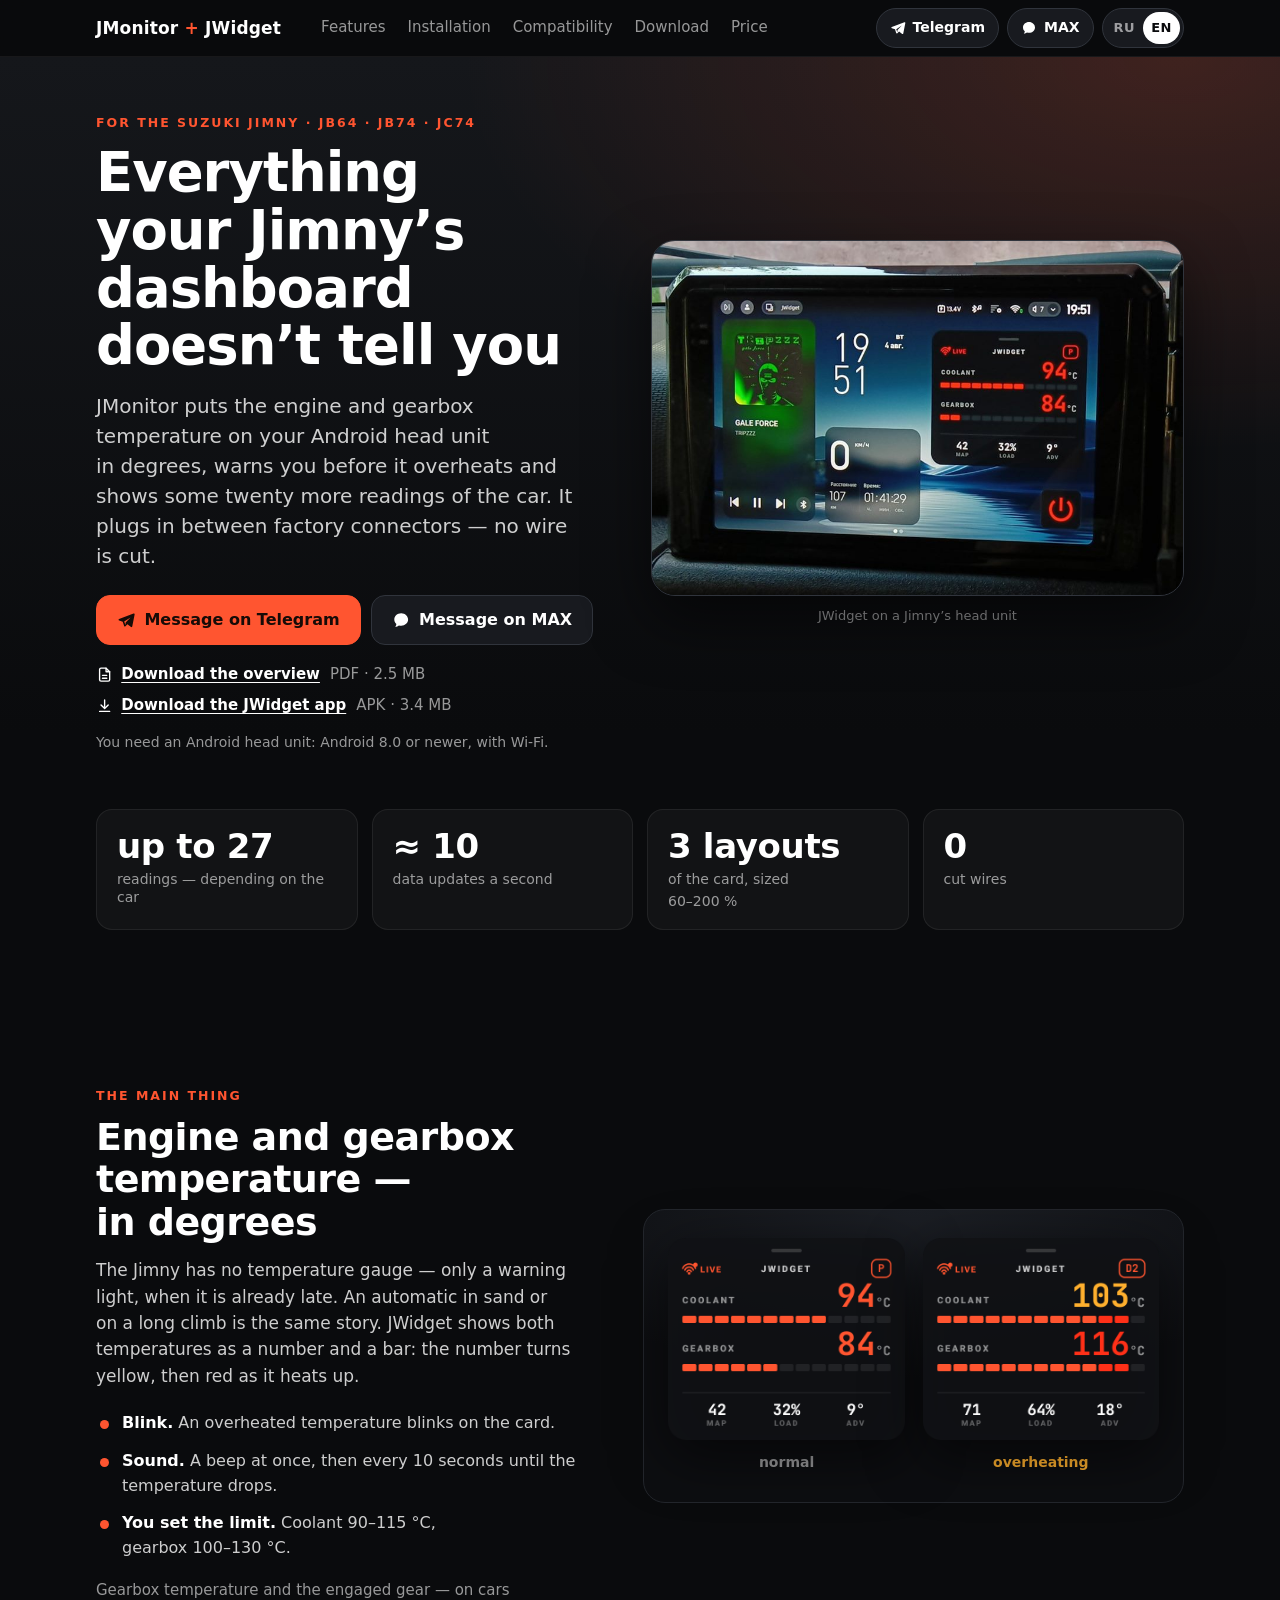
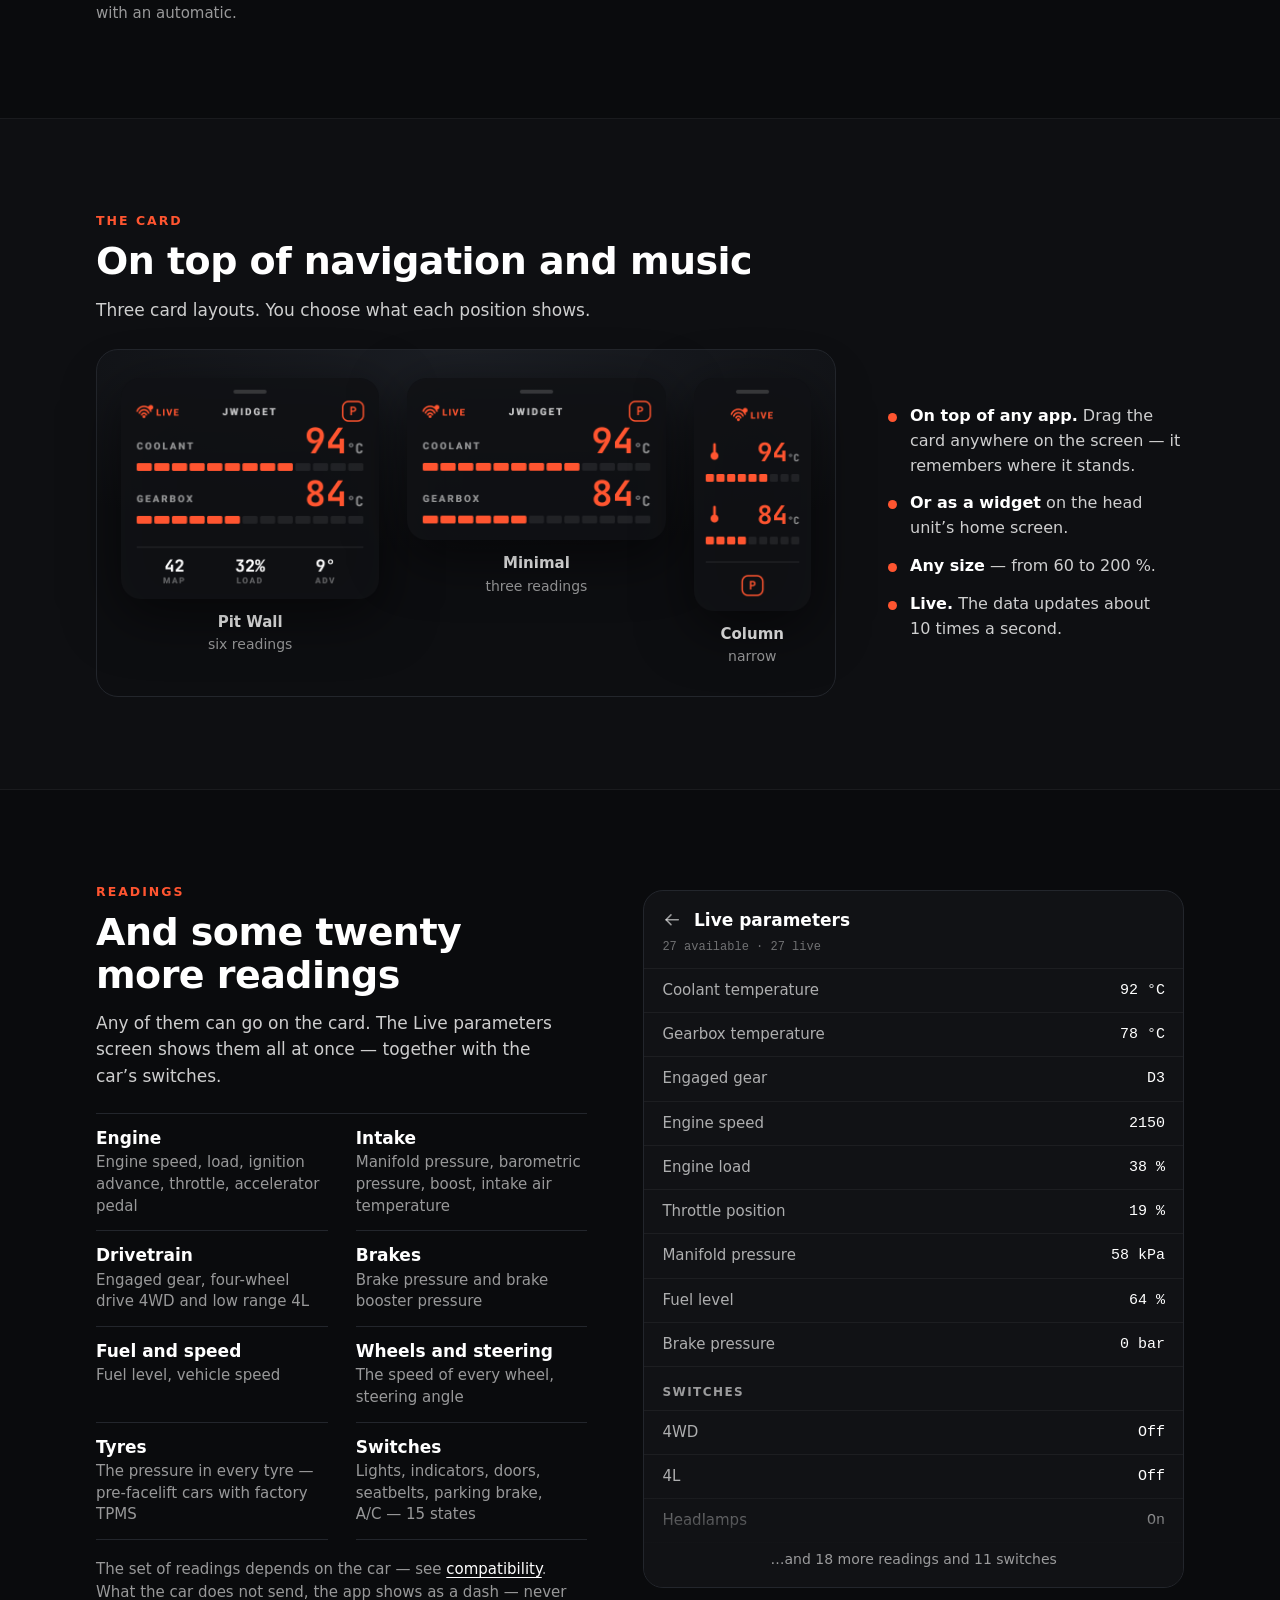
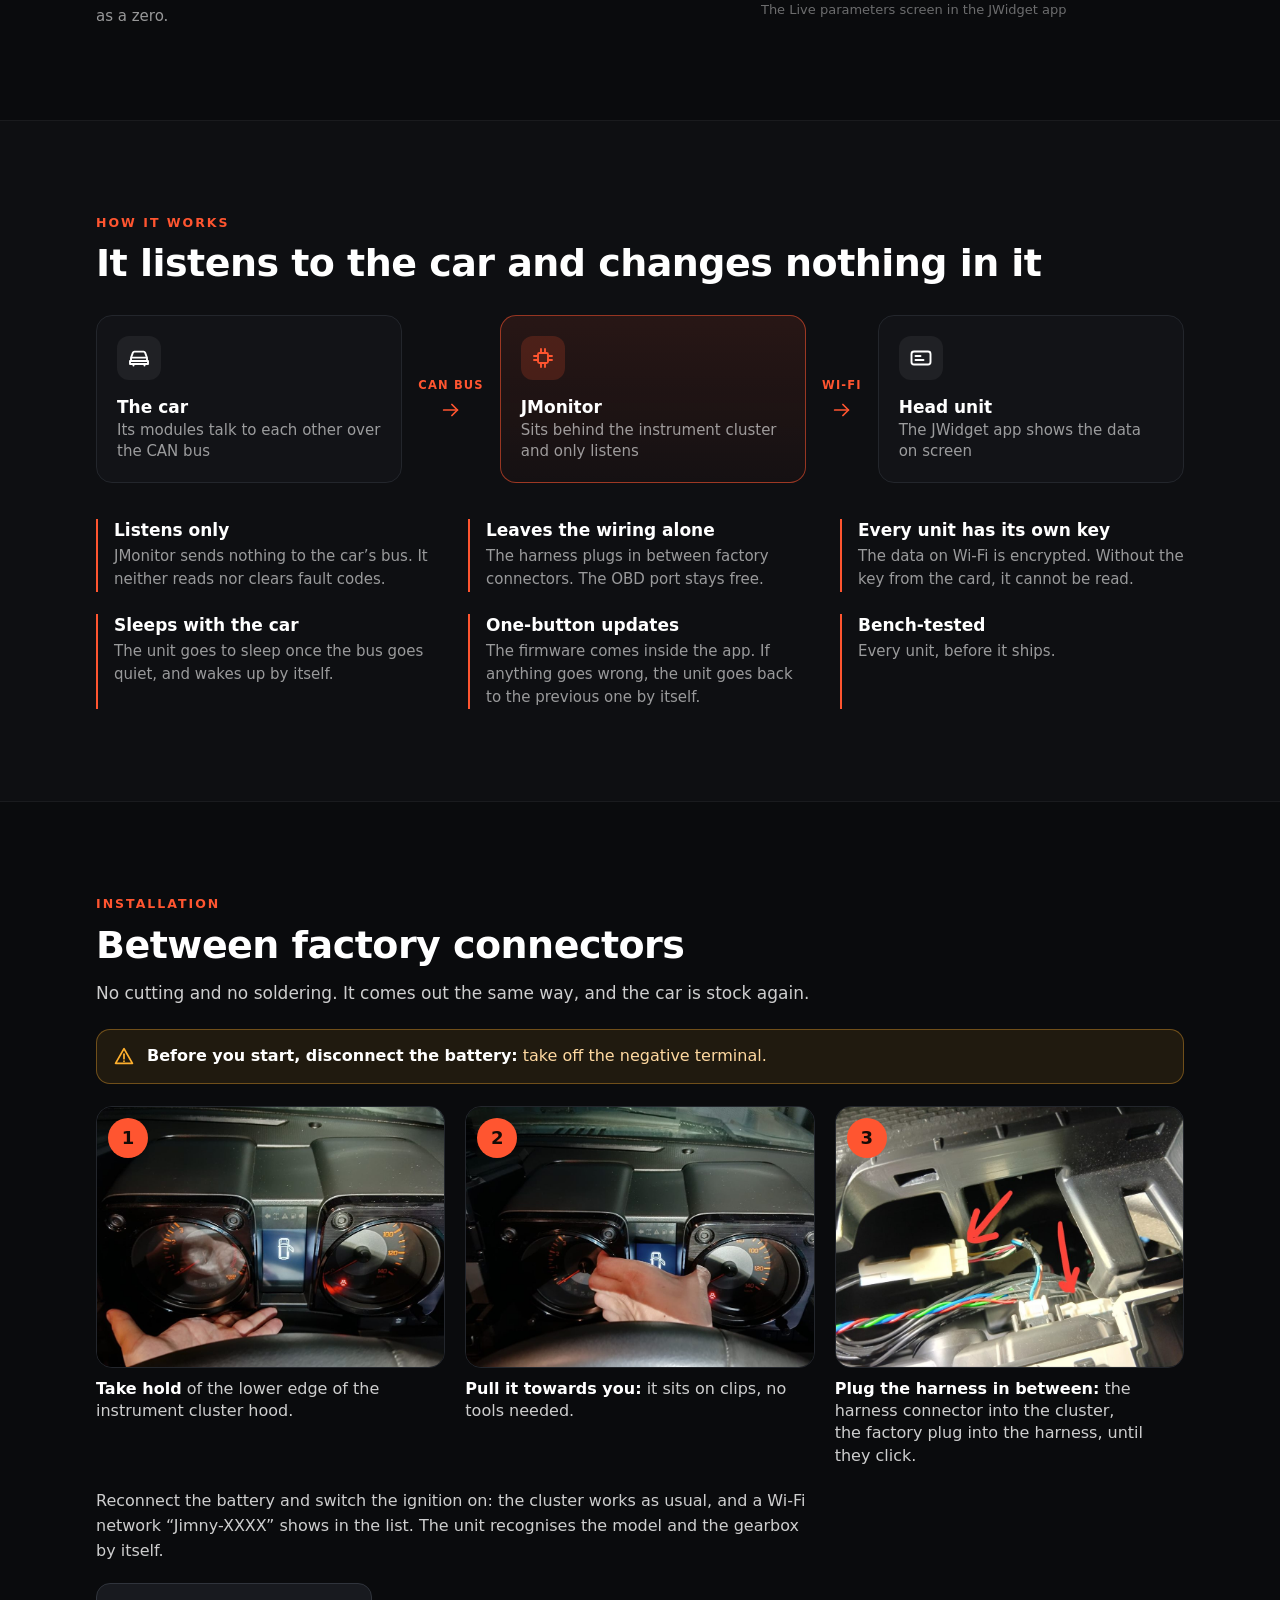
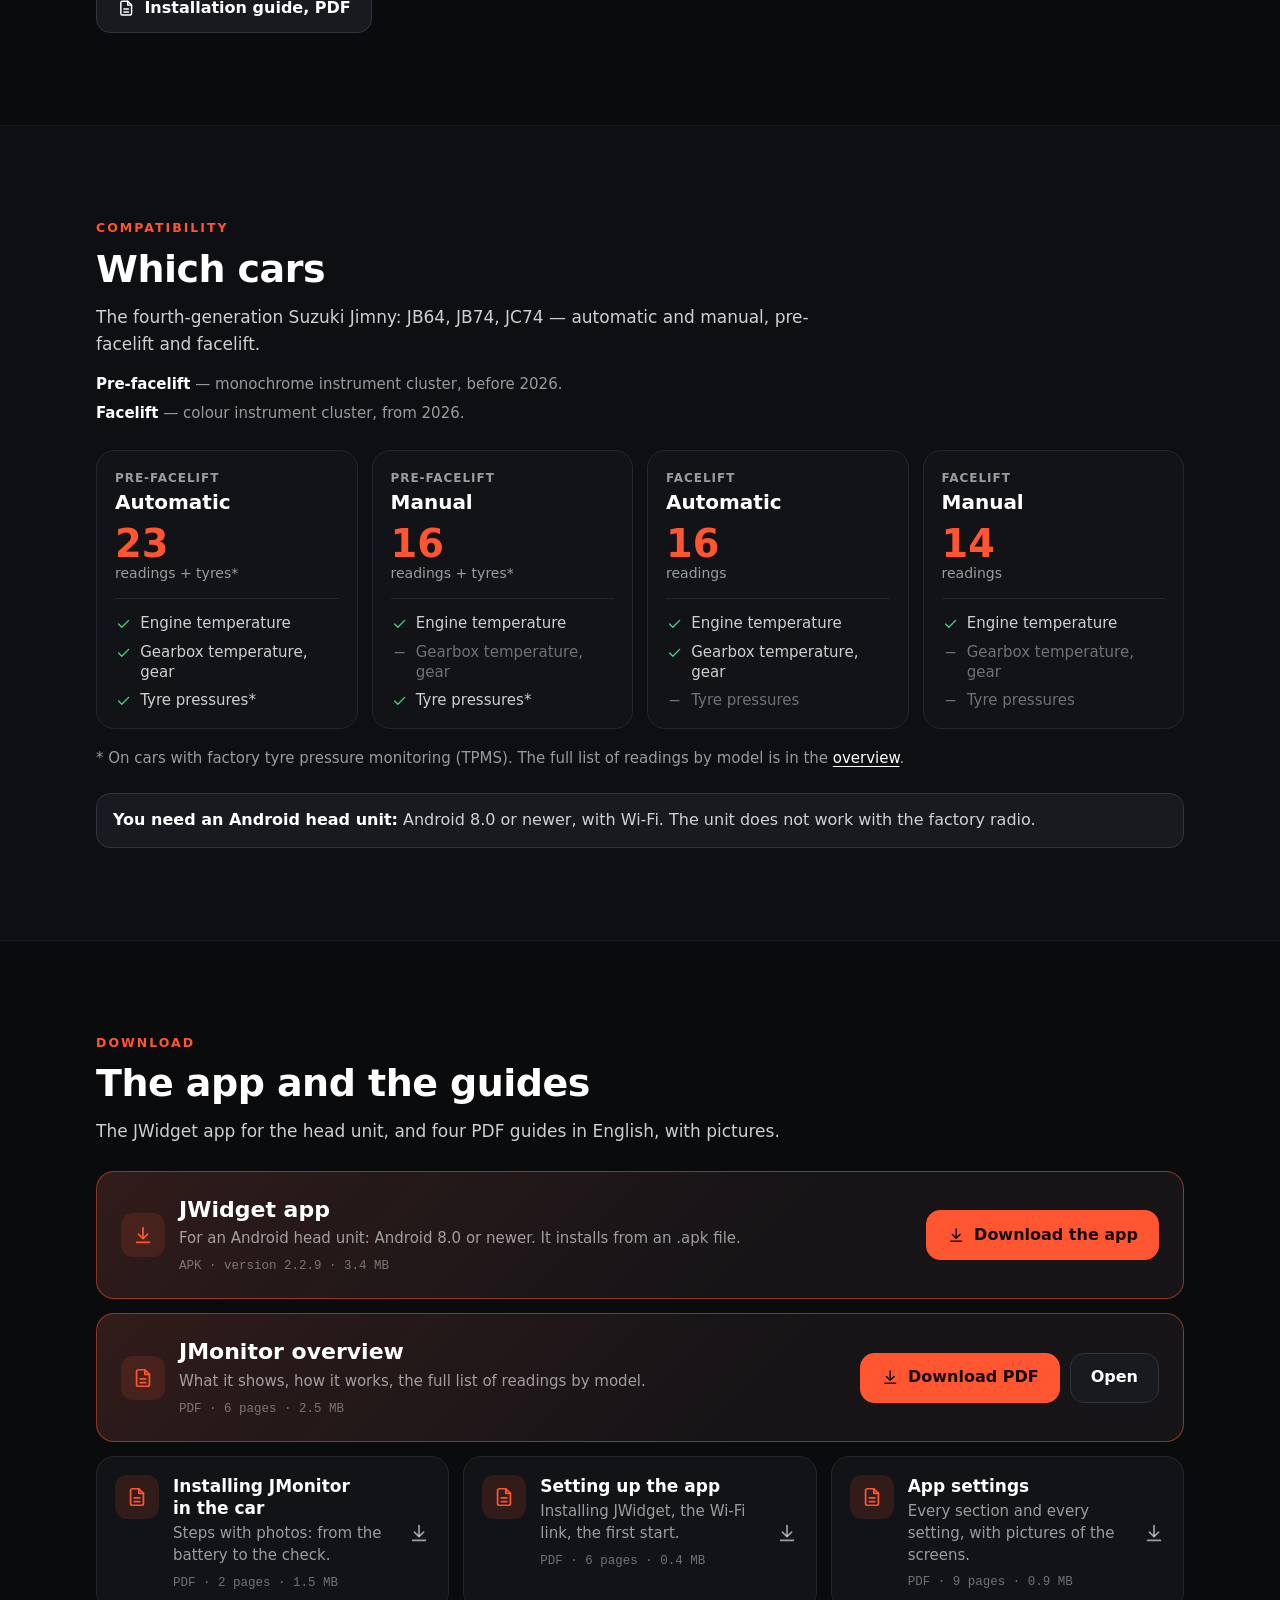
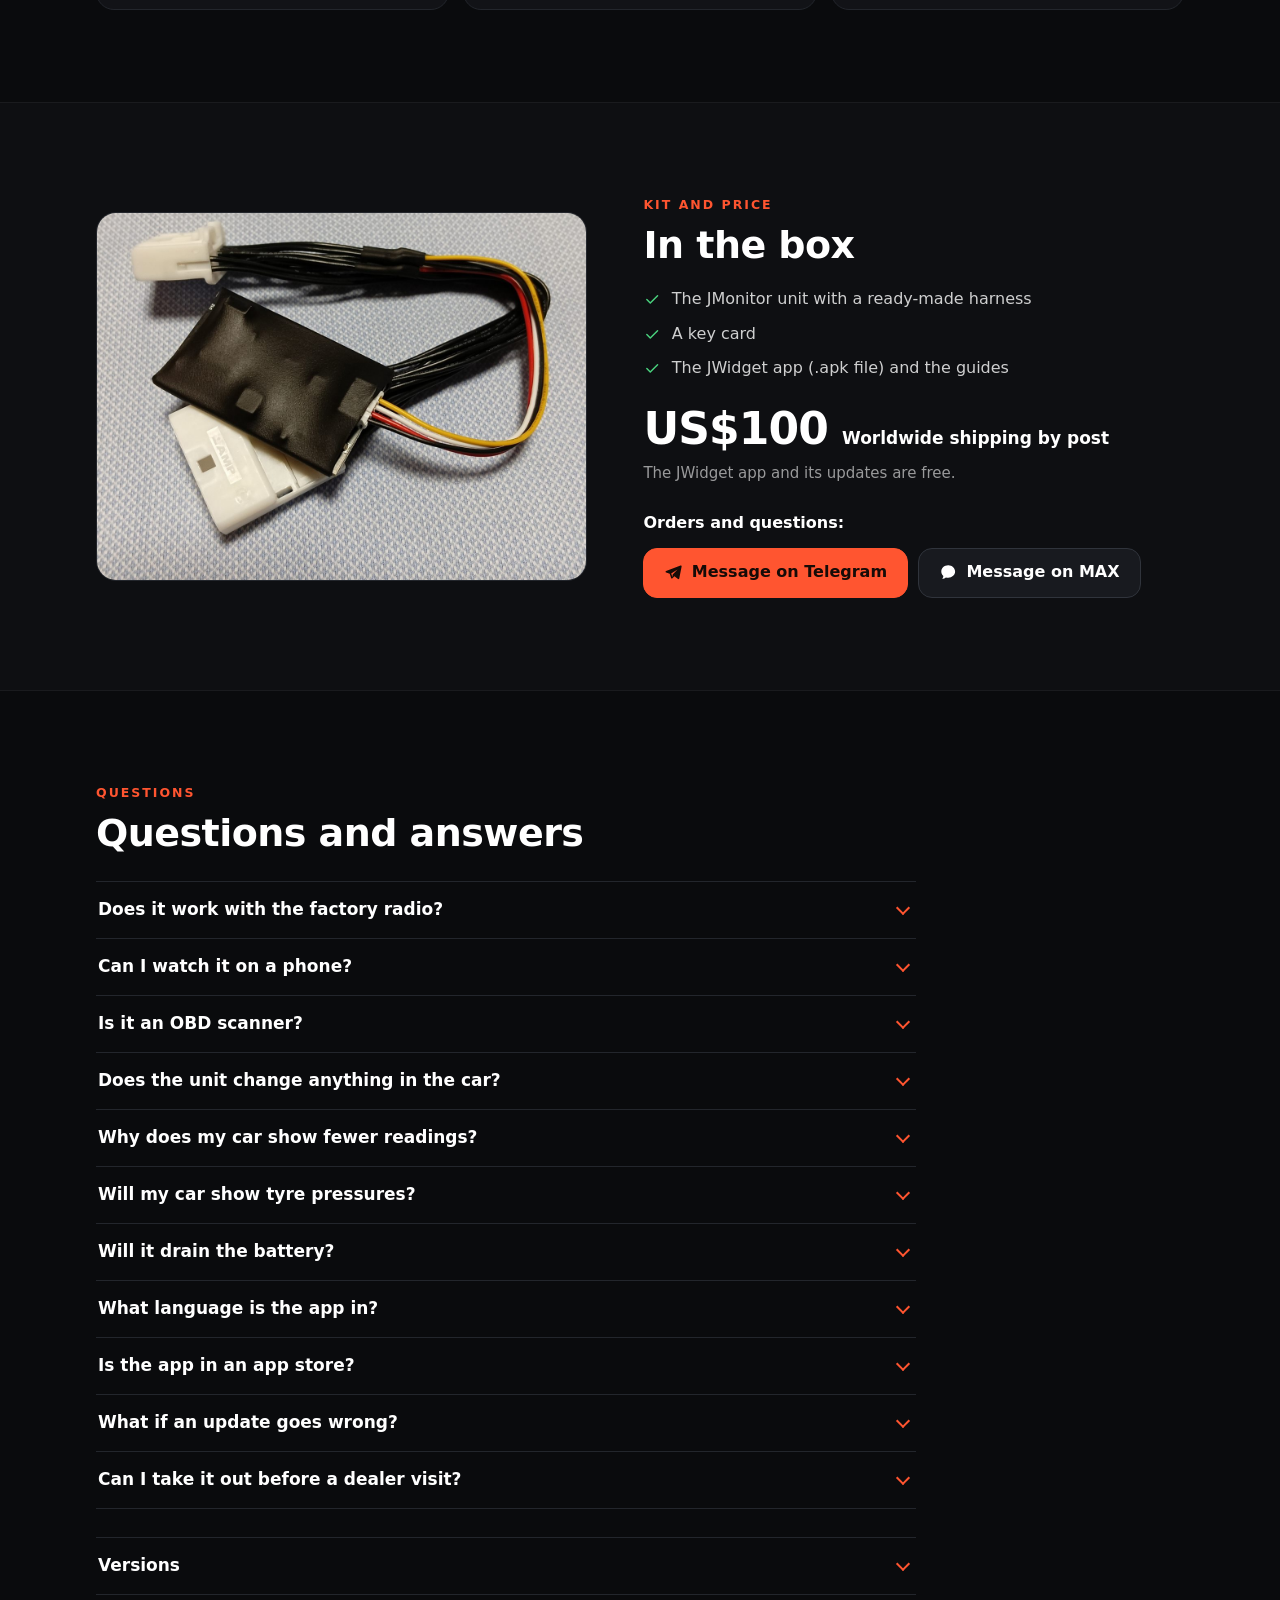
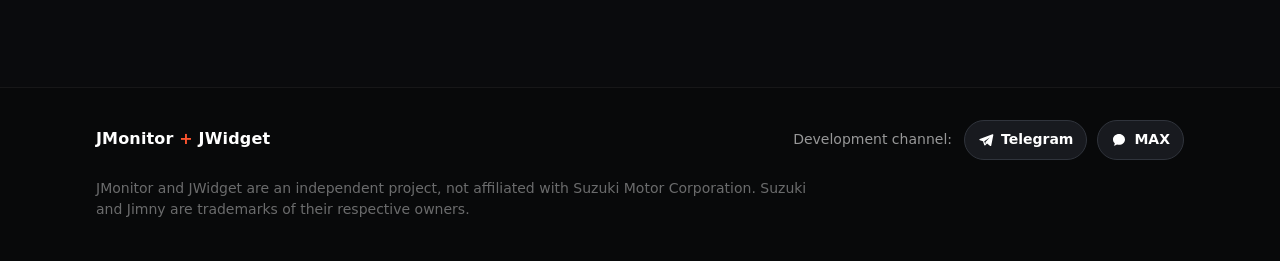
==== en/index.html @ 1e95e5d3 "App 2.2.9, English page, order links - Download button and hero link serve app/jwidget-2.2.9.apk (fr" ====
<!doctype html>
<html lang="en">
<head>
<meta charset="utf-8">
<meta name="viewport" content="width=device-width, initial-scale=1">
<title>JMonitor + JWidget — Suzuki Jimny temperatures and readings on your head unit</title>
<meta name="description" content="JMonitor puts the engine and gearbox temperature, an overheat alarm and up to 27 readings of your Suzuki Jimny JB64 / JB74 / JC74 on an Android head unit. It plugs in between factory connectors; no wire is cut.">
<meta name="theme-color" content="#0A0B0D">
<meta name="color-scheme" content="dark">
<meta name="format-detection" content="telephone=no">
<link rel="icon" href="../favicon.svg" type="image/svg+xml">
<meta property="og:type" content="website">
<meta property="og:locale" content="en_US">
<meta property="og:locale:alternate" content="ru_RU">
<meta property="og:site_name" content="JMonitor + JWidget">
<meta property="og:title" content="JMonitor + JWidget — everything your Jimny’s dashboard doesn’t tell you">
<meta property="og:description" content="Engine and gearbox temperature, an overheat alarm and up to 27 readings on an Android head unit. For the Suzuki Jimny JB64 / JB74 / JC74.">
<link rel="canonical" href="https://jmonitor.ru/en/">
<link rel="alternate" hreflang="ru" href="https://jmonitor.ru/">
<link rel="alternate" hreflang="en" href="https://jmonitor.ru/en/">
<link rel="alternate" hreflang="x-default" href="https://jmonitor.ru/">
<meta property="og:url" content="https://jmonitor.ru/en/">
<meta property="og:image" content="https://jmonitor.ru/img/og-en.jpg">
<meta property="og:image:width" content="1200">
<meta property="og:image:height" content="630">
<meta name="twitter:card" content="summary_large_image">
<link rel="stylesheet" href="../site.css">
</head>
<body>

<svg width="0" height="0" style="position:absolute" aria-hidden="true" focusable="false">
  <defs>
    <symbol id="i-tg" viewBox="0 0 24 24"><path d="M21.6 3.3 2.7 10.6c-.9.4-.9 1.6.1 1.9l4.7 1.5 1.8 5.6c.2.8 1.2 1 1.7.4l2.6-2.6 4.7 3.5c.6.4 1.4.1 1.6-.6L23 4.6c.2-.9-.6-1.6-1.4-1.3ZM9.4 13.7l8.3-5.3-6.4 6.7-.3 3.2-1.6-4.6Z"/></symbol>
    <symbol id="i-chat" viewBox="0 0 24 24"><path d="M12 3C6.9 3 3 6.6 3 11.2c0 2.3 1 4.3 2.7 5.8-.1 1.2-.6 2.5-1.5 3.5 1.9-.1 3.6-.8 4.8-1.7 1 .3 2 .4 3 .4 5.1 0 9-3.6 9-8S17.1 3 12 3Z"/></symbol>
    <symbol id="i-file" viewBox="0 0 24 24"><path d="M14 3H7a2 2 0 0 0-2 2v14a2 2 0 0 0 2 2h10a2 2 0 0 0 2-2V8z"/><path d="M14 3v5h5"/><path d="M9 13h6M9 17h6"/></symbol>
    <symbol id="i-down" viewBox="0 0 24 24"><path d="M12 4v11"/><path d="m7 11 5 5 5-5"/><path d="M5 20h14"/></symbol>
    <symbol id="i-arrow" viewBox="0 0 24 24"><path d="M4 12h15"/><path d="m13 6 6 6-6 6"/></symbol>
    <symbol id="i-back" viewBox="0 0 24 24"><path d="M20 12H5"/><path d="m11 6-6 6 6 6"/></symbol>
    <symbol id="i-check" viewBox="0 0 24 24"><path d="m5 12.5 4.5 4.5L19 7.5"/></symbol>
    <symbol id="i-minus" viewBox="0 0 24 24"><path d="M6 12h12"/></symbol>
    <symbol id="i-warn" viewBox="0 0 24 24"><path d="M12 4 2.8 20h18.4z"/><path d="M12 10v5"/><path d="M12 17.7v.1"/></symbol>
    <symbol id="i-car" viewBox="0 0 24 24"><path d="M4 15v-3.2l1.9-5.1A1.6 1.6 0 0 1 7.4 5.6h9.2a1.6 1.6 0 0 1 1.5 1.1L20 11.8V15"/><path d="M3 15h18v3H3z"/><path d="M6.5 18v1.6M17.5 18v1.6M5 11.6h14"/></symbol>
    <symbol id="i-chip" viewBox="0 0 24 24"><rect x="7" y="7" width="10" height="10" rx="1.5"/><path d="M10 3v4M14 3v4M10 17v4M14 17v4M3 10h4M3 14h4M17 10h4M17 14h4"/></symbol>
    <symbol id="i-screen" viewBox="0 0 24 24"><rect x="2.5" y="5.5" width="19" height="13" rx="2.5"/><path d="M6.5 10h5M6.5 14h8"/></symbol>
  </defs>
</svg>

<a class="skip" href="#main">Skip to content</a>

<header class="top">
  <div class="wrap top-in">
    <a class="brand" href="#top" aria-label="JMonitor + JWidget — back to the top">JMonitor<span class="b2"> <i>+</i> JWidget</span></a>
    <nav class="nav" aria-label="Sections">
      <a href="#temps">Features</a>
      <a href="#install">Installation</a>
      <a href="#models">Compatibility</a>
      <a href="#docs">Download</a>
      <a href="#order">Price</a>
    </nav>
    <div class="top-links">
      <a class="pill" href="https://t.me/justlad" target="_blank" rel="noopener" aria-label="Message on Telegram"><svg class="ico solid"><use href="#i-tg"/></svg><span class="t">Telegram</span></a>
      <a class="pill" href="https://max.ru/u/f9LHodD0cOIjPCg4uz_D2USYwDrlml-fD2-_0W9jn6hEyryjJQ_RfUxWfsA" target="_blank" rel="noopener" aria-label="Message on MAX"><svg class="ico solid"><use href="#i-chat"/></svg><span class="t">MAX</span></a>
      <nav class="lang" aria-label="Language"><a href="../" hreflang="ru" lang="ru">RU</a><a href="./" hreflang="en" lang="en" aria-current="page">EN</a></nav>
    </div>
  </div>
</header>

<main id="main">

<section class="hero" id="top">
  <div class="wrap">
    <div class="hero-in">
      <div>
        <p class="kicker">For the Suzuki Jimny · JB64 · JB74 · JC74</p>
        <h1>Everything your Jimny’s dashboard doesn’t tell you</h1>
        <p class="lead">JMonitor puts the engine and gearbox temperature on your Android head unit in&nbsp;degrees, warns you before it overheats and shows some twenty more readings of the car. It plugs in&nbsp;between factory connectors&nbsp;— no wire is cut.</p>
        <div class="cta">
          <a class="btn primary" href="https://t.me/justlad" target="_blank" rel="noopener"><svg class="ico solid"><use href="#i-tg"/></svg>Message on&nbsp;Telegram</a>
          <a class="btn" href="https://max.ru/u/f9LHodD0cOIjPCg4uz_D2USYwDrlml-fD2-_0W9jn6hEyryjJQ_RfUxWfsA" target="_blank" rel="noopener"><svg class="ico solid"><use href="#i-chat"/></svg>Message on&nbsp;MAX</a>
        </div>
        <p class="hero-doc"><a href="../pdf/en/jmonitor-overview.pdf" download="JMonitor overview.pdf"><svg class="ico"><use href="#i-file"/></svg>Download the overview</a><span>PDF · 2.5&nbsp;MB</span></p>
        <p class="hero-doc"><a href="../app/jwidget-2.2.9.apk" download="jwidget-2.2.9.apk"><svg class="ico"><use href="#i-down"/></svg>Download the JWidget app</a><span>APK · 3.4&nbsp;MB</span></p>
        <p class="need">You need an Android head unit: Android&nbsp;8.0 or newer, with&nbsp;<span class="nb">Wi-Fi</span>.</p>
      </div>
      <figure class="hero-photo">
        <picture>
          <source media="(max-width: 699px)" srcset="../img/hero-m.jpg" width="900" height="600">
          <img src="../img/hero.jpg" srcset="../img/hero-800.jpg 800w, ../img/hero.jpg 1570w" sizes="(min-width: 940px) 560px, 100vw" width="1570" height="883" fetchpriority="high" alt="An Android head unit in a Suzuki Jimny: the JWidget card shows coolant at 94 °C and the gearbox at 84 °C">
        </picture>
        <figcaption>JWidget on a Jimny’s head unit</figcaption>
      </figure>
    </div>
    <ul class="stats">
      <li class="stat"><b>up to 27</b><span>readings&nbsp;— depending on the car</span></li>
      <li class="stat"><b>≈ 10</b><span>data updates a&nbsp;second</span></li>
      <li class="stat"><b>3 layouts</b><span>of the card, sized <span class="nb">60–200&nbsp;%</span></span></li>
      <li class="stat"><b>0</b><span>cut wires</span></li>
    </ul>
  </div>
</section>

<section class="sec" id="temps">
  <div class="wrap split">
    <div>
      <p class="kicker">The main thing</p>
      <h2>Engine and gearbox temperature&nbsp;— in&nbsp;degrees</h2>
      <p class="sub">The Jimny has no temperature gauge&nbsp;— only a&nbsp;warning light, when it is already late. An&nbsp;automatic in&nbsp;sand or on&nbsp;a&nbsp;long climb is the same story. JWidget shows both temperatures as a&nbsp;number and a&nbsp;bar: the number turns yellow, then red as it heats up.</p>
      <ul class="points">
        <li><b>Blink.</b> An overheated temperature blinks on&nbsp;the card.</li>
        <li><b>Sound.</b> A&nbsp;beep at once, then every 10&nbsp;seconds until the temperature drops.</li>
        <li><b>You set the limit.</b> Coolant <span class="nb">90–115&nbsp;°C</span>, gearbox <span class="nb">100–130&nbsp;°C</span>.</li>
      </ul>
      <p class="note">Gearbox temperature and the engaged gear&nbsp;— on&nbsp;cars with an&nbsp;automatic.</p>
    </div>
    <div class="stage">
      <div class="pair">
        <figure class="jw">
          <img src="../img/card-pitwall.png" width="1056" height="904" loading="lazy" decoding="async" alt="The JWidget card at normal temperatures: coolant 94 °C, gearbox 84 °C">
          <figcaption>normal</figcaption>
        </figure>
        <figure class="jw">
          <img src="../img/card-overheat.png" width="1056" height="904" loading="lazy" decoding="async" alt="The JWidget card overheating: coolant 103 °C in yellow, gearbox 116 °C in red">
          <figcaption class="hot">overheating</figcaption>
        </figure>
      </div>
    </div>
  </div>
</section>

<section class="sec alt" id="card">
  <div class="wrap">
    <p class="kicker">The card</p>
    <h2>On top of navigation and music</h2>
    <p class="sub">Three card layouts. You choose what each position shows.</p>
    <div class="showcase">
      <div class="stage">
        <div class="faces">
          <figure class="jw pit">
            <img src="../img/card-pitwall.png" width="1056" height="904" loading="lazy" decoding="async" alt="The Pit Wall card: two temperatures with bars, the gear and three readings below">
            <figcaption><b>Pit Wall</b><span>six readings</span></figcaption>
          </figure>
          <figure class="jw min">
            <img src="../img/card-minimal.png" width="1056" height="664" loading="lazy" decoding="async" alt="The Minimal card: two temperatures with bars and the gear">
            <figcaption><b>Minimal</b><span>three readings</span></figcaption>
          </figure>
          <figure class="jw col">
            <img src="../img/card-column.png" width="480" height="952" loading="lazy" decoding="async" alt="The Column card: narrow and upright, two temperatures and the gear">
            <figcaption><b>Column</b><span>narrow</span></figcaption>
          </figure>
        </div>
      </div>
      <ul class="points">
        <li><b>On top of any app.</b> Drag the card anywhere on&nbsp;the screen&nbsp;— it remembers where it stands.</li>
        <li><b>Or as a&nbsp;widget</b> on&nbsp;the head unit’s home screen.</li>
        <li><b>Any size</b>&nbsp;— from 60 to&nbsp;200&nbsp;%.</li>
        <li><b>Live.</b> The data updates about 10&nbsp;times a&nbsp;second.</li>
      </ul>
    </div>
  </div>
</section>

<section class="sec" id="readings">
  <div class="wrap split">
    <div>
      <p class="kicker">Readings</p>
      <h2>And some twenty more readings</h2>
      <p class="sub">Any of them can go on&nbsp;the card. The Live parameters screen shows them all at once&nbsp;— together with the car’s switches.</p>
      <div class="groups">
        <div class="g"><h3>Engine</h3><p>Engine speed, load, ignition advance, throttle, accelerator pedal</p></div>
        <div class="g"><h3>Intake</h3><p>Manifold pressure, barometric pressure, boost, intake air temperature</p></div>
        <div class="g"><h3>Drivetrain</h3><p>Engaged gear, four-wheel drive 4WD and low range&nbsp;4L</p></div>
        <div class="g"><h3>Brakes</h3><p>Brake pressure and brake booster pressure</p></div>
        <div class="g"><h3>Fuel and speed</h3><p>Fuel level, vehicle speed</p></div>
        <div class="g"><h3>Wheels and steering</h3><p>The speed of every wheel, steering angle</p></div>
        <div class="g"><h3>Tyres</h3><p>The pressure in every tyre&nbsp;— pre-facelift cars with factory TPMS</p></div>
        <div class="g"><h3>Switches</h3><p>Lights, indicators, doors, seatbelts, parking brake, A/C&nbsp;— 15&nbsp;states</p></div>
      </div>
      <p class="note">The set of readings depends on&nbsp;the car&nbsp;— see <a href="#models">compatibility</a>. What the car does not send, the app shows as a&nbsp;dash&nbsp;— never as a&nbsp;zero.</p>
    </div>
    <div>
      <div class="lp" role="img" aria-label="Example of the Live parameters screen: coolant temperature 92 °C, gearbox temperature 78 °C, gear D3, engine speed 2150 and other readings">
        <div class="lp-h"><svg class="ico"><use href="#i-back"/></svg>Live parameters</div>
        <div class="lp-meta">27 available · 27 live</div>
        <dl>
          <div class="lp-r"><dt>Coolant temperature</dt><dd>92 °C</dd></div>
          <div class="lp-r"><dt>Gearbox temperature</dt><dd>78 °C</dd></div>
          <div class="lp-r"><dt>Engaged gear</dt><dd>D3</dd></div>
          <div class="lp-r"><dt>Engine speed</dt><dd>2150</dd></div>
          <div class="lp-r"><dt>Engine load</dt><dd>38 %</dd></div>
          <div class="lp-r"><dt>Throttle position</dt><dd>19 %</dd></div>
          <div class="lp-r"><dt>Manifold pressure</dt><dd>58 kPa</dd></div>
          <div class="lp-r"><dt>Fuel level</dt><dd>64 %</dd></div>
          <div class="lp-r"><dt>Brake pressure</dt><dd>0 bar</dd></div>
        </dl>
        <div class="lp-sw">SWITCHES</div>
        <dl>
          <div class="lp-r"><dt>4WD</dt><dd>Off</dd></div>
          <div class="lp-r"><dt>4L</dt><dd>Off</dd></div>
          <div class="lp-r"><dt>Headlamps</dt><dd>On</dd></div>
          <div class="lp-r"><dt>Tail lamps</dt><dd>On</dd></div>
        </dl>
        <div class="lp-more">…and 18&nbsp;more readings and 11&nbsp;switches</div>
      </div>
      <p class="lp-cap">The Live parameters screen in&nbsp;the JWidget app</p>
    </div>
  </div>
</section>

<section class="sec alt" id="how">
  <div class="wrap">
    <p class="kicker">How it works</p>
    <h2>It listens to&nbsp;the car and changes nothing in&nbsp;it</h2>
    <div class="flow">
      <div class="node">
        <div class="ni"><svg class="ico"><use href="#i-car"/></svg></div>
        <div><b>The car</b><span>Its modules talk to&nbsp;each other over the CAN bus</span></div>
      </div>
      <div class="hop" aria-hidden="true">CAN bus<svg class="ico"><use href="#i-arrow"/></svg></div>
      <div class="node hl">
        <div class="ni"><svg class="ico"><use href="#i-chip"/></svg></div>
        <div><b>JMonitor</b><span>Sits behind the instrument cluster and only listens</span></div>
      </div>
      <div class="hop" aria-hidden="true"><span class="nb">Wi-Fi</span><svg class="ico"><use href="#i-arrow"/></svg></div>
      <div class="node">
        <div class="ni"><svg class="ico"><use href="#i-screen"/></svg></div>
        <div><b>Head unit</b><span>The JWidget app shows the data on&nbsp;screen</span></div>
      </div>
    </div>
    <div class="facts">
      <div class="fact"><h3>Listens only</h3><p>JMonitor sends nothing to&nbsp;the car’s bus. It neither reads nor clears fault codes.</p></div>
      <div class="fact"><h3>Leaves the wiring alone</h3><p>The harness plugs in&nbsp;between factory connectors. The OBD port stays free.</p></div>
      <div class="fact"><h3>Every unit has its own key</h3><p>The data on&nbsp;<span class="nb">Wi-Fi</span> is encrypted. Without the key from the card, it cannot be read.</p></div>
      <div class="fact"><h3>Sleeps with the car</h3><p>The unit goes to&nbsp;sleep once the bus goes quiet, and wakes up by itself.</p></div>
      <div class="fact"><h3>One-button updates</h3><p>The firmware comes inside the app. If anything goes wrong, the unit goes back to&nbsp;the previous one by itself.</p></div>
      <div class="fact"><h3>Bench-tested</h3><p>Every unit, before it ships.</p></div>
    </div>
  </div>
</section>

<section class="sec" id="install">
  <div class="wrap">
    <p class="kicker">Installation</p>
    <h2>Between factory connectors</h2>
    <p class="sub">No cutting and no soldering. It comes out the same way, and the car is stock again.</p>
    <p class="warn"><svg class="ico"><use href="#i-warn"/></svg><span><b>Before you start, disconnect the battery:</b> take off the negative terminal.</span></p>
    <ol class="steps">
      <li class="step">
        <img src="../img/install-1.jpg" width="960" height="723" loading="lazy" decoding="async" alt="A hand takes hold of the lower edge of the instrument cluster hood">
        <span class="n">1</span>
        <p><b>Take hold</b> of&nbsp;the lower edge of&nbsp;the instrument cluster hood.</p>
      </li>
      <li class="step">
        <img src="../img/install-2.jpg" width="960" height="723" loading="lazy" decoding="async" alt="The instrument cluster hood is pulled towards the driver">
        <span class="n">2</span>
        <p><b>Pull it towards you:</b> it sits on&nbsp;clips, no tools needed.</p>
      </li>
      <li class="step">
        <img src="../img/install-3.jpg" width="960" height="723" loading="lazy" decoding="async" alt="The connectors behind the instrument cluster: arrows show the factory plug and the harness connector">
        <span class="n">3</span>
        <p><b>Plug the harness in&nbsp;between:</b> the harness connector into the cluster, the factory plug into the harness, until they click.</p>
      </li>
    </ol>
    <p class="after">Reconnect the battery and switch the ignition on: the cluster works as usual, and a&nbsp;<span class="nb">Wi-Fi</span> network <span class="nb">“Jimny-XXXX”</span> shows in&nbsp;the list. The unit recognises the model and the gearbox by itself.</p>
    <p class="more"><a class="btn" href="../pdf/en/jmonitor-installation.pdf" download="Installing JMonitor in the car.pdf"><svg class="ico"><use href="#i-file"/></svg>Installation guide, PDF</a></p>
  </div>
</section>

<section class="sec alt" id="models">
  <div class="wrap">
    <p class="kicker">Compatibility</p>
    <h2>Which cars</h2>
    <p class="sub">The fourth-generation Suzuki Jimny: JB64, JB74, JC74&nbsp;— automatic and manual, pre-facelift and facelift.</p>
    <ul class="defs">
      <li><b>Pre-facelift</b>&nbsp;— monochrome instrument cluster, before&nbsp;2026.</li>
      <li><b>Facelift</b>&nbsp;— colour instrument cluster, from&nbsp;2026.</li>
    </ul>
    <div class="models">
      <article class="model">
        <div>
          <p class="gen">Pre-facelift</p>
          <h3>Automatic</h3>
          <p class="num"><b>23</b>readings +&nbsp;tyres*</p>
        </div>
        <ul class="has">
          <li><svg class="ico"><use href="#i-check"/></svg>Engine temperature</li>
          <li><svg class="ico"><use href="#i-check"/></svg>Gearbox temperature, gear</li>
          <li><svg class="ico"><use href="#i-check"/></svg>Tyre pressures*</li>
        </ul>
      </article>
      <article class="model">
        <div>
          <p class="gen">Pre-facelift</p>
          <h3>Manual</h3>
          <p class="num"><b>16</b>readings +&nbsp;tyres*</p>
        </div>
        <ul class="has">
          <li><svg class="ico"><use href="#i-check"/></svg>Engine temperature</li>
          <li class="no"><svg class="ico"><use href="#i-minus"/></svg>Gearbox temperature, gear</li>
          <li><svg class="ico"><use href="#i-check"/></svg>Tyre pressures*</li>
        </ul>
      </article>
      <article class="model">
        <div>
          <p class="gen">Facelift</p>
          <h3>Automatic</h3>
          <p class="num"><b>16</b>readings</p>
        </div>
        <ul class="has">
          <li><svg class="ico"><use href="#i-check"/></svg>Engine temperature</li>
          <li><svg class="ico"><use href="#i-check"/></svg>Gearbox temperature, gear</li>
          <li class="no"><svg class="ico"><use href="#i-minus"/></svg>Tyre pressures</li>
        </ul>
      </article>
      <article class="model">
        <div>
          <p class="gen">Facelift</p>
          <h3>Manual</h3>
          <p class="num"><b>14</b>readings</p>
        </div>
        <ul class="has">
          <li><svg class="ico"><use href="#i-check"/></svg>Engine temperature</li>
          <li class="no"><svg class="ico"><use href="#i-minus"/></svg>Gearbox temperature, gear</li>
          <li class="no"><svg class="ico"><use href="#i-minus"/></svg>Tyre pressures</li>
        </ul>
      </article>
    </div>
    <p class="note">* On&nbsp;cars with factory tyre pressure monitoring (TPMS). The full list of readings by model is in&nbsp;the <a href="../pdf/en/jmonitor-overview.pdf" download="JMonitor overview.pdf">overview</a>.</p>
    <p class="callout"><b>You need an Android head unit:</b> Android&nbsp;8.0 or newer, with&nbsp;<span class="nb">Wi-Fi</span>. The unit does not work with the factory radio.</p>
  </div>
</section>

<section class="sec" id="docs">
  <div class="wrap">
    <p class="kicker">Download</p>
    <h2>The app and the guides</h2>
    <p class="sub">The JWidget app for the head unit, and four PDF guides in&nbsp;English, with pictures.</p>
    <div class="docs">
      <div class="doc main" id="app">
        <div class="fi"><svg class="ico"><use href="#i-down"/></svg></div>
        <div class="tx">
          <h3>JWidget app</h3>
          <p>For an Android head unit: Android&nbsp;8.0 or newer. It installs from an&nbsp;.apk file.</p>
          <p class="meta">APK · version 2.2.9 · 3.4 MB</p>
        </div>
        <div class="acts">
          <a class="btn primary" href="../app/jwidget-2.2.9.apk" download="jwidget-2.2.9.apk"><svg class="ico"><use href="#i-down"/></svg>Download the app</a>
        </div>
      </div>
      <div class="doc main">
        <div class="fi"><svg class="ico"><use href="#i-file"/></svg></div>
        <div class="tx">
          <h3>JMonitor overview</h3>
          <p>What it shows, how it works, the full list of readings by model.</p>
          <p class="meta">PDF · 6 pages · 2.5 MB</p>
        </div>
        <div class="acts">
          <a class="btn primary" href="../pdf/en/jmonitor-overview.pdf" download="JMonitor overview.pdf"><svg class="ico"><use href="#i-down"/></svg>Download PDF</a>
          <a class="btn" href="../pdf/en/jmonitor-overview.pdf" target="_blank" rel="noopener">Open</a>
        </div>
      </div>
      <a class="doc" href="../pdf/en/jmonitor-installation.pdf" download="Installing JMonitor in the car.pdf">
        <div class="fi"><svg class="ico"><use href="#i-file"/></svg></div>
        <div class="tx">
          <h3>Installing JMonitor in&nbsp;the car</h3>
          <p>Steps with photos: from the battery to&nbsp;the check.</p>
          <p class="meta">PDF · 2 pages · 1.5 MB</p>
        </div>
        <svg class="ico dl" aria-hidden="true"><use href="#i-down"/></svg>
      </a>
      <a class="doc" href="../pdf/en/jwidget-app-setup.pdf" download="Setting up the JWidget app.pdf">
        <div class="fi"><svg class="ico"><use href="#i-file"/></svg></div>
        <div class="tx">
          <h3>Setting up the app</h3>
          <p>Installing JWidget, the <span class="nb">Wi-Fi</span> link, the first start.</p>
          <p class="meta">PDF · 6 pages · 0.4 MB</p>
        </div>
        <svg class="ico dl" aria-hidden="true"><use href="#i-down"/></svg>
      </a>
      <a class="doc" href="../pdf/en/jwidget-app-settings.pdf" download="JWidget app settings.pdf">
        <div class="fi"><svg class="ico"><use href="#i-file"/></svg></div>
        <div class="tx">
          <h3>App settings</h3>
          <p>Every section and every setting, with pictures of&nbsp;the screens.</p>
          <p class="meta">PDF · 9 pages · 0.9 MB</p>
        </div>
        <svg class="ico dl" aria-hidden="true"><use href="#i-down"/></svg>
      </a>
    </div>
  </div>
</section>

<section class="sec alt" id="order">
  <div class="wrap split">
    <figure class="order-photo">
      <img src="../img/unit.jpg" width="1200" height="900" loading="lazy" decoding="async" alt="The JMonitor unit in black heat-shrink with its harness and two white connectors">
    </figure>
    <div>
      <p class="kicker">Kit and price</p>
      <h2>In the box</h2>
      <ul class="box">
        <li><svg class="ico"><use href="#i-check"/></svg>The JMonitor unit with a&nbsp;ready-made harness</li>
        <li><svg class="ico"><use href="#i-check"/></svg>A&nbsp;key card</li>
        <li><svg class="ico"><use href="#i-check"/></svg>The JWidget app (.apk file) and the guides</li>
      </ul>
      <p class="price"><b>US$100</b><span>Worldwide shipping by&nbsp;post</span></p>
      <p class="note">The JWidget app and its updates are free.</p>
      <p class="where">Orders and questions:</p>
      <div class="cta">
        <a class="btn primary" href="https://t.me/justlad" target="_blank" rel="noopener"><svg class="ico solid"><use href="#i-tg"/></svg>Message on&nbsp;Telegram</a>
        <a class="btn" href="https://max.ru/u/f9LHodD0cOIjPCg4uz_D2USYwDrlml-fD2-_0W9jn6hEyryjJQ_RfUxWfsA" target="_blank" rel="noopener"><svg class="ico solid"><use href="#i-chat"/></svg>Message on&nbsp;MAX</a>
      </div>
    </div>
  </div>
</section>

<section class="sec" id="faq">
  <div class="wrap">
    <p class="kicker">Questions</p>
    <h2>Questions and answers</h2>
    <div class="faq">
      <details class="qa"><summary>Does it work with the factory radio?</summary><p>No. It needs a&nbsp;head unit with Android&nbsp;8.0 or newer, with&nbsp;<span class="nb">Wi-Fi</span>.</p></details>
      <details class="qa"><summary>Can I&nbsp;watch it on&nbsp;a&nbsp;phone?</summary><p>Yes, JWidget installs on&nbsp;an Android phone too. But the unit is made for the head unit: a&nbsp;card over navigation, no phone in&nbsp;your hand.</p></details>
      <details class="qa"><summary>Is it an OBD scanner?</summary><p>No. Nothing goes into the OBD port; it stays free. JMonitor sits behind the instrument cluster, out of&nbsp;sight.</p></details>
      <details class="qa"><summary>Does the unit change anything in&nbsp;the car?</summary><p>No. It only listens to&nbsp;the bus and sends nothing to&nbsp;it. It neither reads nor clears fault codes.</p></details>
      <details class="qa"><summary>Why does my car show fewer readings?</summary><p>A&nbsp;manual car does not send a&nbsp;gearbox temperature, and the facelift does not send some of&nbsp;the engine readings. What the car does not send, the app shows as a&nbsp;dash.</p></details>
      <details class="qa"><summary>Will my car show tyre pressures?</summary><p>If it has factory tyre pressure monitoring (TPMS) and is a&nbsp;pre-facelift car&nbsp;— yes.</p></details>
      <details class="qa"><summary>Will it drain the battery?</summary><p>The unit goes to&nbsp;sleep with the car, once the bus goes quiet.</p></details>
      <details class="qa"><summary>What language is the app in?</summary><p>English. The guides are in&nbsp;English and Russian, with pictures of&nbsp;the screens.</p></details>
      <details class="qa"><summary>Is the app in&nbsp;an app store?</summary><p>No, it installs from an&nbsp;.apk file. The file is on&nbsp;this page, under <a href="#app">“The app and the guides”</a>. New versions appear there too.</p></details>
      <details class="qa"><summary>What if an update goes wrong?</summary><p>The unit goes back to&nbsp;its previous firmware by itself and works as before.</p></details>
      <details class="qa"><summary>Can I&nbsp;take it out before a&nbsp;dealer visit?</summary><p>Yes: disconnect the battery, take the hood off, pull the harness out, plug the factory connector back in.</p></details>
    </div>
    <div class="faq" id="versions">
      <details class="qa">
        <summary>Versions</summary>
        <p><b>JWidget app&nbsp;— 2.2.9</b>, 20&nbsp;November 2026<br><b>JMonitor firmware&nbsp;— 2.2.2</b>, it comes inside the app</p>
        <p>New in&nbsp;2.2.9:</p>
        <ul>
          <li>Works next to&nbsp;wireless Android Auto and CarPlay: with the phone on&nbsp;the adapter’s <span class="nb">Wi-Fi</span> and the unit on&nbsp;the phone’s hotspot, the app finds the unit whenever the hotspot is switched on.</li>
        </ul>
        <p>New in&nbsp;2.2.8, 16&nbsp;November 2026:</p>
        <ul>
          <li>The app finds the unit by itself&nbsp;— right after it is installed, and when the unit is on&nbsp;your hotspot. There is nothing to&nbsp;set up.</li>
          <li>Updating the unit takes one button: join its <span class="nb">Wi-Fi</span>, start the engine and tap “Update the monitor”.</li>
        </ul>
      </details>
    </div>
  </div>
</section>

</main>

<footer>
  <div class="wrap foot">
    <a class="brand" href="#top">JMonitor <i>+</i> JWidget</a>
    <div class="foot-links">
      <span>Development channel:</span>
      <a class="pill" href="https://t.me/just_lad_jimny" target="_blank" rel="noopener" aria-label="Development channel on Telegram"><svg class="ico solid"><use href="#i-tg"/></svg>Telegram</a>
      <a class="pill" href="https://max.ru/channel_justlad" target="_blank" rel="noopener" aria-label="Development channel on MAX"><svg class="ico solid"><use href="#i-chat"/></svg>MAX</a>
    </div>
    <p class="legal">JMonitor and JWidget are an independent project, not affiliated with Suzuki Motor Corporation. Suzuki and Jimny are trademarks of&nbsp;their respective owners.</p>
  </div>
</footer>

</body>
</html>
---- site.css ----
/* JMonitor site: shared by index.html (RU) and en/index.html (EN). */
:root{
  --bg:#0A0B0D; --band:#0E0F12; --panel:#121317; --panel-2:#181A1F; --line:#23262C; --line-2:#30343C;
  --ink:#fff; --text:rgba(255,255,255,.80); --dim:rgba(255,255,255,.58); --faint:rgba(255,255,255,.40);
  --accent:#FF5530; --on-accent:#160B07; --amber:#FFB02E; --ok:#49D17D;
  --sans:system-ui,-apple-system,"Segoe UI",Roboto,"Helvetica Neue","Noto Sans",Arial,sans-serif;
  --mono:ui-monospace,"JetBrains Mono","Cascadia Mono","Roboto Mono","SF Mono",Menlo,Consolas,monospace;
}
*,*::before,*::after{box-sizing:border-box}
html{scroll-behavior:smooth;scroll-padding-top:68px;-webkit-text-size-adjust:100%;text-size-adjust:100%}
body{margin:0;background:var(--bg);color:var(--text);font:16px/1.55 var(--sans);-webkit-font-smoothing:antialiased}
img,svg{display:block}
img{max-width:100%;height:auto}
h1,h2,h3,p,ul,ol,dl,dd,figure{margin:0}
ul,ol{padding:0;list-style:none}
a{color:inherit;text-decoration-thickness:1px;text-underline-offset:3px}
:focus-visible{outline:2px solid var(--amber);outline-offset:3px;border-radius:6px}
.ico{width:1.15em;height:1.15em;flex:none;fill:none;stroke:currentColor;stroke-width:1.9;stroke-linecap:round;stroke-linejoin:round}
.ico.solid{fill:currentColor;stroke:none}
.nb{white-space:nowrap}
.skip{position:absolute;left:-999px;top:8px;z-index:50;padding:10px 14px;border-radius:10px;background:#fff;color:#000;font-weight:700}
.skip:focus{left:8px}
.wrap{max-width:1152px;margin-inline:auto;padding-inline:16px}

/* type */
.kicker{font-size:12.5px;font-weight:700;letter-spacing:.16em;text-transform:uppercase;color:var(--accent)}
h1,h2,h3{color:var(--ink);text-wrap:balance;overflow-wrap:break-word}
h1{margin-top:12px;font-size:clamp(2rem,6.6vw + .45rem,3.4rem);line-height:1.06;font-weight:800;letter-spacing:-.018em}
h2{margin-top:10px;font-size:clamp(1.6rem,3.2vw + .8rem,2.375rem);line-height:1.12;font-weight:800;letter-spacing:-.014em}
h3{font-size:1.0625rem;line-height:1.3;font-weight:700}
.lead{margin-top:16px;font-size:clamp(1.0625rem,.6vw + .95rem,1.25rem);line-height:1.5;text-wrap:pretty}
.sub{margin-top:14px;max-width:44em;font-size:1.0625rem;text-wrap:pretty}
.note{margin-top:18px;font-size:.9375rem;color:var(--dim);text-wrap:pretty}
.note a{color:#fff}

/* buttons */
.btn{display:inline-flex;align-items:center;justify-content:center;gap:9px;min-height:50px;padding:0 20px;border-radius:14px;border:1px solid var(--line-2);background:var(--panel-2);color:#fff;font-weight:700;font-size:1rem;text-decoration:none;transition:background .15s,border-color .15s,transform .15s}
.btn:hover{border-color:#4A4F59;background:#1E2127}
.btn:active{transform:translateY(1px)}
.btn.primary{background:var(--accent);border-color:var(--accent);color:var(--on-accent)}
.btn.primary:hover{background:#FF6A48;border-color:#FF6A48}
.cta{display:grid;gap:10px;margin-top:24px}

/* header */
.top{position:sticky;top:0;z-index:20;background:rgba(10,11,13,.84);-webkit-backdrop-filter:saturate(140%) blur(14px);backdrop-filter:saturate(140%) blur(14px);border-bottom:1px solid rgba(255,255,255,.06)}
.top-in{display:flex;align-items:center;gap:12px;min-height:56px}
.brand{font-weight:800;font-size:17px;color:#fff;text-decoration:none;letter-spacing:.01em;white-space:nowrap}
.brand i{font-style:normal;color:var(--accent)}
.brand .b2{display:none}
.nav{display:none}
.nav a{color:var(--dim);text-decoration:none;font-size:15px;font-weight:500}
.nav a:hover{color:#fff}
.top-links{margin-left:auto;display:flex;gap:8px}
.pill{display:inline-flex;align-items:center;gap:7px;min-height:40px;padding:0 13px;border-radius:999px;border:1px solid var(--line-2);background:var(--panel-2);color:#fff;font-size:14px;font-weight:600;text-decoration:none}
.pill:hover{border-color:#4A4F59}
.pill .ico{width:16px;height:16px}
.top .pill{width:40px;padding:0;justify-content:center}
.top .pill .t{display:none}
.lang{display:flex;padding:3px;border-radius:999px;border:1px solid var(--line-2);background:var(--panel-2)}
.lang a{display:grid;place-items:center;min-width:34px;height:32px;padding:0 8px;border-radius:999px;color:var(--dim);font-size:13px;font-weight:700;letter-spacing:.04em;text-decoration:none}
.lang a:hover{color:#fff}
.lang a[aria-current]{background:#fff;color:var(--bg)}

/* hero */
.hero{padding:32px 0 40px;background:radial-gradient(80% 60% at 92% 0%,rgba(255,85,48,.18),rgba(255,85,48,0) 70%),linear-gradient(180deg,#15171B 0%,var(--bg) 72%)}
.hero-in{display:grid;gap:28px}
.hero-doc{margin-top:18px;display:flex;flex-wrap:wrap;align-items:center;gap:4px 10px;font-size:.9375rem;color:var(--dim)}
.hero-doc a{display:inline-flex;align-items:center;gap:8px;color:#fff;font-weight:600}
.need{margin-top:14px;font-size:.875rem;color:var(--dim)}
.hero-photo img{width:100%;border-radius:18px;border:1px solid var(--line-2);box-shadow:0 24px 60px rgba(0,0,0,.55)}
.hero-photo figcaption{margin-top:10px;font-size:.8125rem;color:var(--faint);text-align:center}
.stats{display:grid;grid-template-columns:repeat(2,minmax(0,1fr));gap:10px;margin-top:36px}
.stat{padding:14px 16px;border-radius:16px;background:rgba(255,255,255,.035);border:1px solid rgba(255,255,255,.07)}
.stat b{display:block;font-size:clamp(1.25rem,.9rem + 2.6vw,1.75rem);line-height:1.1;font-weight:800;color:#fff;font-variant-numeric:tabular-nums;letter-spacing:-.01em;white-space:nowrap}
.stat span{display:block;margin-top:4px;font-size:.875rem;line-height:1.35;color:var(--dim)}

/* sections */
.sec{padding:56px 0}
.sec.alt{background:var(--band);border-block:1px solid rgba(255,255,255,.05)}
.split{display:grid;gap:32px}
.points{margin-top:22px;display:grid;gap:13px}
.points li{position:relative;padding-left:26px;text-wrap:pretty}
.points li::before{content:"";position:absolute;left:4px;top:.55em;width:9px;height:9px;border-radius:50%;background:var(--accent)}
.points b{color:#fff}

/* card pictures */
.stage{border-radius:22px;border:1px solid var(--line);background:radial-gradient(110% 80% at 50% 0%,#1C1F25 0%,#0D0E11 72%);padding:24px 16px}
.jw{text-align:center;min-width:0}
.jw img{width:264px;margin-inline:auto;filter:drop-shadow(0 16px 28px rgba(0,0,0,.6))}
.jw figcaption{margin-top:12px;font-size:.875rem;font-weight:600;color:var(--dim)}
.jw figcaption.hot{color:var(--amber)}
.jw figcaption b{display:block;color:#fff;font-size:.9375rem}
.jw figcaption span{font-weight:400}
.pair{display:grid;gap:24px;justify-items:center}
.faces{display:grid;grid-template-columns:264fr 120fr;grid-template-areas:"pit col" "min col";gap:22px 16px;align-items:center;max-width:720px;margin-inline:auto}
.faces .jw img{width:100%}
.faces .pit{grid-area:pit}.faces .min{grid-area:min}.faces .col{grid-area:col}
.showcase{display:grid;gap:24px;margin-top:26px}
.showcase .points{margin-top:0}

/* readings */
.groups{display:grid;margin-top:24px;border-top:1px solid var(--line)}
.g{padding:13px 0;border-bottom:1px solid var(--line)}
.g p{margin-top:3px;font-size:.9375rem;line-height:1.45;color:var(--dim)}
.lp{position:relative;overflow:hidden;border-radius:20px;background:#111215;border:1px solid var(--line);font-size:.9375rem}
.lp-h{display:flex;align-items:center;gap:12px;padding:16px 18px 6px;color:#fff;font-weight:700;font-size:1.0625rem}
.lp-h .ico{color:var(--dim)}
.lp-meta{padding:0 18px 12px;font:12px/1.4 var(--mono);color:var(--faint)}
.lp-r{display:flex;justify-content:space-between;gap:16px;padding:10px 18px;border-top:1px solid rgba(255,255,255,.05)}
.lp-r dt{color:rgba(255,255,255,.66)}
.lp-r dd{font-family:var(--mono);color:#fff;white-space:nowrap}
.lp-sw{padding:16px 18px 8px;border-top:1px solid rgba(255,255,255,.05);font-size:12px;font-weight:700;letter-spacing:.12em;color:var(--dim)}
.lp-more{position:absolute;inset:auto 0 0 0;padding:64px 18px 16px;background:linear-gradient(180deg,rgba(17,18,21,0),#111215 64%);text-align:center;font-size:.875rem;color:var(--dim)}
.lp-cap{margin-top:12px;font-size:.8125rem;color:var(--faint);text-align:center}

/* how it works */
.flow{display:grid;gap:10px;margin-top:30px}
.node{display:flex;gap:14px;align-items:center;padding:16px;border-radius:16px;background:var(--panel);border:1px solid var(--line)}
.node.hl{border-color:rgba(255,85,48,.55);background:linear-gradient(180deg,rgba(255,85,48,.11),rgba(255,85,48,.03))}
.node .ni{width:44px;height:44px;border-radius:12px;display:grid;place-items:center;background:rgba(255,255,255,.06);color:#fff;flex:none}
.node.hl .ni{background:rgba(255,85,48,.18);color:var(--accent)}
.node .ni .ico{width:24px;height:24px}
.node b{display:block;color:#fff;font-size:1.0625rem}
.node span{display:block;font-size:.9375rem;line-height:1.4;color:var(--dim)}
.hop{display:flex;align-items:center;justify-content:center;gap:8px;color:var(--accent);font-size:11.5px;font-weight:700;letter-spacing:.1em;text-transform:uppercase}
.hop .ico{width:18px;height:18px;transform:rotate(90deg)}
.facts{display:grid;gap:22px 28px;margin-top:36px}
.fact{padding-left:16px;border-left:2px solid var(--accent)}
.fact p{margin-top:4px;font-size:.9375rem;color:var(--dim);text-wrap:pretty}

/* install */
.warn{display:flex;gap:12px;align-items:flex-start;margin-top:22px;padding:14px 16px;border-radius:14px;background:rgba(255,176,46,.09);border:1px solid rgba(255,176,46,.36);color:#FFD9A0}
.warn .ico{width:22px;height:22px;margin-top:1px;color:var(--amber)}
.warn b{color:#fff}
.steps{display:grid;grid-template-columns:1fr 1fr;gap:20px 12px;margin-top:22px}
.step{position:relative;min-width:0}
.step:nth-child(3){grid-column:1/-1}
.step img{width:100%;aspect-ratio:4/3;object-fit:cover;border-radius:16px;border:1px solid var(--line)}
.step .n{position:absolute;left:10px;top:10px;width:36px;height:36px;border-radius:50%;background:var(--accent);color:var(--on-accent);font-weight:800;font-size:1.0625rem;display:grid;place-items:center}
.step p{margin-top:10px;font-size:.9375rem;line-height:1.4;text-wrap:pretty}
.step p b{color:#fff}
.after{margin-top:22px;max-width:46em;text-wrap:pretty}
.more{margin-top:20px}

/* models */
.defs{margin-top:16px;display:grid;gap:6px;font-size:.9375rem;color:var(--dim)}
.defs b{color:#fff}
.models{display:grid;gap:12px;margin-top:24px}
.model{display:grid;grid-template-columns:minmax(0,1fr) minmax(0,1.25fr);gap:14px;align-items:start;padding:18px;border-radius:18px;background:var(--panel);border:1px solid var(--line)}
.model .gen{font-size:12px;font-weight:700;letter-spacing:.08em;text-transform:uppercase;color:var(--dim)}
.model h3{margin-top:2px;font-size:1.25rem}
.model .num{margin-top:10px;font-size:.875rem;line-height:1.35;color:var(--dim)}
.model .num b{display:block;font-size:2.4rem;line-height:1;font-weight:800;color:var(--accent);font-variant-numeric:tabular-nums}
.has{display:grid;gap:8px;font-size:.9375rem}
.has li{display:flex;gap:8px;align-items:flex-start;line-height:1.35}
.has .ico{margin-top:2px;color:var(--ok)}
.has li.no,.has li.no .ico{color:var(--faint)}
.callout{margin-top:22px;padding:14px 16px;border-radius:14px;background:var(--panel-2);border:1px solid var(--line-2);text-wrap:pretty}
.callout b{color:#fff}

/* documents */
.docs{display:grid;gap:12px;margin-top:26px}
.doc{display:flex;gap:14px;align-items:flex-start;padding:18px;border-radius:18px;background:var(--panel);border:1px solid var(--line);text-decoration:none;color:inherit;min-width:0}
a.doc:hover{border-color:#4A4F59;background:#16181C}
.doc .fi{width:44px;height:44px;border-radius:12px;display:grid;place-items:center;background:rgba(255,85,48,.13);color:var(--accent);flex:none}
.doc .fi .ico{width:22px;height:22px}
.doc .tx{min-width:0;flex:1}
.doc p{margin-top:4px;font-size:.9375rem;line-height:1.45;color:var(--dim)}
.doc .meta{margin-top:8px;font:12.5px/1.3 var(--mono);color:var(--faint)}
.doc .dl{flex:none;align-self:center;width:22px;height:22px;color:var(--dim)}
.doc.main{flex-wrap:wrap;border-color:rgba(255,85,48,.5);background:linear-gradient(135deg,rgba(255,85,48,.13),rgba(255,85,48,.02) 60%),var(--panel)}
.doc.main h3{font-size:1.375rem}
.doc.main .tx{flex:1 1 220px}
.doc.main .acts{display:grid;gap:10px;width:100%;margin-top:4px}

/* order */
.order-photo img{width:100%;border-radius:20px;border:1px solid var(--line)}
.box{margin-top:20px;display:grid;gap:10px}
.box li{display:flex;gap:10px;align-items:flex-start}
.box .ico{margin-top:3px;color:var(--ok)}
.price{margin-top:26px;display:flex;flex-wrap:wrap;align-items:baseline;gap:6px 14px}
.price b{font-size:2.75rem;line-height:1;font-weight:800;color:#fff;letter-spacing:-.02em;white-space:nowrap}
.price span{font-size:1.0625rem;font-weight:600;color:#fff}
.price + .note{margin-top:10px}
.where{margin-top:26px;font-weight:600;color:#fff}
.where + .cta{margin-top:12px}

/* faq */
.faq{margin-top:26px;max-width:820px;border-top:1px solid var(--line)}
.qa{border-bottom:1px solid var(--line)}
.qa summary{list-style:none;cursor:pointer;display:flex;justify-content:space-between;align-items:center;gap:16px;min-height:56px;padding:14px 2px;color:#fff;font-weight:600;font-size:1.0625rem;line-height:1.35}
.qa summary::-webkit-details-marker{display:none}
.qa summary::after{content:"";flex:none;width:10px;height:10px;margin:0 6px 4px 0;border-right:2px solid var(--accent);border-bottom:2px solid var(--accent);transform:rotate(45deg);transition:transform .2s}
.qa[open] summary::after{transform:rotate(-135deg);margin-bottom:-4px}
.qa p{padding:0 2px 18px;max-width:46em;text-wrap:pretty}
.qa p b{color:#fff}
.qa ul{margin:-8px 0 0;padding:0 2px 18px 22px;max-width:46em;list-style:disc}
.qa li{margin-top:6px}
.hero-doc + .hero-doc{margin-top:8px}
#versions{margin-top:28px}

/* footer */
footer{padding:32px 0 40px;border-top:1px solid rgba(255,255,255,.06);background:#08090A;color:var(--dim);font-size:.875rem}
.foot{display:grid;gap:18px}
.foot .brand{font-size:16px}
.foot-links{display:flex;flex-wrap:wrap;align-items:center;gap:8px 10px}
.foot-links span{width:100%;color:var(--dim)}
.legal{max-width:52em;color:var(--faint);text-wrap:pretty}

@media (min-width:440px){
  .brand .b2{display:inline}
}
@media (min-width:480px){
  .cta{display:flex;flex-wrap:wrap}
  .doc.main .acts{display:flex;flex-wrap:wrap}
}
@media (min-width:560px){
  .top .pill{width:auto;padding:0 13px}
  .top .pill .t{display:inline}
  .foot-links span{width:auto;margin-right:2px}
  .pair{grid-template-columns:1fr 1fr;gap:18px}
  .groups{grid-template-columns:1fr 1fr;column-gap:28px}
  .facts{grid-template-columns:1fr 1fr}
  .models{grid-template-columns:1fr 1fr}
  .model{display:block}
  .has{margin-top:16px;padding-top:14px;border-top:1px solid var(--line)}
}
@media (min-width:600px){
  .wrap{padding-inline:24px}
  .stage{padding:28px 24px}
}
@media (min-width:680px){
  .faces{grid-template-columns:264fr 264fr 120fr;grid-template-areas:"pit min col";gap:28px;align-items:start}
}
@media (min-width:720px){
  .steps{grid-template-columns:repeat(3,1fr);gap:20px}
  .step:nth-child(3){grid-column:auto}
  .step .n{left:12px;top:12px;width:40px;height:40px;font-size:1.125rem}
  .step p{font-size:1rem}
}
@media (min-width:800px){
  .hero{padding:56px 0 64px}
  .stats{grid-template-columns:repeat(4,minmax(0,1fr));gap:14px;margin-top:56px}
  .stat{padding:18px 20px}
  .stat b{font-size:2.125rem}
  .sec{padding:92px 0}
  .foot{grid-template-columns:1fr auto;align-items:center}
  .legal{grid-column:1/-1}
}
@media (min-width:860px){
  .flow{grid-template-columns:1fr auto 1fr auto 1fr;align-items:stretch;gap:14px}
  .node{flex-direction:column;align-items:flex-start;padding:20px}
  .hop{flex-direction:column;gap:4px;padding-inline:2px}
  .hop .ico{transform:none;width:22px;height:22px}
  .docs{grid-template-columns:repeat(3,1fr);gap:14px}
  .doc.main{grid-column:1/-1;flex-wrap:nowrap;align-items:center;padding:24px}
  .doc.main .acts{width:auto;margin:0;flex:none}
}
@media (min-width:940px){
  .wrap{padding-inline:32px}
  .nav{display:flex;gap:22px;margin-left:28px}
  .hero-in{grid-template-columns:minmax(0,1fr) minmax(0,1.06fr);gap:52px;align-items:center}
  .hero-photo img{border-radius:24px}
  .split{grid-template-columns:minmax(0,1fr) minmax(0,1.1fr);gap:56px;align-items:center}
  .showcase{grid-template-columns:minmax(0,1fr) 300px;gap:48px;align-items:center}
  .facts{grid-template-columns:repeat(3,1fr)}
}
@media (min-width:940px) and (max-width:1099px){
  .top .pill{width:40px;padding:0}
  .top .pill .t{display:none}
}
@media (min-width:1000px){
  .models{grid-template-columns:repeat(4,1fr);gap:14px}
}
@media (prefers-reduced-motion:reduce){
  html{scroll-behavior:auto}
  .btn,.qa summary::after{transition:none}
}
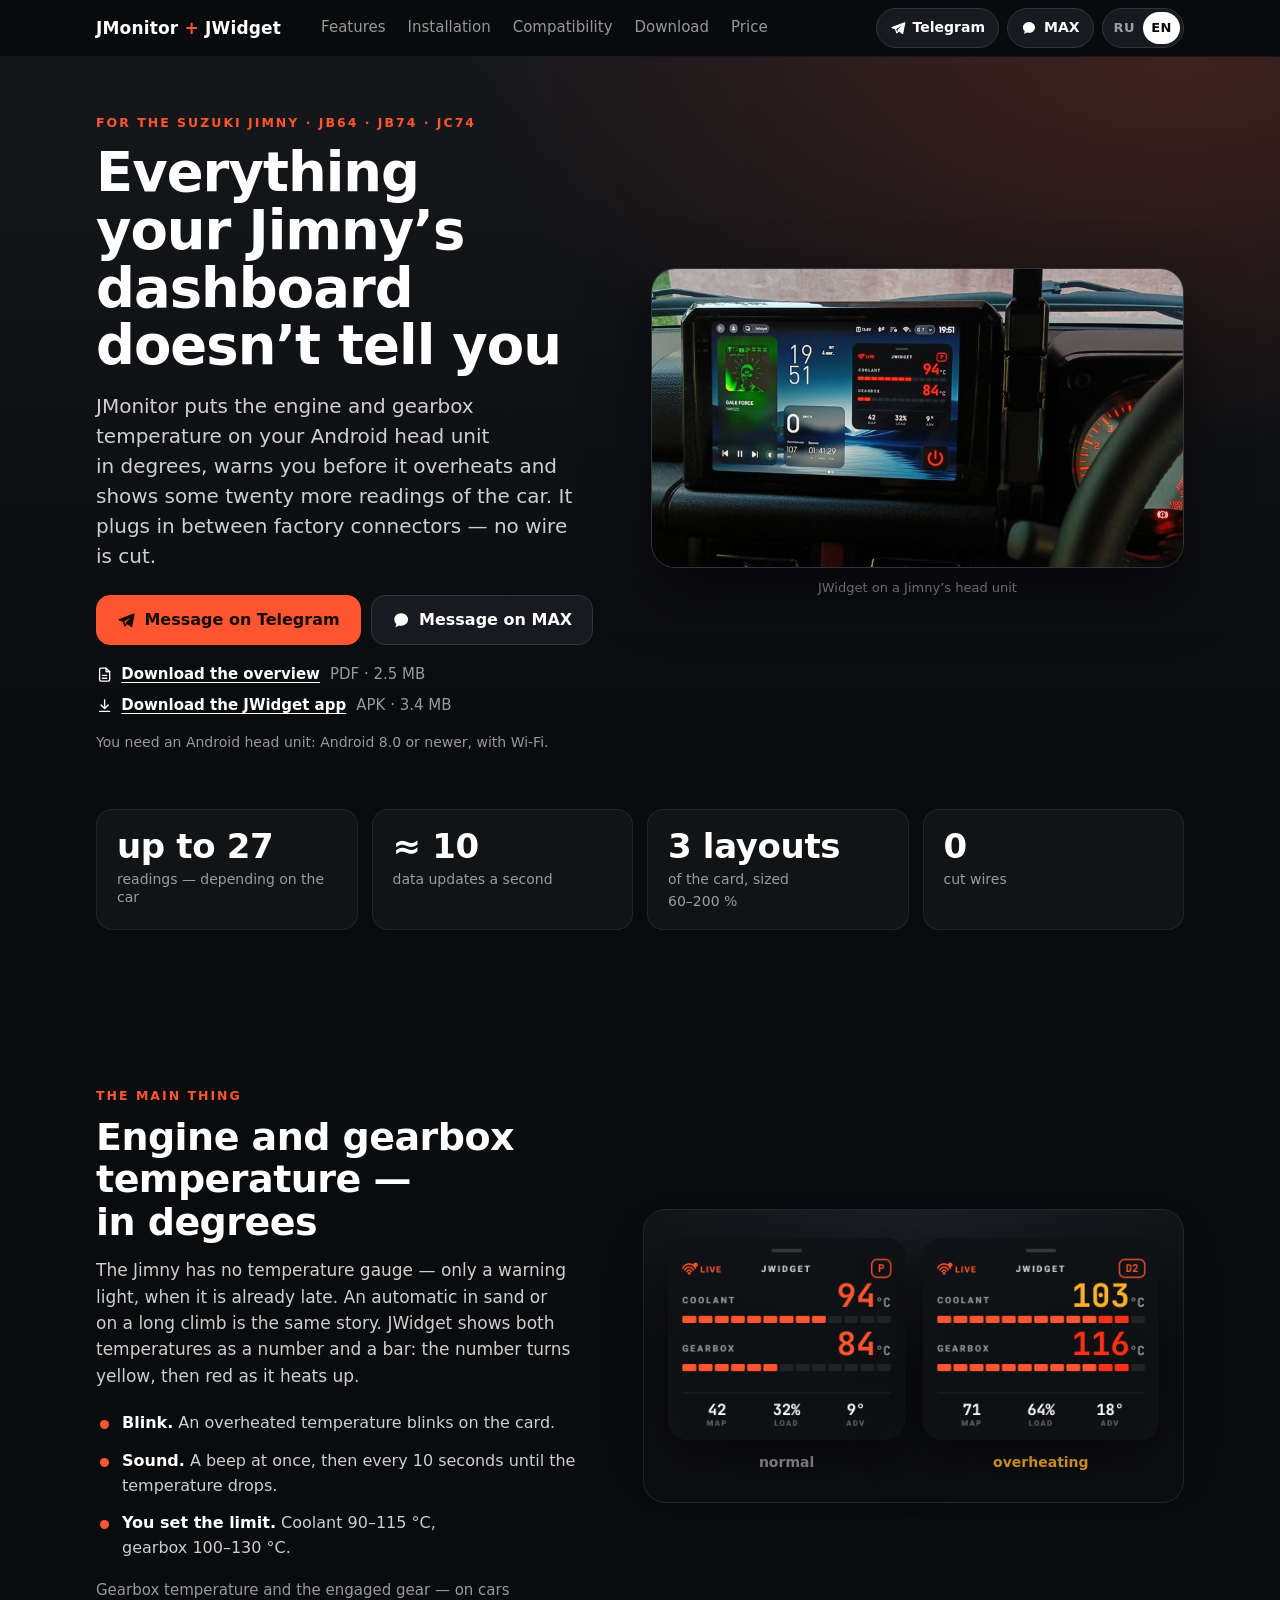
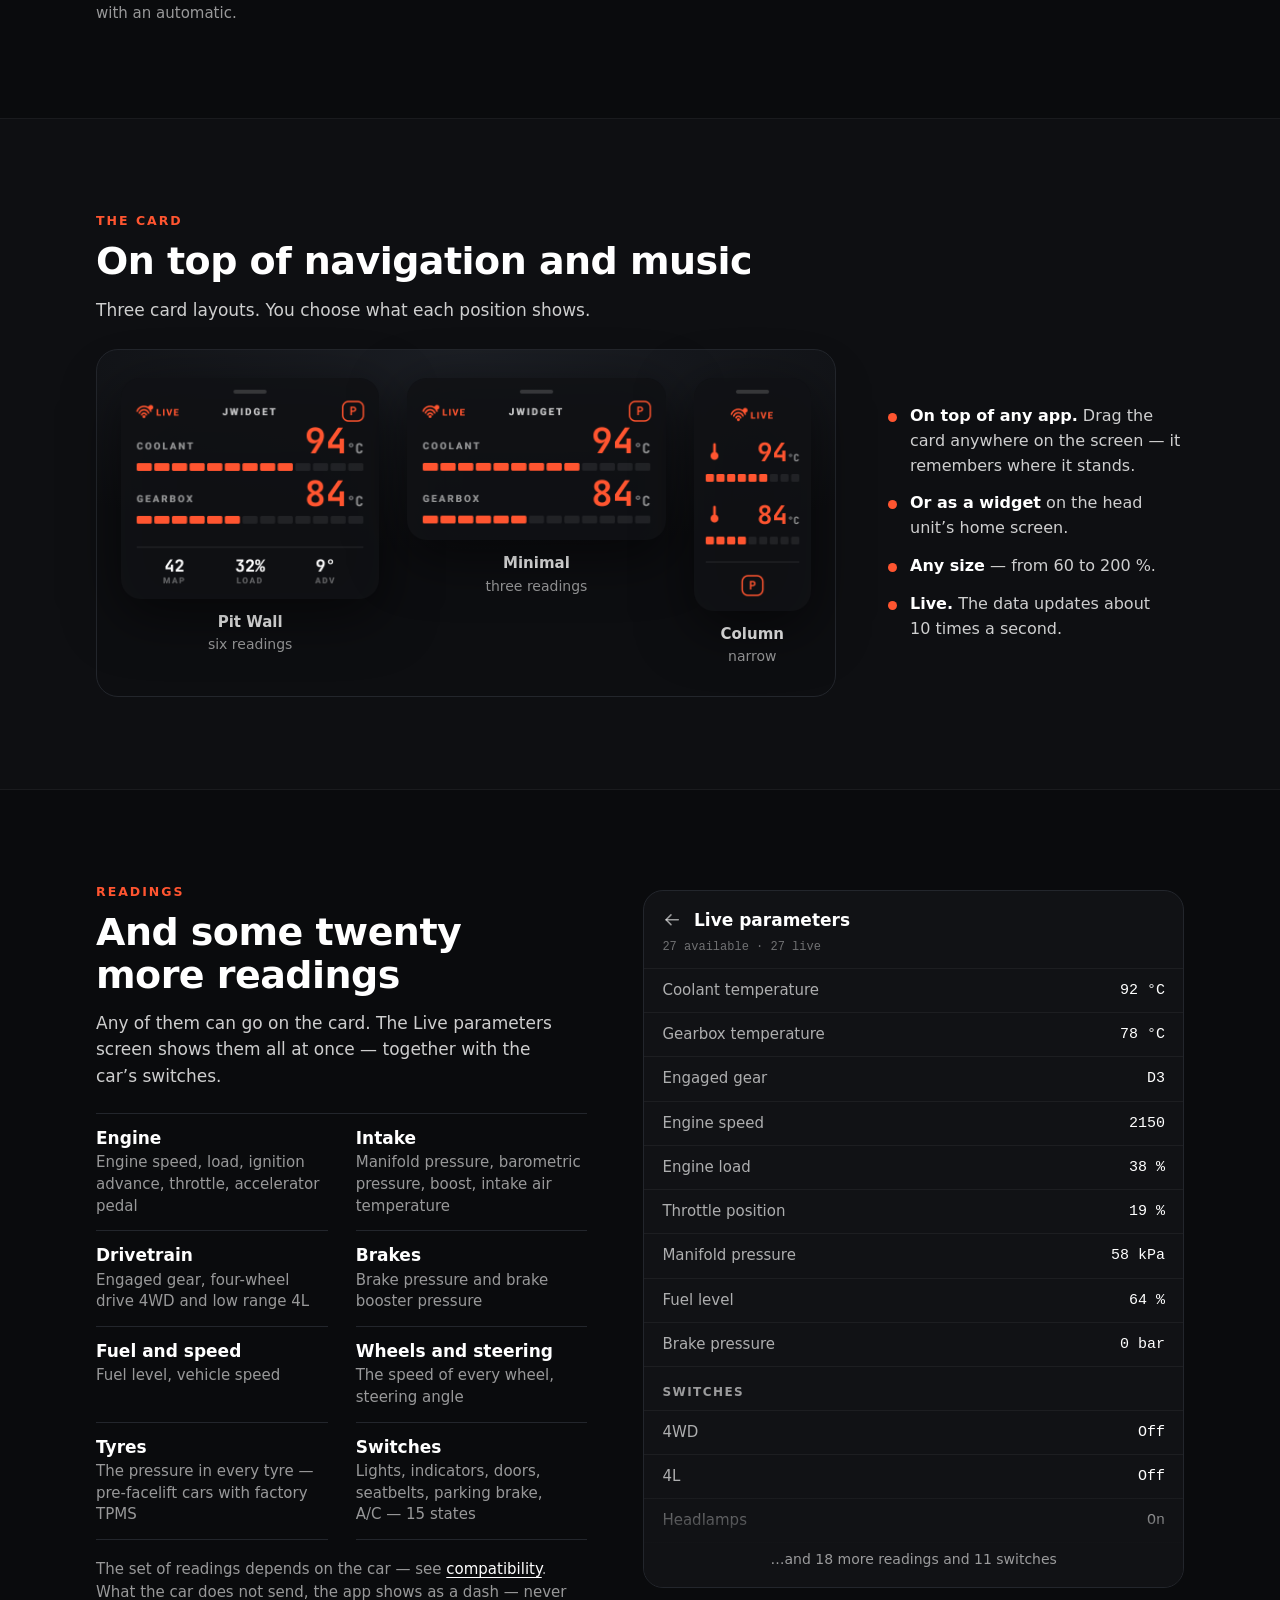
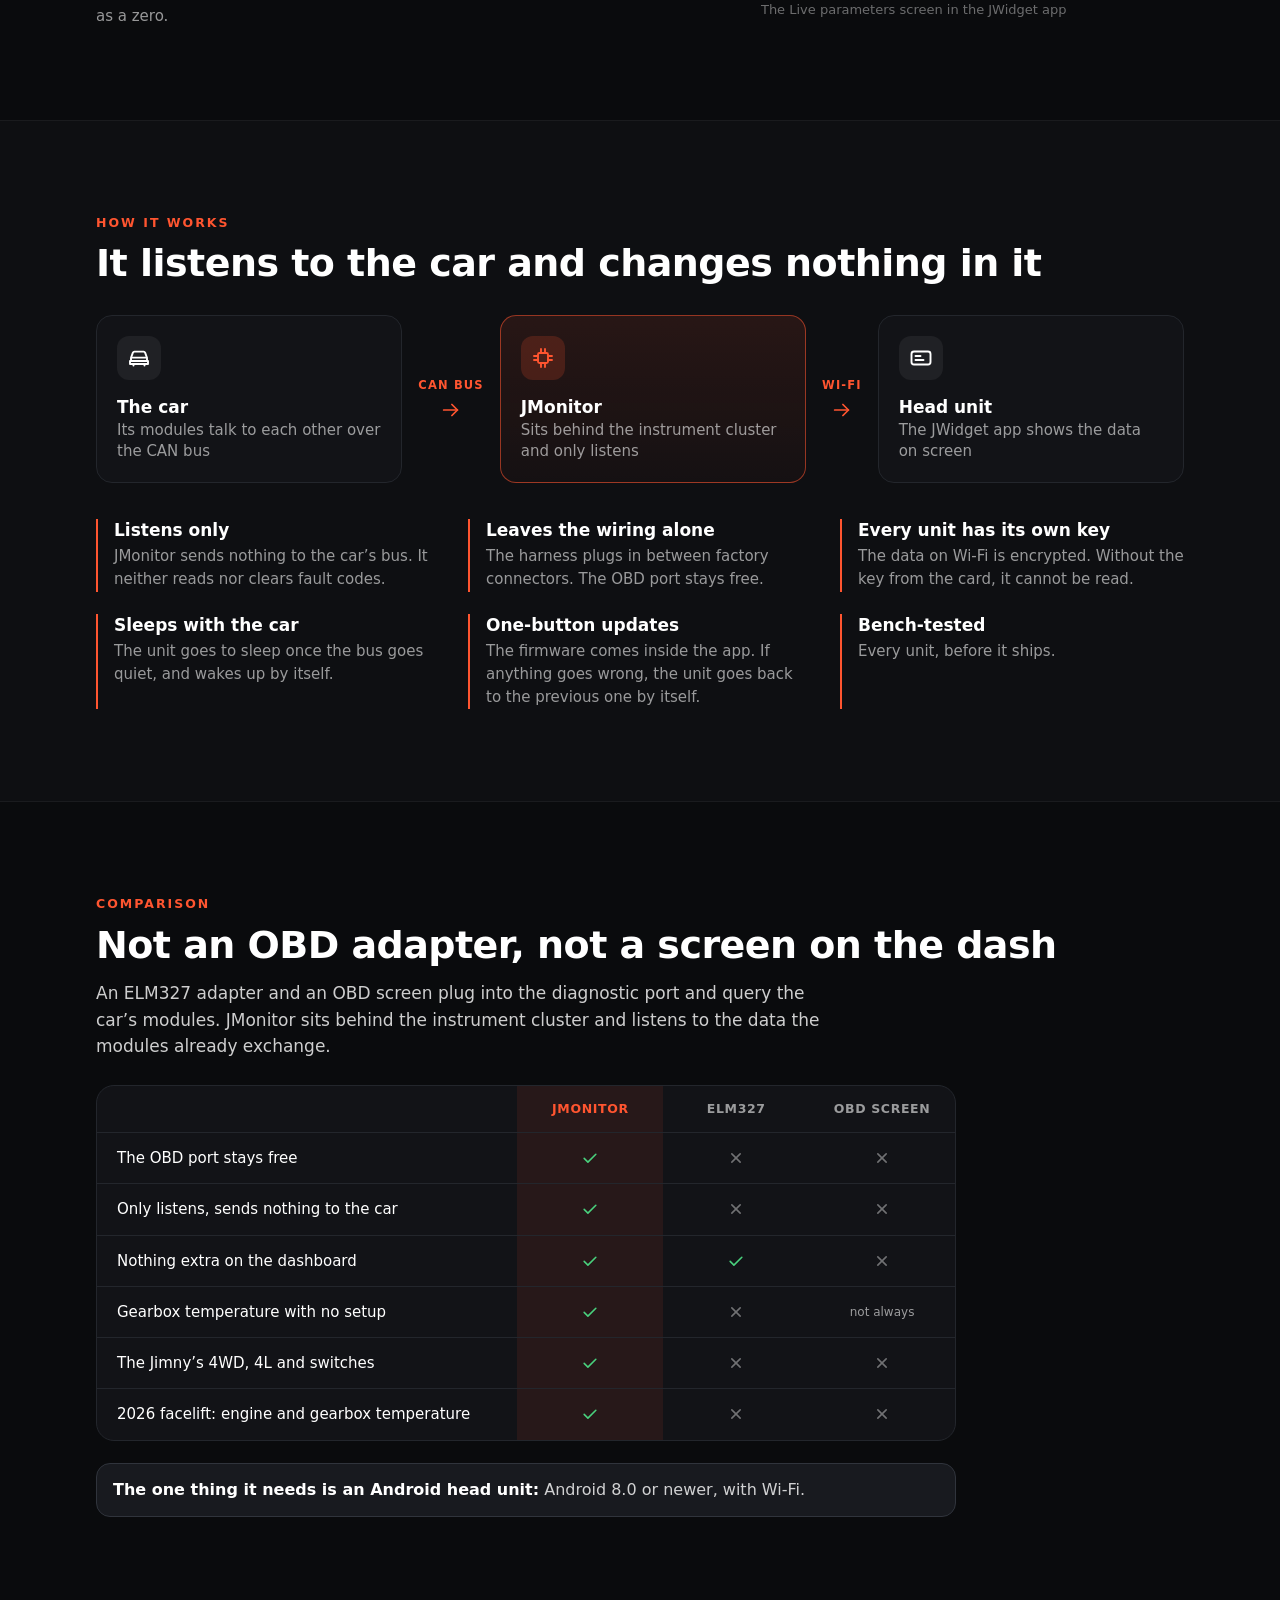
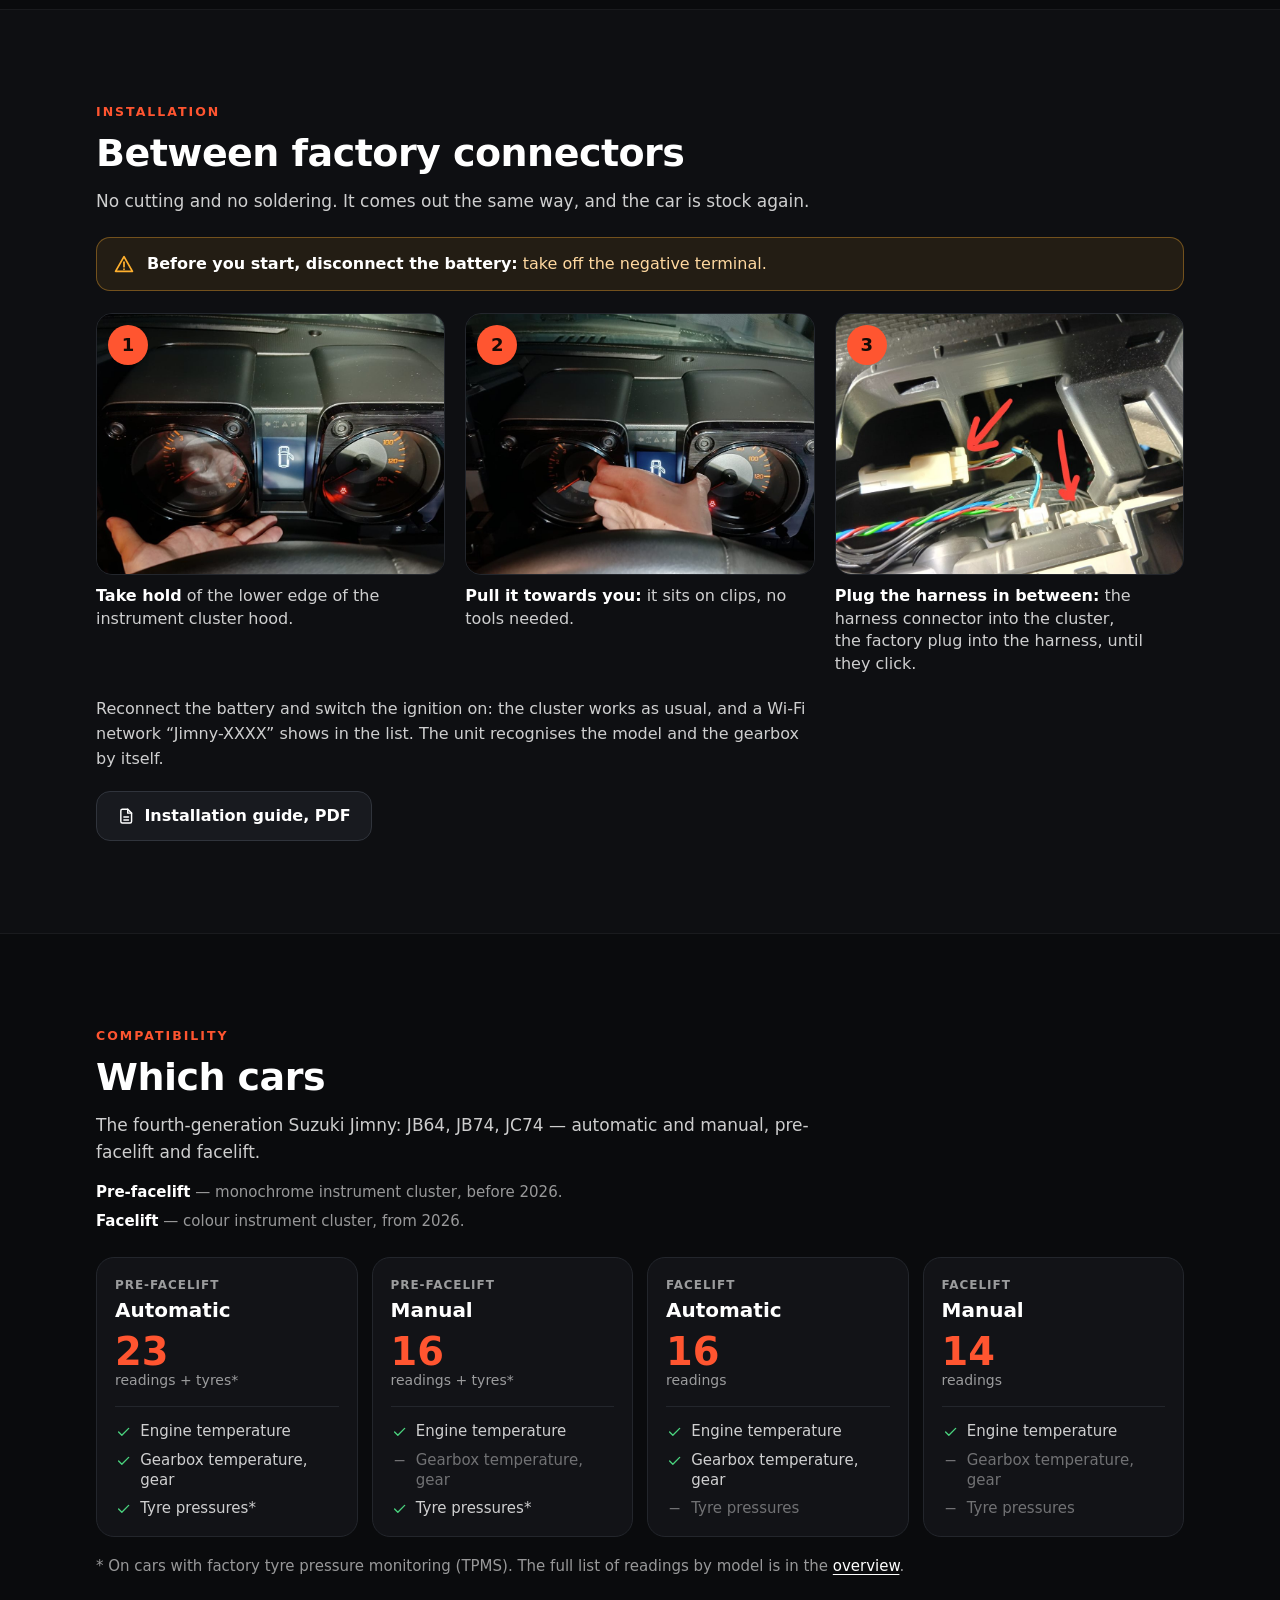
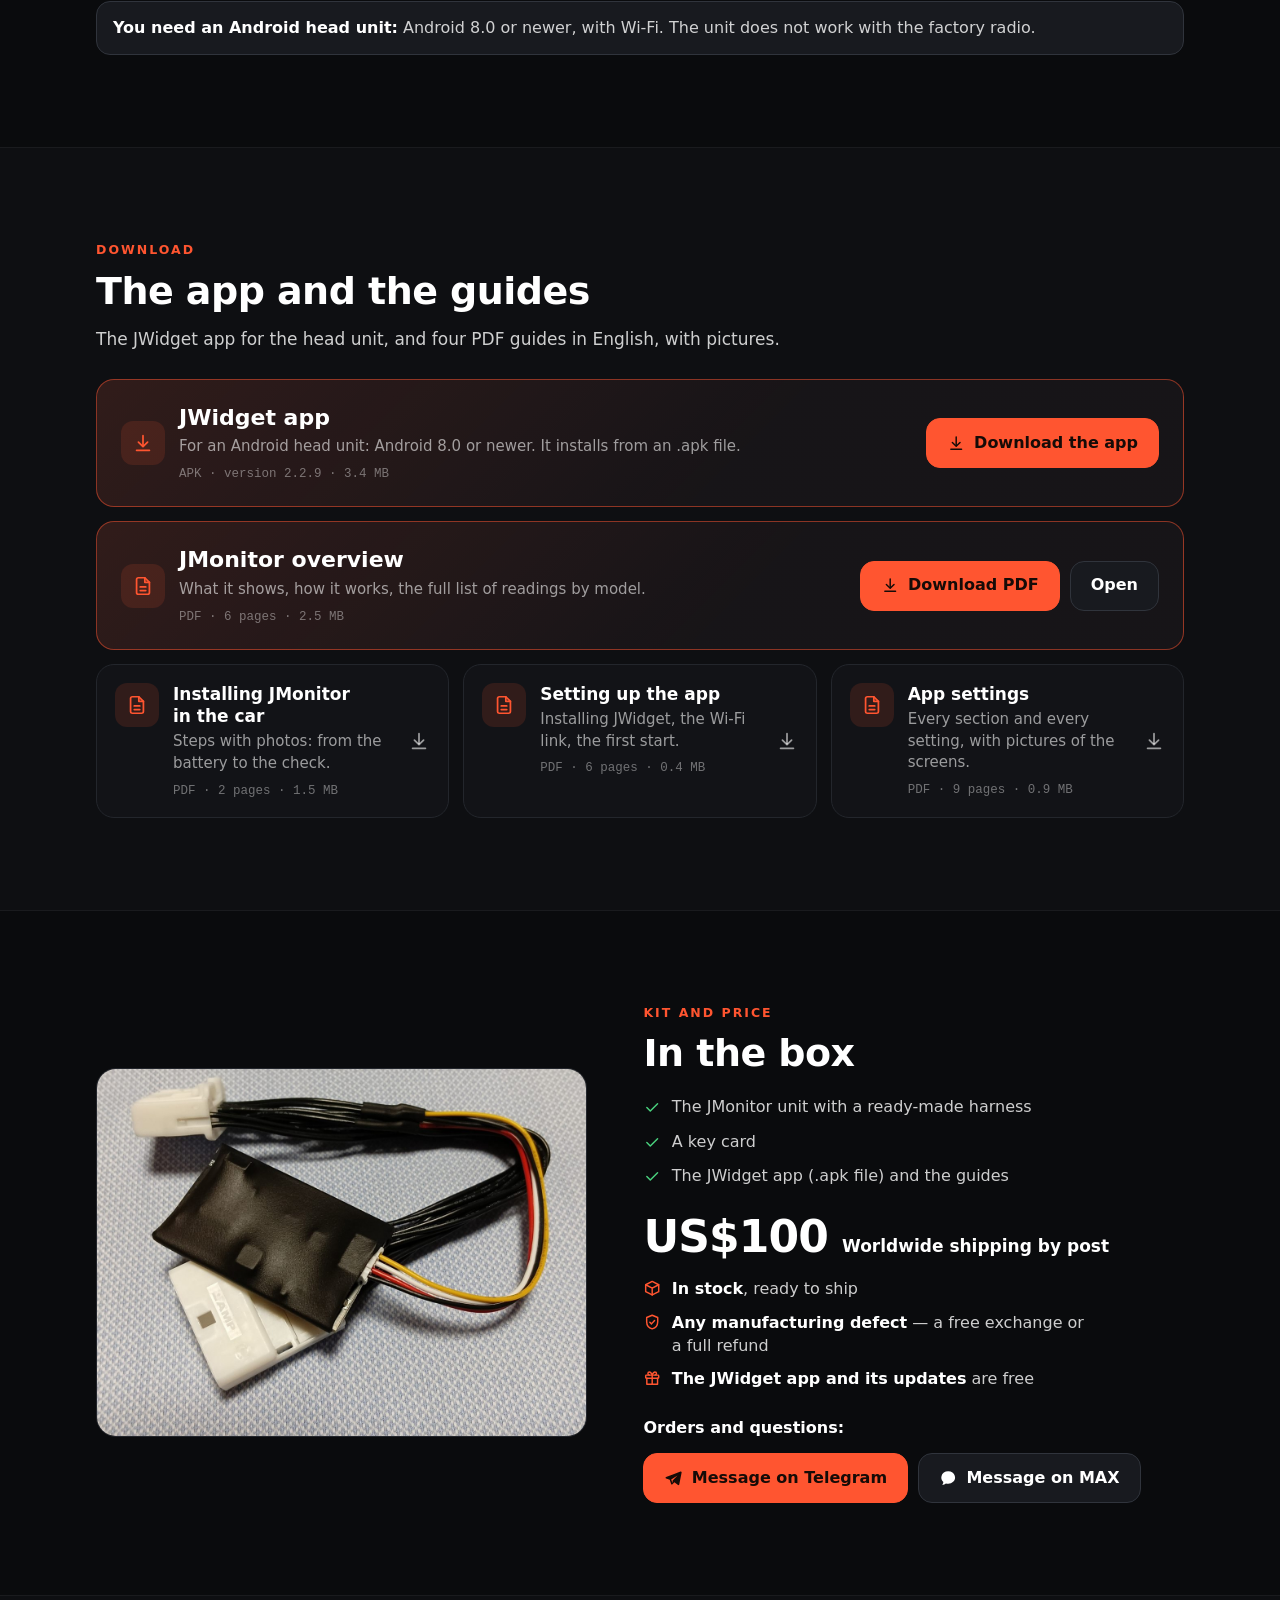
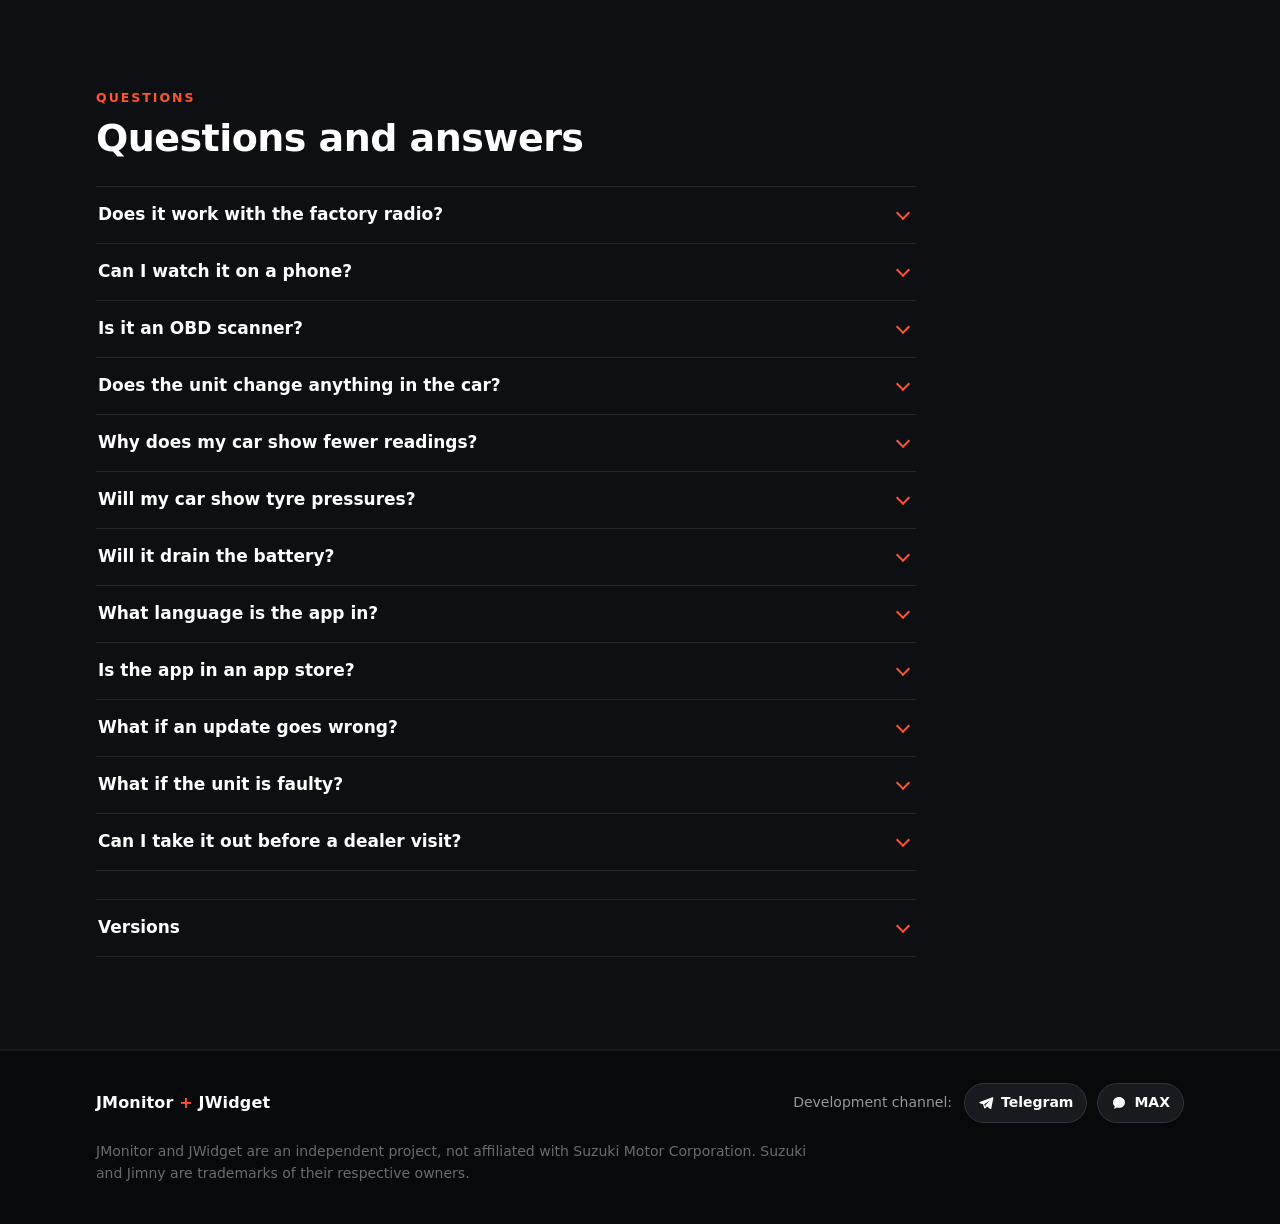
==== commit 86217937: "Terms and a comparison with OBD adapters and screens - Russia: 7 500 RUB with free CDEK delivery, 7 " ====
--- a/en/index.html
+++ b/en/index.html
@@ -42,6 +42,11 @@
     <symbol id="i-car" viewBox="0 0 24 24"><path d="M4 15v-3.2l1.9-5.1A1.6 1.6 0 0 1 7.4 5.6h9.2a1.6 1.6 0 0 1 1.5 1.1L20 11.8V15"/><path d="M3 15h18v3H3z"/><path d="M6.5 18v1.6M17.5 18v1.6M5 11.6h14"/></symbol>
     <symbol id="i-chip" viewBox="0 0 24 24"><rect x="7" y="7" width="10" height="10" rx="1.5"/><path d="M10 3v4M14 3v4M10 17v4M14 17v4M3 10h4M3 14h4M17 10h4M17 14h4"/></symbol>
     <symbol id="i-screen" viewBox="0 0 24 24"><rect x="2.5" y="5.5" width="19" height="13" rx="2.5"/><path d="M6.5 10h5M6.5 14h8"/></symbol>
+    <symbol id="i-x" viewBox="0 0 24 24"><path d="M7 7l10 10M17 7 7 17"/></symbol>
+    <symbol id="i-box" viewBox="0 0 24 24"><path d="M3.5 7.5 12 3.2l8.5 4.3v9L12 20.8l-8.5-4.3z"/><path d="M3.5 7.5 12 11.8l8.5-4.3M12 11.8v9"/></symbol>
+    <symbol id="i-pin" viewBox="0 0 24 24"><path d="M12 21s-6.5-5.8-6.5-11A6.5 6.5 0 0 1 18.5 10c0 5.2-6.5 11-6.5 11Z"/><circle cx="12" cy="10" r="2.4"/></symbol>
+    <symbol id="i-shield" viewBox="0 0 24 24"><path d="M12 3 4.8 5.9v5.4c0 4.5 3.1 8.2 7.2 9.4 4.1-1.2 7.2-4.9 7.2-9.4V5.9z"/><path d="m8.9 12 2.2 2.2 4-4.4"/></symbol>
+    <symbol id="i-gift" viewBox="0 0 24 24"><rect x="3.5" y="8" width="17" height="4" rx="1"/><path d="M5 12v8h14v-8M12 8v12M12 8S10.6 4 8.4 4a2 2 0 0 0 0 4M12 8s1.4-4 3.6-4a2 2 0 0 1 0 4"/></symbol>
   </defs>
 </svg>
 
@@ -237,7 +242,31 @@
   </div>
 </section>
 
-<section class="sec" id="install">
+<section class="sec" id="compare">
+  <div class="wrap">
+    <p class="kicker">Comparison</p>
+    <h2>Not an OBD adapter, not a&nbsp;screen on&nbsp;the dash</h2>
+    <p class="sub">An ELM327 adapter and an OBD screen plug into the diagnostic port and query the car’s modules. JMonitor sits behind the instrument cluster and listens to&nbsp;the data the modules already exchange.</p>
+    <div class="cmp-wrap">
+      <table class="cmp">
+        <thead>
+          <tr><th scope="col"><span class="sr">Feature</span></th><th scope="col" class="me">JMonitor</th><th scope="col">ELM327</th><th scope="col">OBD screen</th></tr>
+        </thead>
+        <tbody>
+          <tr><th scope="row">The OBD port stays free</th><td class="me"><svg class="ico y" aria-hidden="true"><use href="#i-check"/></svg><span class="sr">yes</span></td><td><svg class="ico n" aria-hidden="true"><use href="#i-x"/></svg><span class="sr">no</span></td><td><svg class="ico n" aria-hidden="true"><use href="#i-x"/></svg><span class="sr">no</span></td></tr>
+          <tr><th scope="row">Only listens, sends nothing to&nbsp;the car</th><td class="me"><svg class="ico y" aria-hidden="true"><use href="#i-check"/></svg><span class="sr">yes</span></td><td><svg class="ico n" aria-hidden="true"><use href="#i-x"/></svg><span class="sr">no</span></td><td><svg class="ico n" aria-hidden="true"><use href="#i-x"/></svg><span class="sr">no</span></td></tr>
+          <tr><th scope="row">Nothing extra on&nbsp;the dashboard</th><td class="me"><svg class="ico y" aria-hidden="true"><use href="#i-check"/></svg><span class="sr">yes</span></td><td><svg class="ico y" aria-hidden="true"><use href="#i-check"/></svg><span class="sr">yes</span></td><td><svg class="ico n" aria-hidden="true"><use href="#i-x"/></svg><span class="sr">no</span></td></tr>
+          <tr><th scope="row">Gearbox temperature with no setup</th><td class="me"><svg class="ico y" aria-hidden="true"><use href="#i-check"/></svg><span class="sr">yes</span></td><td><svg class="ico n" aria-hidden="true"><use href="#i-x"/></svg><span class="sr">no</span></td><td><span class="s">not always</span></td></tr>
+          <tr><th scope="row">The Jimny’s 4WD, 4L and switches</th><td class="me"><svg class="ico y" aria-hidden="true"><use href="#i-check"/></svg><span class="sr">yes</span></td><td><svg class="ico n" aria-hidden="true"><use href="#i-x"/></svg><span class="sr">no</span></td><td><svg class="ico n" aria-hidden="true"><use href="#i-x"/></svg><span class="sr">no</span></td></tr>
+          <tr><th scope="row">2026 facelift: engine and gearbox temperature</th><td class="me"><svg class="ico y" aria-hidden="true"><use href="#i-check"/></svg><span class="sr">yes</span></td><td><svg class="ico n" aria-hidden="true"><use href="#i-x"/></svg><span class="sr">no</span></td><td><svg class="ico n" aria-hidden="true"><use href="#i-x"/></svg><span class="sr">no</span></td></tr>
+        </tbody>
+      </table>
+    </div>
+    <p class="callout"><b>The one thing it needs is an Android head unit:</b> Android&nbsp;8.0 or newer, with&nbsp;<span class="nb">Wi-Fi</span>.</p>
+  </div>
+</section>
+
+<section class="sec alt" id="install">
   <div class="wrap">
     <p class="kicker">Installation</p>
     <h2>Between factory connectors</h2>
@@ -265,7 +294,7 @@
   </div>
 </section>
 
-<section class="sec alt" id="models">
+<section class="sec" id="models">
   <div class="wrap">
     <p class="kicker">Compatibility</p>
     <h2>Which cars</h2>
@@ -329,7 +358,7 @@
   </div>
 </section>
 
-<section class="sec" id="docs">
+<section class="sec alt" id="docs">
   <div class="wrap">
     <p class="kicker">Download</p>
     <h2>The app and the guides</h2>
@@ -389,7 +418,7 @@
   </div>
 </section>
 
-<section class="sec alt" id="order">
+<section class="sec" id="order">
   <div class="wrap split">
     <figure class="order-photo">
       <img src="../img/unit.jpg" width="1200" height="900" loading="lazy" decoding="async" alt="The JMonitor unit in black heat-shrink with its harness and two white connectors">
@@ -403,7 +432,11 @@
         <li><svg class="ico"><use href="#i-check"/></svg>The JWidget app (.apk file) and the guides</li>
       </ul>
       <p class="price"><b>US$100</b><span>Worldwide shipping by&nbsp;post</span></p>
-      <p class="note">The JWidget app and its updates are free.</p>
+      <ul class="terms">
+        <li><svg class="ico"><use href="#i-box"/></svg><span><b>In stock</b>, ready to ship</span></li>
+        <li><svg class="ico"><use href="#i-shield"/></svg><span><b>Any manufacturing defect</b>&nbsp;— a&nbsp;free exchange or a&nbsp;full refund</span></li>
+        <li><svg class="ico"><use href="#i-gift"/></svg><span><b>The JWidget app and its updates</b> are free</span></li>
+      </ul>
       <p class="where">Orders and questions:</p>
       <div class="cta">
         <a class="btn primary" href="https://t.me/justlad" target="_blank" rel="noopener"><svg class="ico solid"><use href="#i-tg"/></svg>Message on&nbsp;Telegram</a>
@@ -413,7 +446,7 @@
   </div>
 </section>
 
-<section class="sec" id="faq">
+<section class="sec alt" id="faq">
   <div class="wrap">
     <p class="kicker">Questions</p>
     <h2>Questions and answers</h2>
@@ -428,6 +461,7 @@
       <details class="qa"><summary>What language is the app in?</summary><p>English. The guides are in&nbsp;English and Russian, with pictures of&nbsp;the screens.</p></details>
       <details class="qa"><summary>Is the app in&nbsp;an app store?</summary><p>No, it installs from an&nbsp;.apk file. The file is on&nbsp;this page, under <a href="#app">“The app and the guides”</a>. New versions appear there too.</p></details>
       <details class="qa"><summary>What if an update goes wrong?</summary><p>The unit goes back to&nbsp;its previous firmware by itself and works as before.</p></details>
+      <details class="qa"><summary>What if the unit is faulty?</summary><p>Any manufacturing defect: a&nbsp;free exchange or a&nbsp;full refund.</p></details>
       <details class="qa"><summary>Can I&nbsp;take it out before a&nbsp;dealer visit?</summary><p>Yes: disconnect the battery, take the hood off, pull the harness out, plug the factory connector back in.</p></details>
     </div>
     <div class="faq" id="versions">
--- a/site.css
+++ b/site.css
@@ -128,6 +128,31 @@
 .fact{padding-left:16px;border-left:2px solid var(--accent)}
 .fact p{margin-top:4px;font-size:.9375rem;color:var(--dim);text-wrap:pretty}
 
+/* comparison */
+.sr{position:absolute;width:1px;height:1px;margin:-1px;padding:0;overflow:hidden;clip:rect(0 0 0 0);white-space:nowrap;border:0}
+.cmp-wrap{margin-top:26px;max-width:860px;border:1px solid var(--line);border-radius:18px;overflow:hidden;background:var(--panel)}
+.cmp{width:100%;border-collapse:collapse;font-size:.9375rem}
+.cmp th,.cmp td{padding:13px 6px;border-top:1px solid var(--line);text-align:center;vertical-align:middle}
+.cmp thead th{border-top:0;width:19%;font-size:11.5px;font-weight:700;letter-spacing:.05em;text-transform:uppercase;line-height:1.25;color:var(--dim)}
+.cmp thead th:first-child{width:auto}
+.cmp tbody th{padding-left:14px;text-align:left;font-weight:500;line-height:1.35;color:#fff;text-wrap:pretty}
+.cmp .me{background:rgba(255,85,48,.09)}
+.cmp thead .me{color:var(--accent)}
+.cmp td .ico{margin-inline:auto;width:20px;height:20px}
+.cmp .y{color:var(--ok)}
+.cmp .n{color:var(--faint)}
+.cmp .s{display:block;font-size:.75rem;line-height:1.2;color:var(--dim)}
+#compare .callout{max-width:860px}
+@media (max-width:559px){
+  /* phones: each row's label on its own line, the three marks under it */
+  .cmp,.cmp thead,.cmp tbody{display:block}
+  .cmp tr{display:grid;grid-template-columns:repeat(3,minmax(0,1fr))}
+  .cmp thead th:first-child{display:none}
+  .cmp thead th{width:auto;padding:12px 4px}
+  .cmp tbody th{grid-column:1/-1;padding:13px 14px 2px}
+  .cmp td{border-top:0;padding:8px 4px 13px}
+}
+
 /* install */
 .warn{display:flex;gap:12px;align-items:flex-start;margin-top:22px;padding:14px 16px;border-radius:14px;background:rgba(255,176,46,.09);border:1px solid rgba(255,176,46,.36);color:#FFD9A0}
 .warn .ico{width:22px;height:22px;margin-top:1px;color:var(--amber)}
@@ -182,6 +207,10 @@
 .price b{font-size:2.75rem;line-height:1;font-weight:800;color:#fff;letter-spacing:-.02em;white-space:nowrap}
 .price span{font-size:1.0625rem;font-weight:600;color:#fff}
 .price + .note{margin-top:10px}
+.terms{margin-top:18px;display:grid;gap:10px}
+.terms li{display:flex;gap:10px;align-items:flex-start;line-height:1.45;text-wrap:pretty}
+.terms .ico{margin-top:2px;color:var(--accent)}
+.terms b{color:#fff;font-weight:600}
 .where{margin-top:26px;font-weight:600;color:#fff}
 .where + .cta{margin-top:12px}
 
@@ -226,6 +255,9 @@
   .has{margin-top:16px;padding-top:14px;border-top:1px solid var(--line)}
 }
 @media (min-width:600px){
+  .cmp th,.cmp td{padding:15px 12px}
+  .cmp thead th{width:17%;font-size:12.5px}
+  .cmp tbody th{padding-left:20px}
   .wrap{padding-inline:24px}
   .stage{padding:28px 24px}
 }
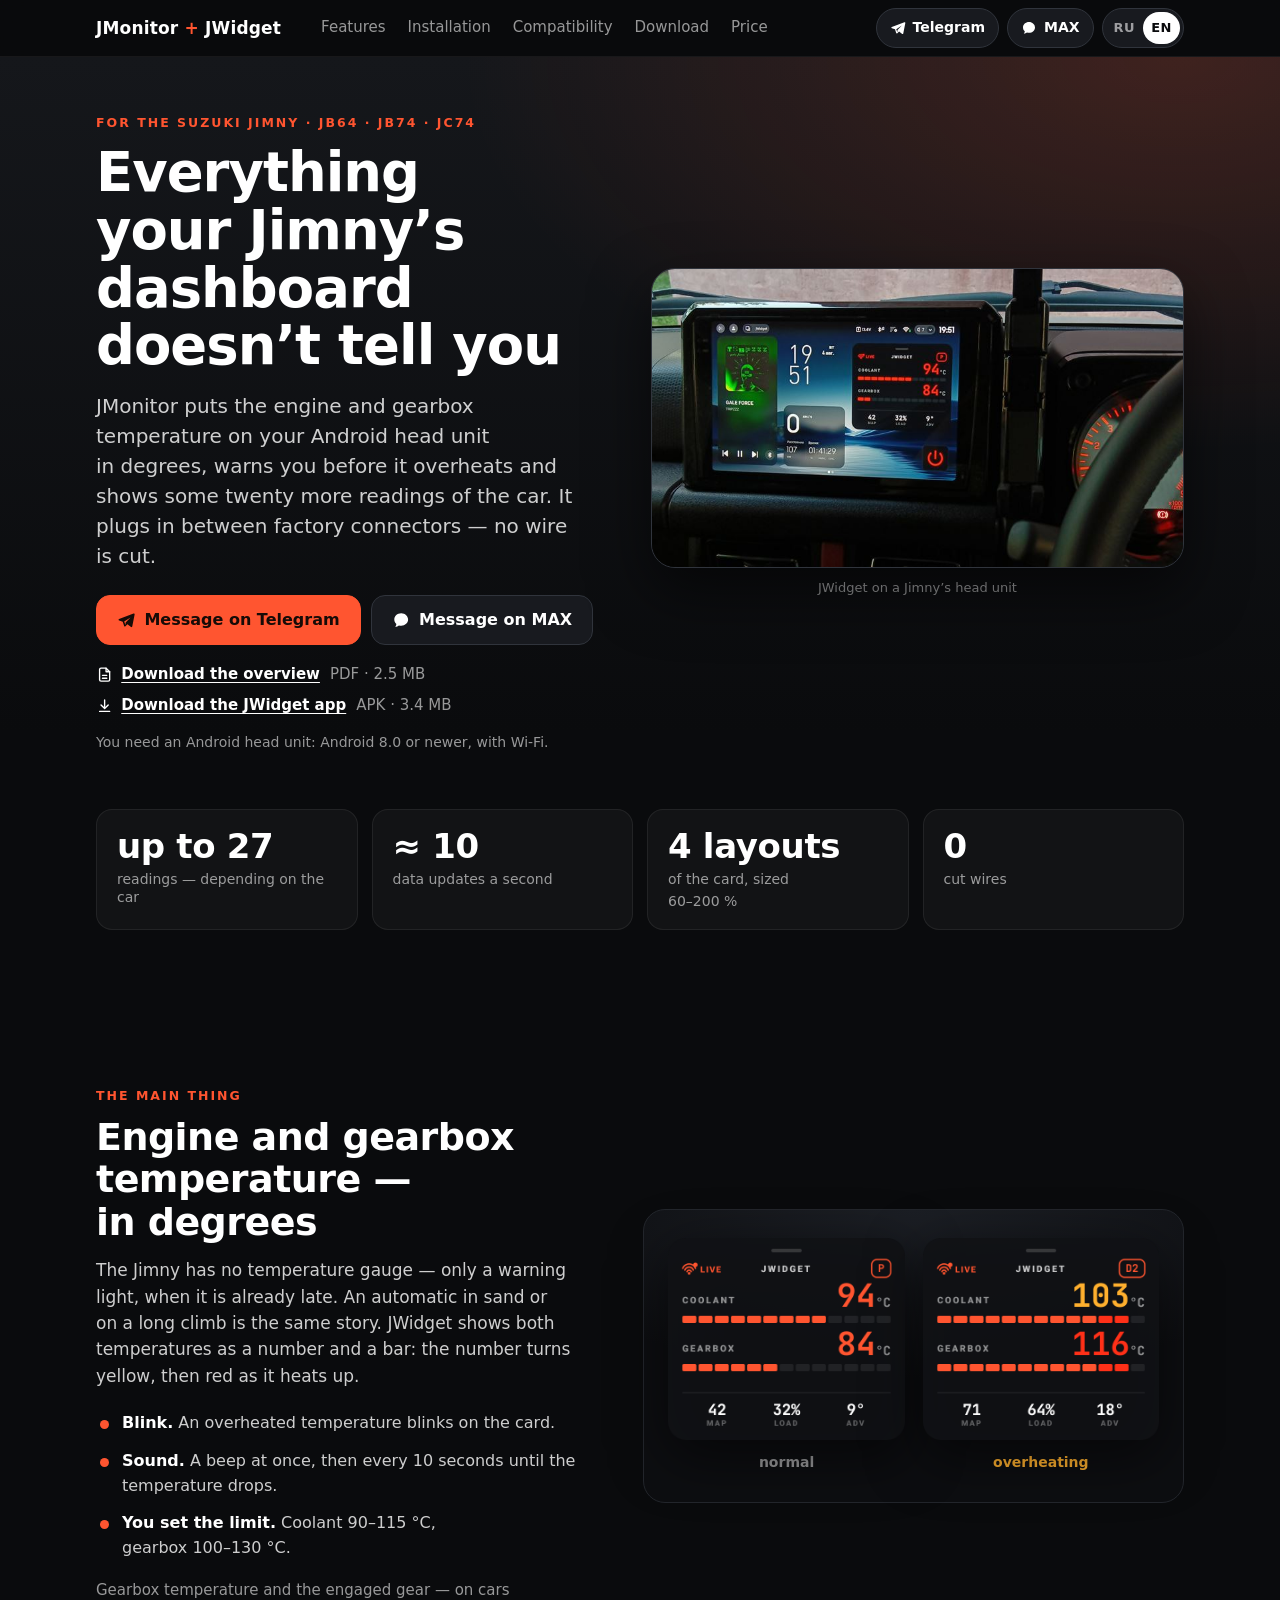
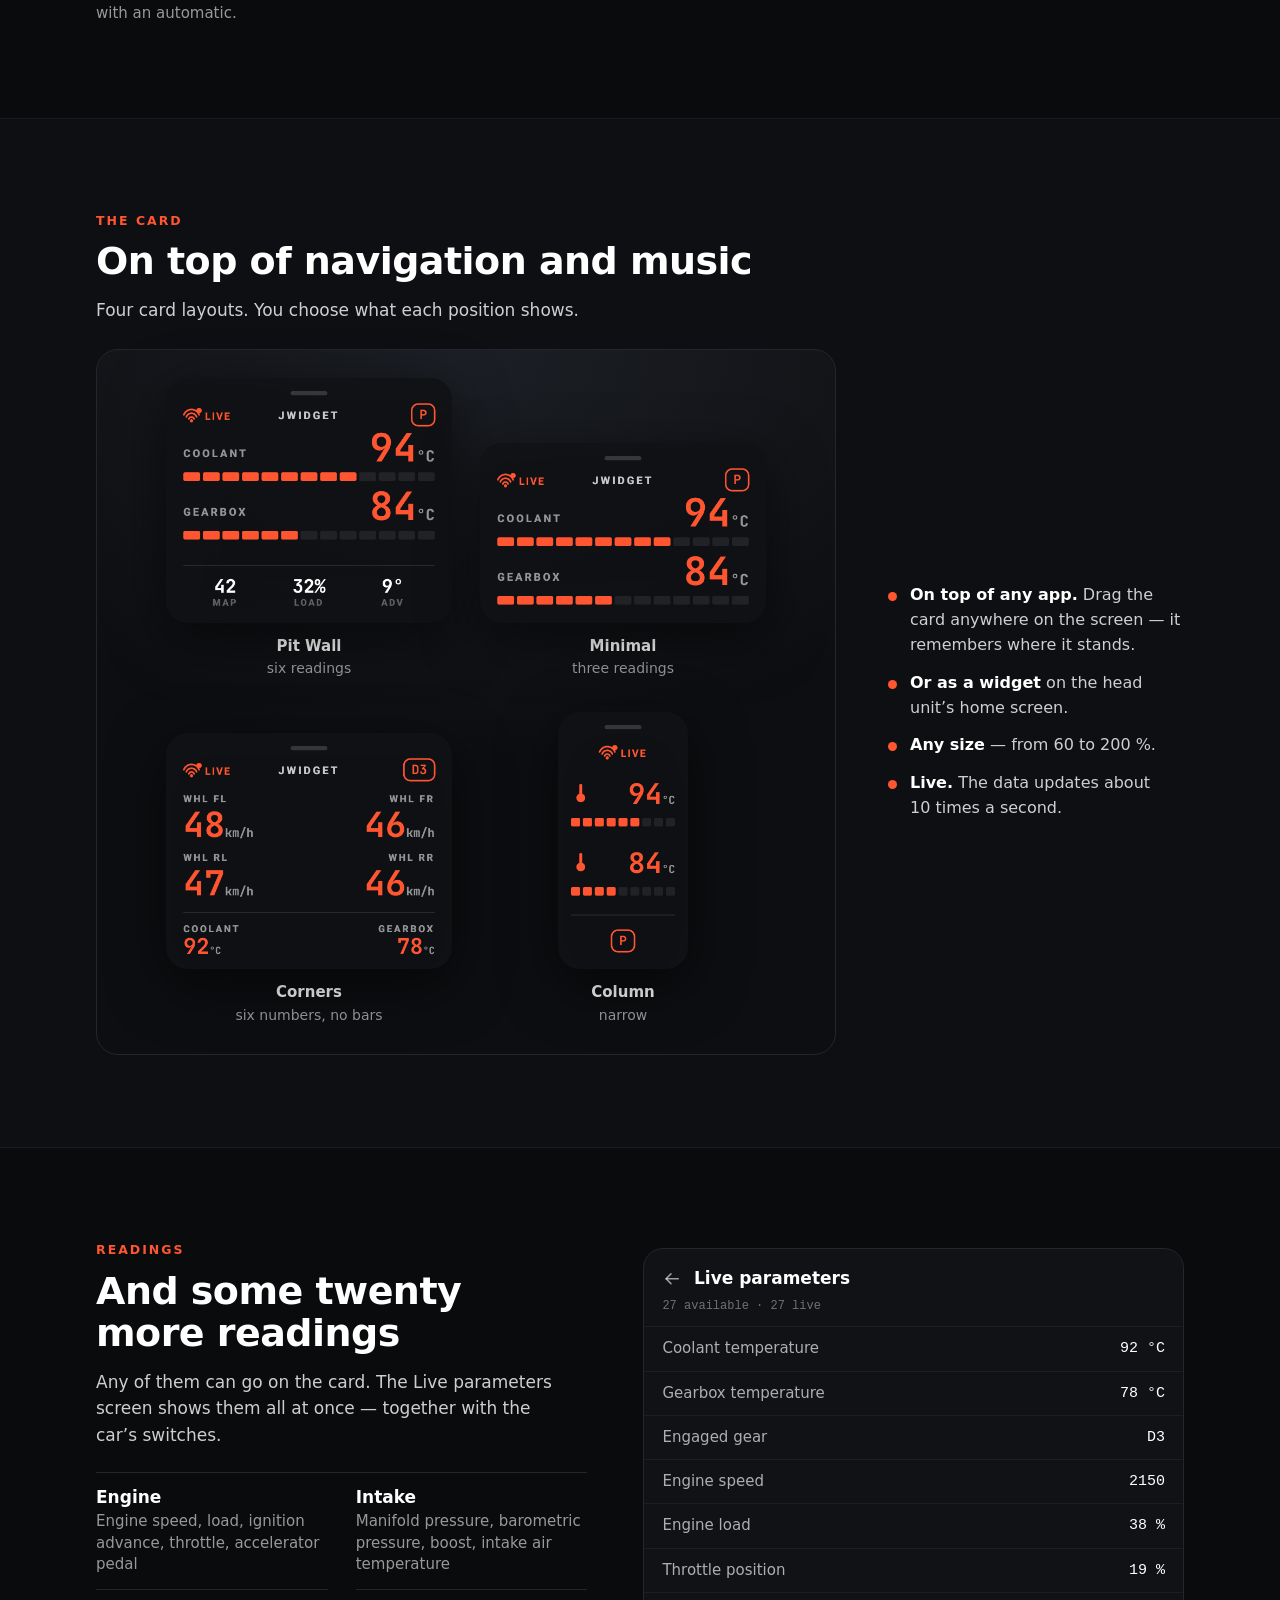
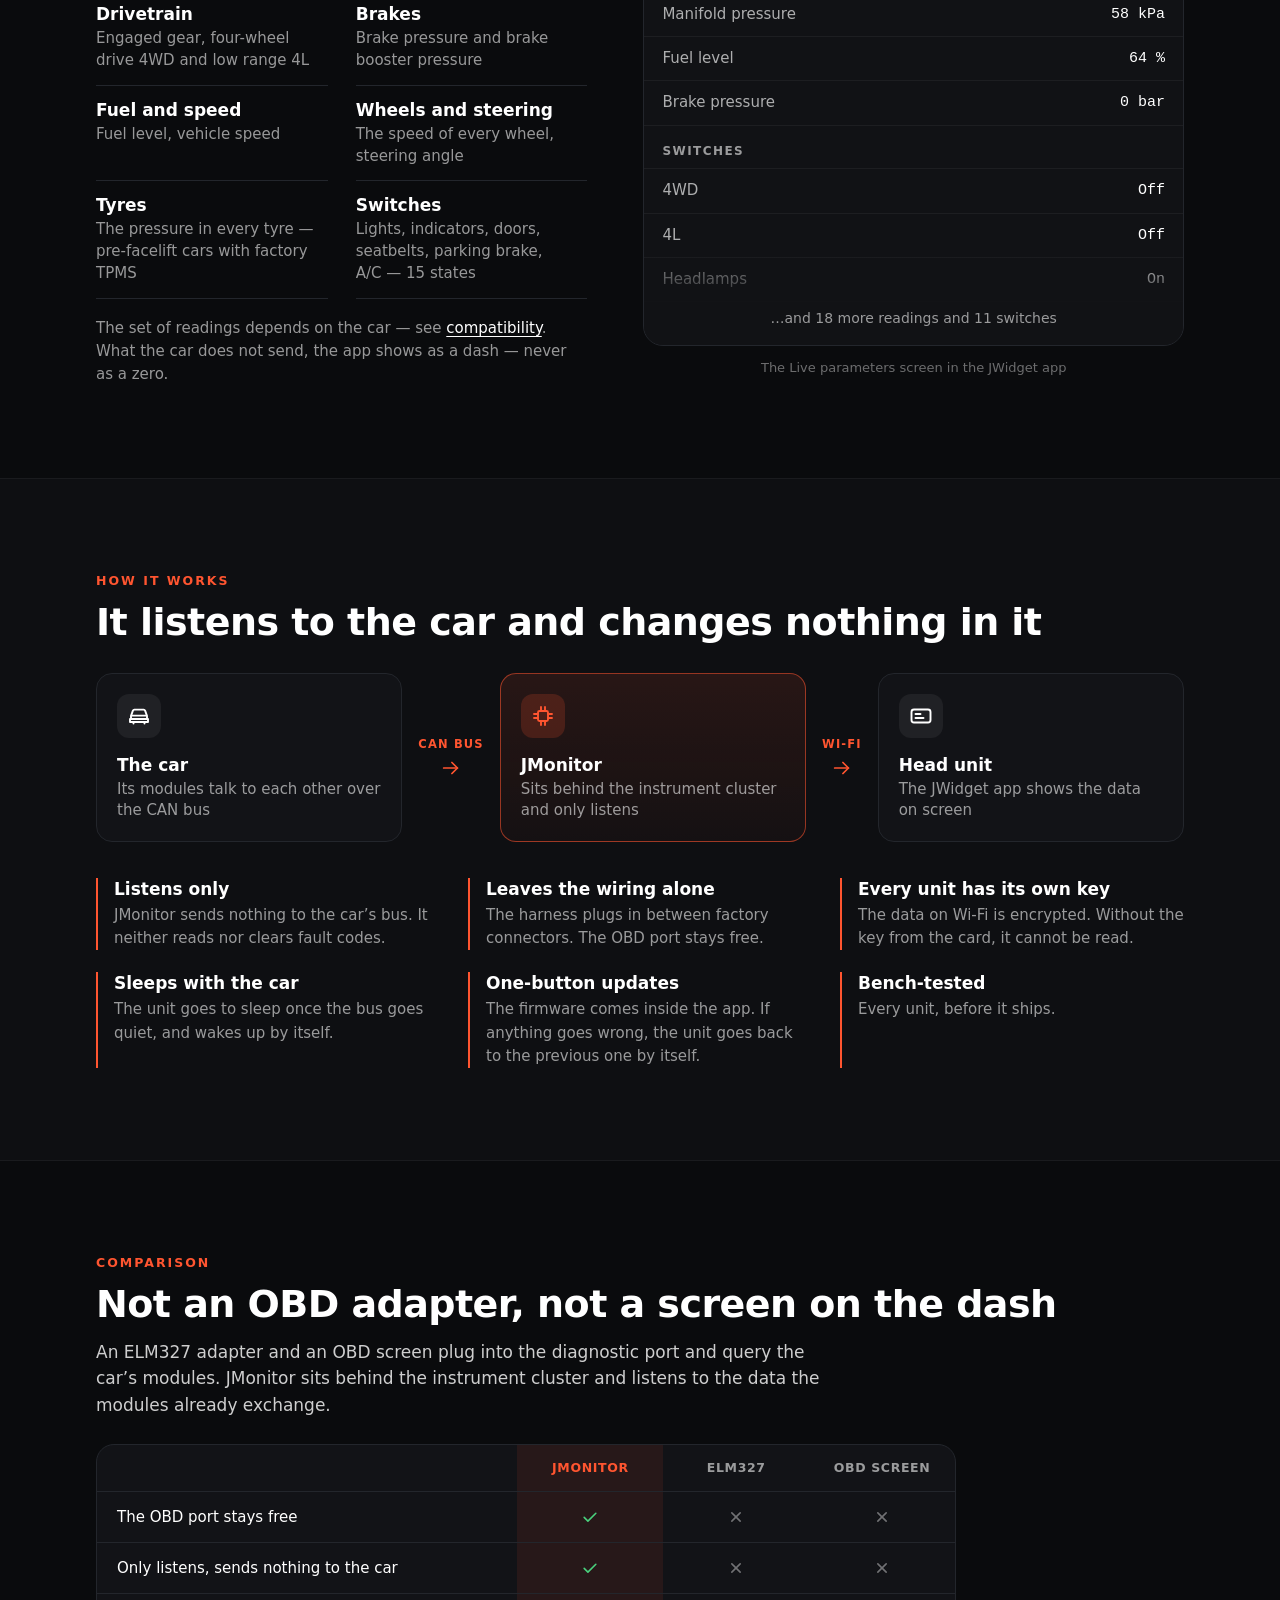
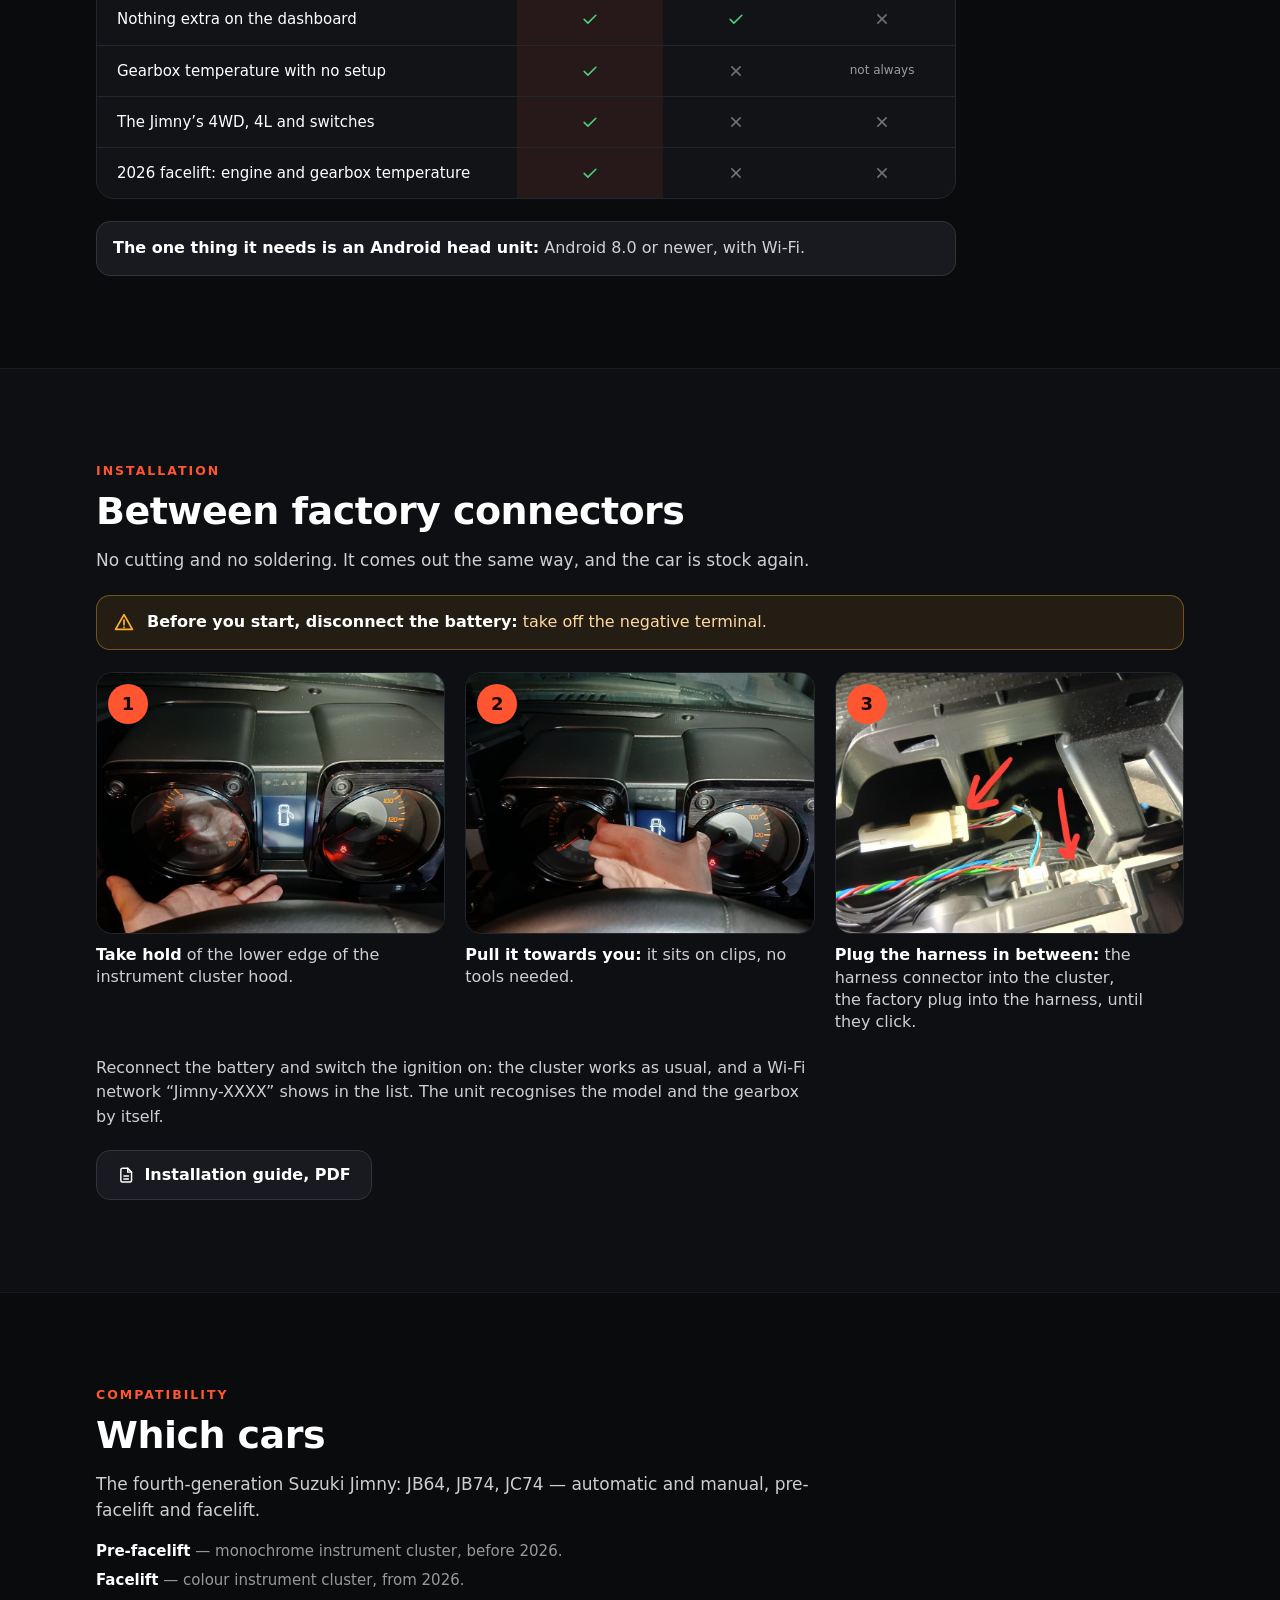
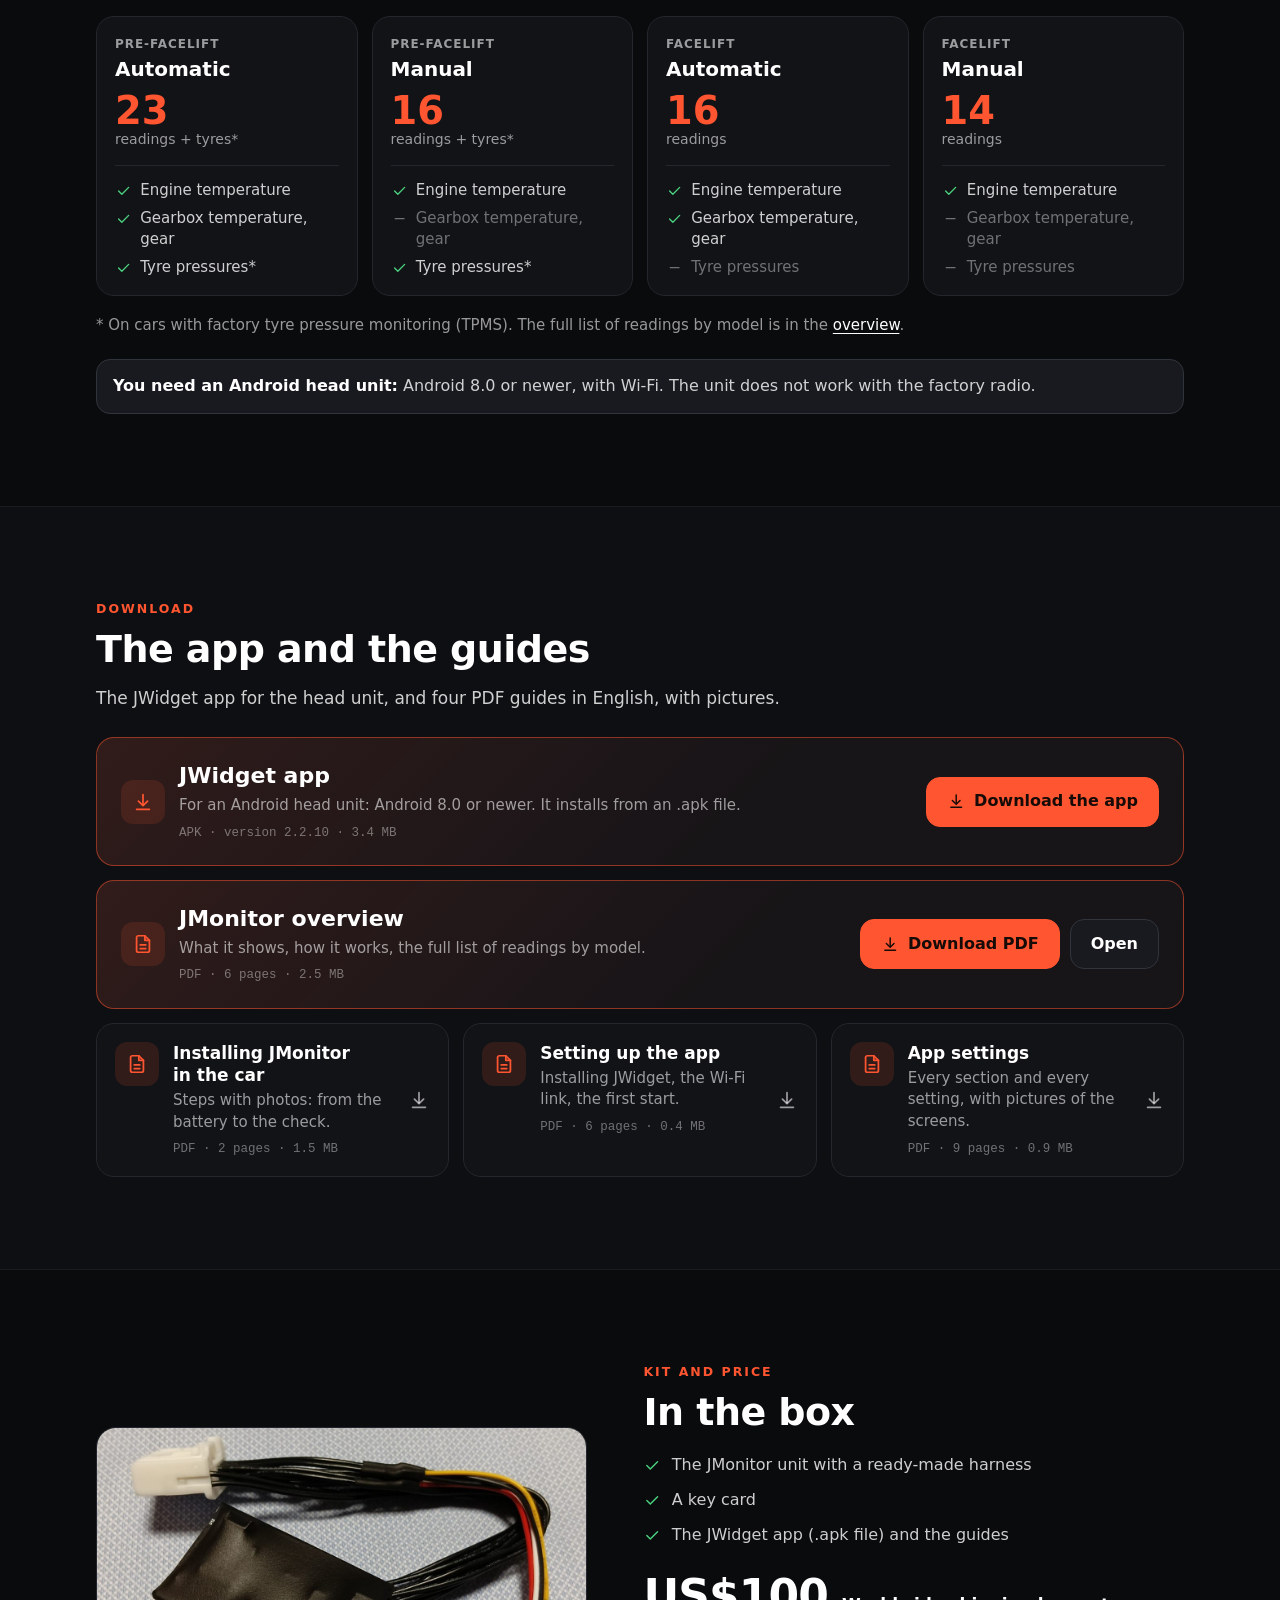
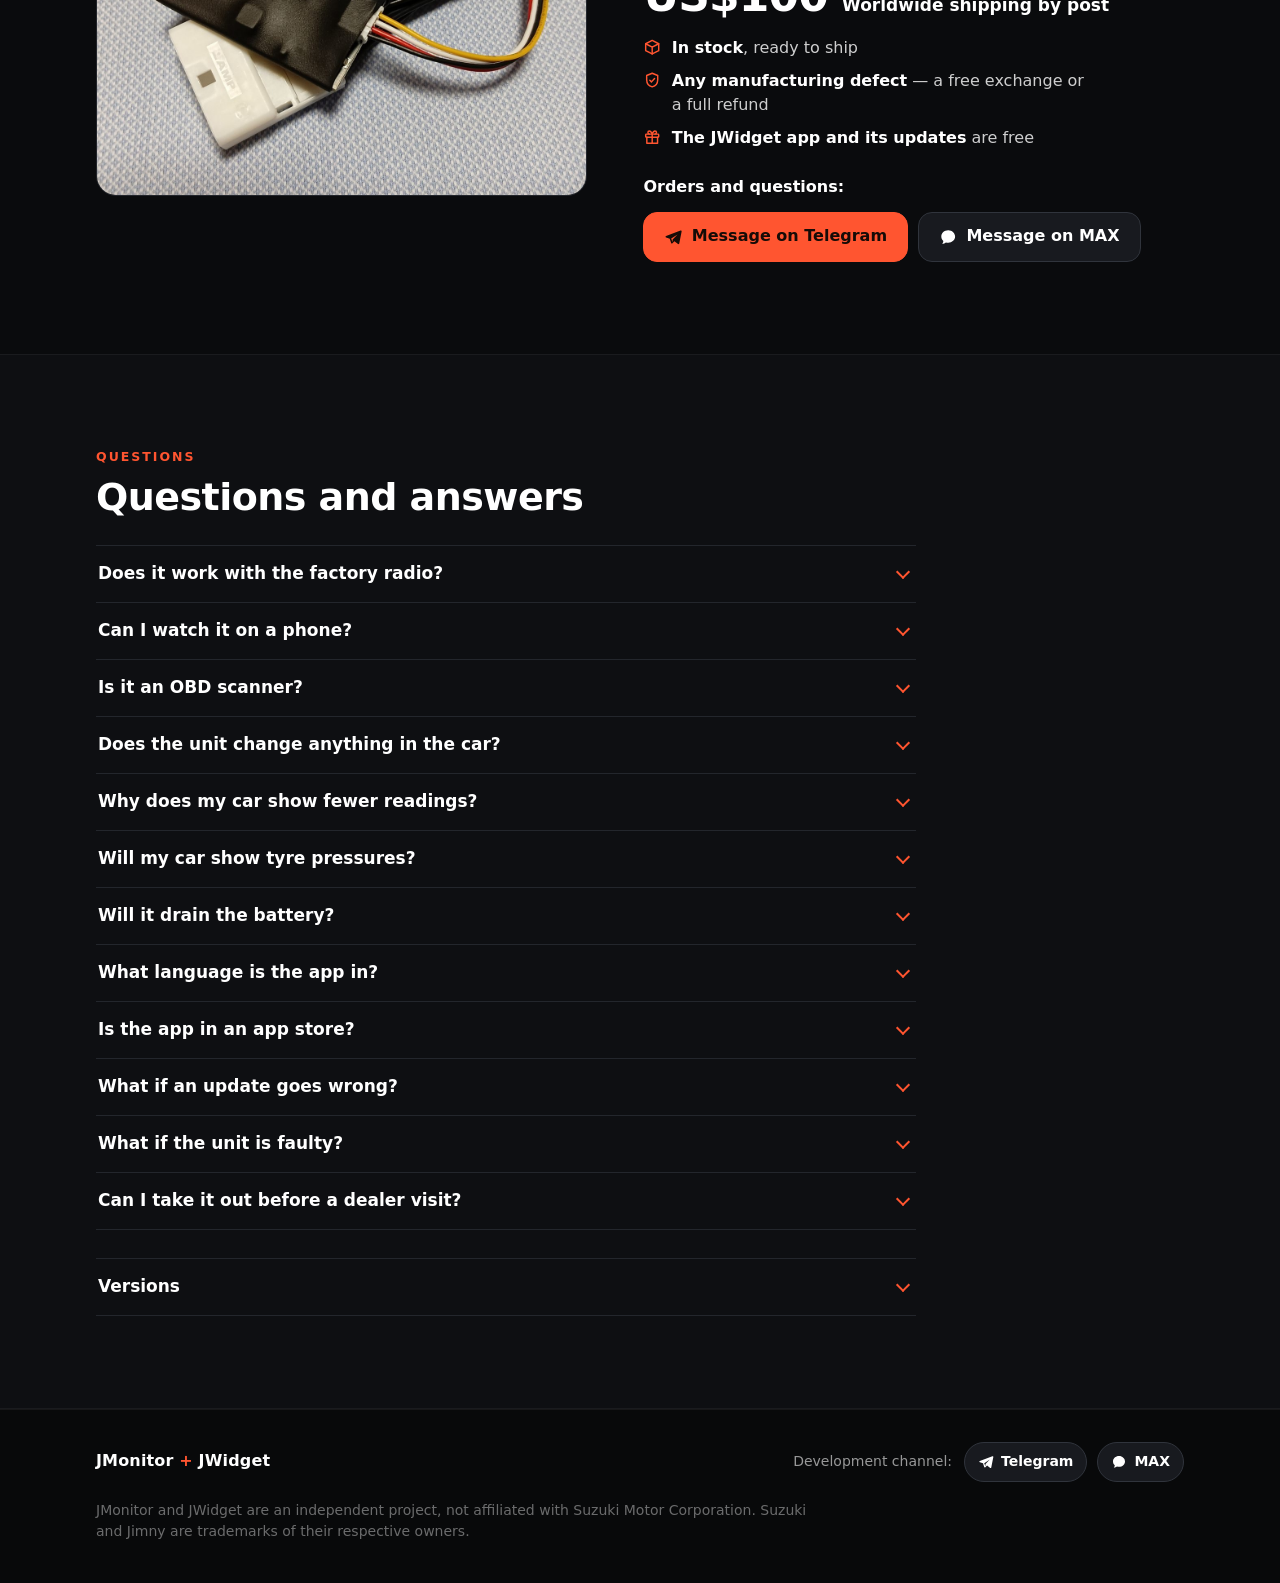
==== commit ca33a431: "App 2.2.10: Corners card, download, versions Fourth card face on both pages (2 x 2 grid from 680 px," ====
--- a/en/index.html
+++ b/en/index.html
@@ -84,7 +84,7 @@
           <a class="btn" href="https://max.ru/u/f9LHodD0cOIjPCg4uz_D2USYwDrlml-fD2-_0W9jn6hEyryjJQ_RfUxWfsA" target="_blank" rel="noopener"><svg class="ico solid"><use href="#i-chat"/></svg>Message on&nbsp;MAX</a>
         </div>
         <p class="hero-doc"><a href="../pdf/en/jmonitor-overview.pdf" download="JMonitor overview.pdf"><svg class="ico"><use href="#i-file"/></svg>Download the overview</a><span>PDF · 2.5&nbsp;MB</span></p>
-        <p class="hero-doc"><a href="../app/jwidget-2.2.9.apk" download="jwidget-2.2.9.apk"><svg class="ico"><use href="#i-down"/></svg>Download the JWidget app</a><span>APK · 3.4&nbsp;MB</span></p>
+        <p class="hero-doc"><a href="../app/jwidget-2.2.10.apk" download="jwidget-2.2.10.apk"><svg class="ico"><use href="#i-down"/></svg>Download the JWidget app</a><span>APK · 3.4&nbsp;MB</span></p>
         <p class="need">You need an Android head unit: Android&nbsp;8.0 or newer, with&nbsp;<span class="nb">Wi-Fi</span>.</p>
       </div>
       <figure class="hero-photo">
@@ -98,7 +98,7 @@
     <ul class="stats">
       <li class="stat"><b>up to 27</b><span>readings&nbsp;— depending on the car</span></li>
       <li class="stat"><b>≈ 10</b><span>data updates a&nbsp;second</span></li>
-      <li class="stat"><b>3 layouts</b><span>of the card, sized <span class="nb">60–200&nbsp;%</span></span></li>
+      <li class="stat"><b>4 layouts</b><span>of the card, sized <span class="nb">60–200&nbsp;%</span></span></li>
       <li class="stat"><b>0</b><span>cut wires</span></li>
     </ul>
   </div>
@@ -136,7 +136,7 @@
   <div class="wrap">
     <p class="kicker">The card</p>
     <h2>On top of navigation and music</h2>
-    <p class="sub">Three card layouts. You choose what each position shows.</p>
+    <p class="sub">Four card layouts. You choose what each position shows.</p>
     <div class="showcase">
       <div class="stage">
         <div class="faces">
@@ -147,6 +147,10 @@
           <figure class="jw min">
             <img src="../img/card-minimal.png" width="1056" height="664" loading="lazy" decoding="async" alt="The Minimal card: two temperatures with bars and the gear">
             <figcaption><b>Minimal</b><span>three readings</span></figcaption>
+          </figure>
+          <figure class="jw cor">
+            <img src="../img/card-corners.png" width="1056" height="872" loading="lazy" decoding="async" alt="The Corners card: four large numbers at the corners — the speed of each wheel — with the coolant and gearbox temperatures below">
+            <figcaption><b>Corners</b><span>six numbers, no bars</span></figcaption>
           </figure>
           <figure class="jw col">
             <img src="../img/card-column.png" width="480" height="952" loading="lazy" decoding="async" alt="The Column card: narrow and upright, two temperatures and the gear">
@@ -369,10 +373,10 @@
         <div class="tx">
           <h3>JWidget app</h3>
           <p>For an Android head unit: Android&nbsp;8.0 or newer. It installs from an&nbsp;.apk file.</p>
-          <p class="meta">APK · version 2.2.9 · 3.4 MB</p>
+          <p class="meta">APK · version 2.2.10 · 3.4 MB</p>
         </div>
         <div class="acts">
-          <a class="btn primary" href="../app/jwidget-2.2.9.apk" download="jwidget-2.2.9.apk"><svg class="ico"><use href="#i-down"/></svg>Download the app</a>
+          <a class="btn primary" href="../app/jwidget-2.2.10.apk" download="jwidget-2.2.10.apk"><svg class="ico"><use href="#i-down"/></svg>Download the app</a>
         </div>
       </div>
       <div class="doc main">
@@ -467,15 +471,15 @@
     <div class="faq" id="versions">
       <details class="qa">
         <summary>Versions</summary>
-        <p><b>JWidget app&nbsp;— 2.2.9</b>, 20&nbsp;November 2026<br><b>JMonitor firmware&nbsp;— 2.2.2</b>, it comes inside the app</p>
-        <p>New in&nbsp;2.2.9:</p>
+        <p><b>JWidget app&nbsp;— 2.2.10</b>, 24&nbsp;November 2026<br><b>JMonitor firmware&nbsp;— 2.2.2</b>, it comes inside the app</p>
+        <p>New in&nbsp;2.2.10:</p>
+        <ul>
+          <li>A&nbsp;fourth card layout, Corners: six numbers, no bars. The four large ones sit like the car’s wheels, with the coolant and gearbox temperatures below. Any position takes any reading.</li>
+          <li>Tyre pressures read in&nbsp;bar: 2.30 instead of 230&nbsp;kPa.</li>
+        </ul>
+        <p>New in&nbsp;2.2.9, 20&nbsp;November 2026:</p>
         <ul>
           <li>Works next to&nbsp;wireless Android Auto and CarPlay: with the phone on&nbsp;the adapter’s <span class="nb">Wi-Fi</span> and the unit on&nbsp;the phone’s hotspot, the app finds the unit whenever the hotspot is switched on.</li>
-        </ul>
-        <p>New in&nbsp;2.2.8, 16&nbsp;November 2026:</p>
-        <ul>
-          <li>The app finds the unit by itself&nbsp;— right after it is installed, and when the unit is on&nbsp;your hotspot. There is nothing to&nbsp;set up.</li>
-          <li>Updating the unit takes one button: join its <span class="nb">Wi-Fi</span>, start the engine and tap “Update the monitor”.</li>
         </ul>
       </details>
     </div>
--- a/site.css
+++ b/site.css
@@ -92,9 +92,9 @@
 .jw figcaption b{display:block;color:#fff;font-size:.9375rem}
 .jw figcaption span{font-weight:400}
 .pair{display:grid;gap:24px;justify-items:center}
-.faces{display:grid;grid-template-columns:264fr 120fr;grid-template-areas:"pit col" "min col";gap:22px 16px;align-items:center;max-width:720px;margin-inline:auto}
+.faces{display:grid;grid-template-columns:264fr 120fr;grid-template-areas:"pit col" "min col" "cor col";gap:22px 16px;align-items:center;max-width:720px;margin-inline:auto}
 .faces .jw img{width:100%}
-.faces .pit{grid-area:pit}.faces .min{grid-area:min}.faces .col{grid-area:col}
+.faces .pit{grid-area:pit}.faces .min{grid-area:min}.faces .cor{grid-area:cor}.faces .col{grid-area:col}
 .showcase{display:grid;gap:24px;margin-top:26px}
 .showcase .points{margin-top:0}
 
@@ -262,7 +262,8 @@
   .stage{padding:28px 24px}
 }
 @media (min-width:680px){
-  .faces{grid-template-columns:264fr 264fr 120fr;grid-template-areas:"pit min col";gap:28px;align-items:start}
+  .faces{grid-template-columns:1fr 1fr;grid-template-areas:"pit min" "cor col";gap:32px 28px;align-items:end;max-width:600px}
+  .faces .col img{width:45.4545%}
 }
 @media (min-width:720px){
   .steps{grid-template-columns:repeat(3,1fr);gap:20px}
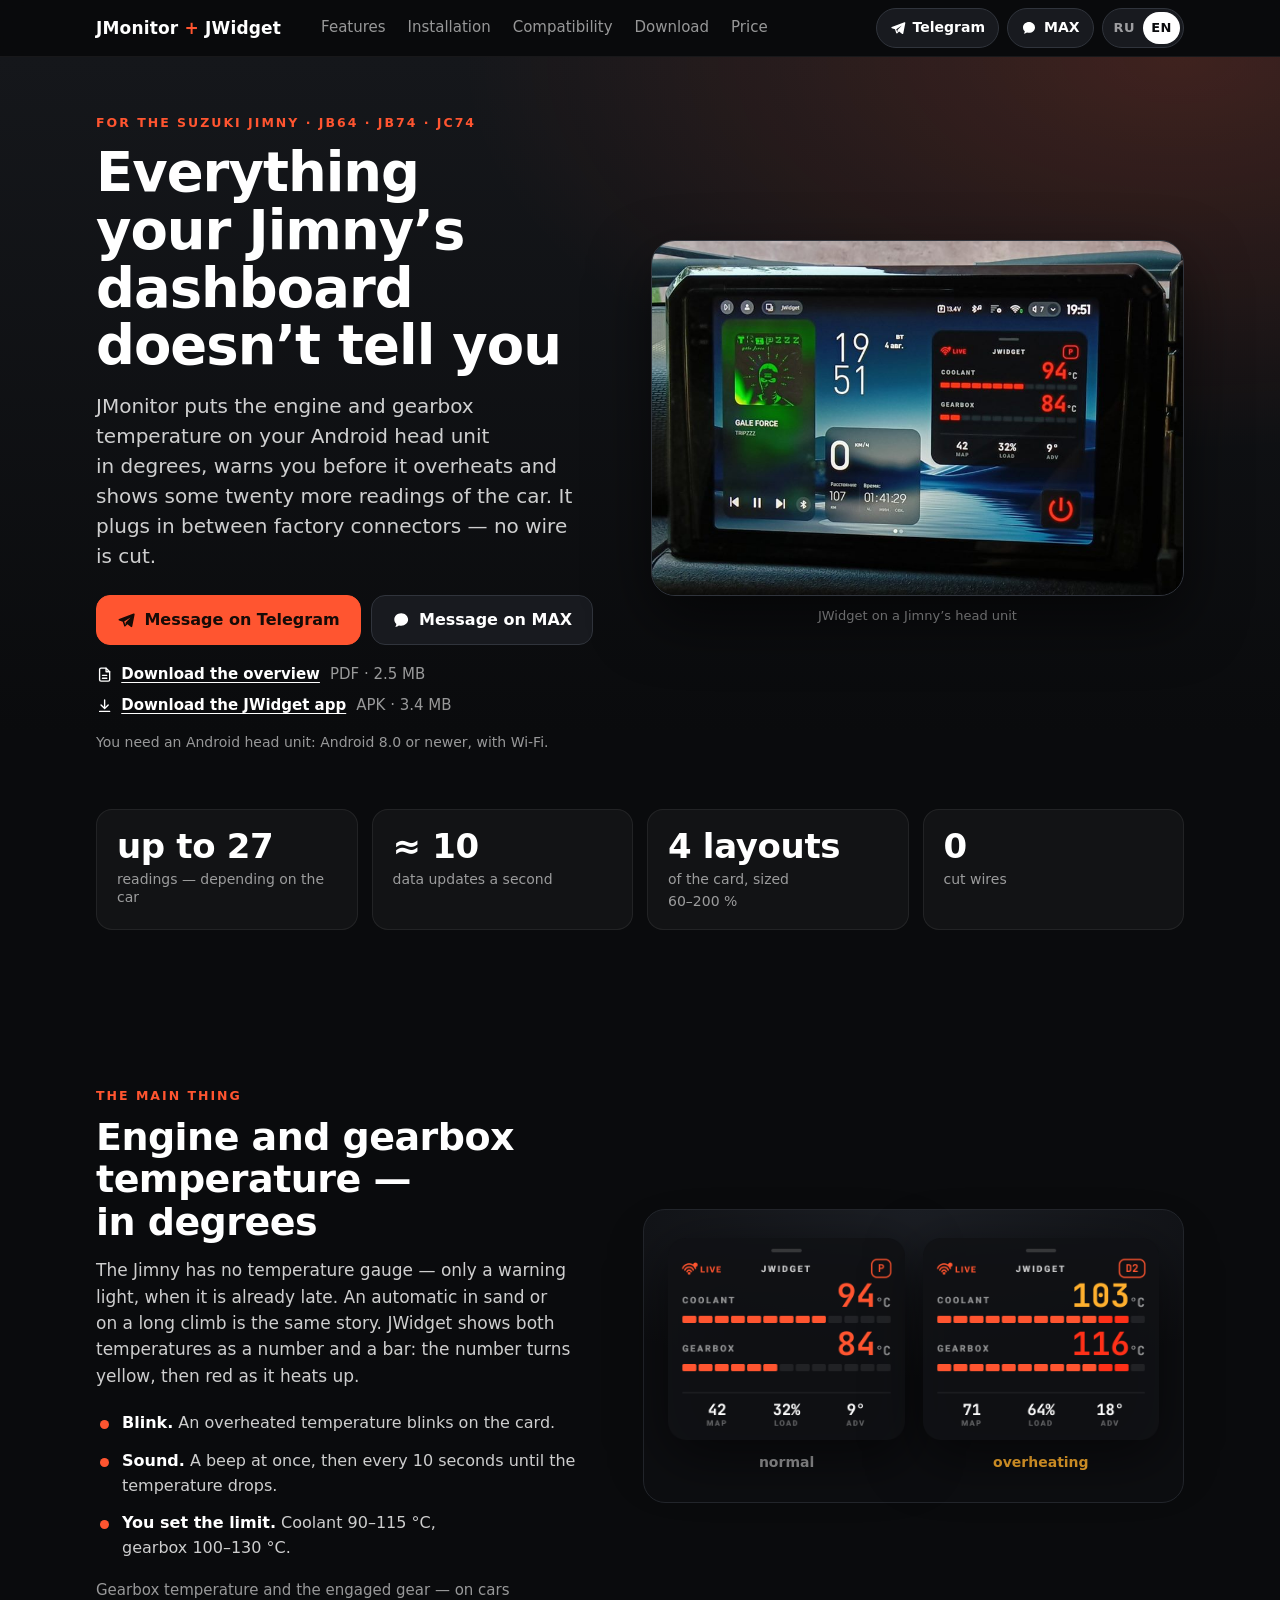
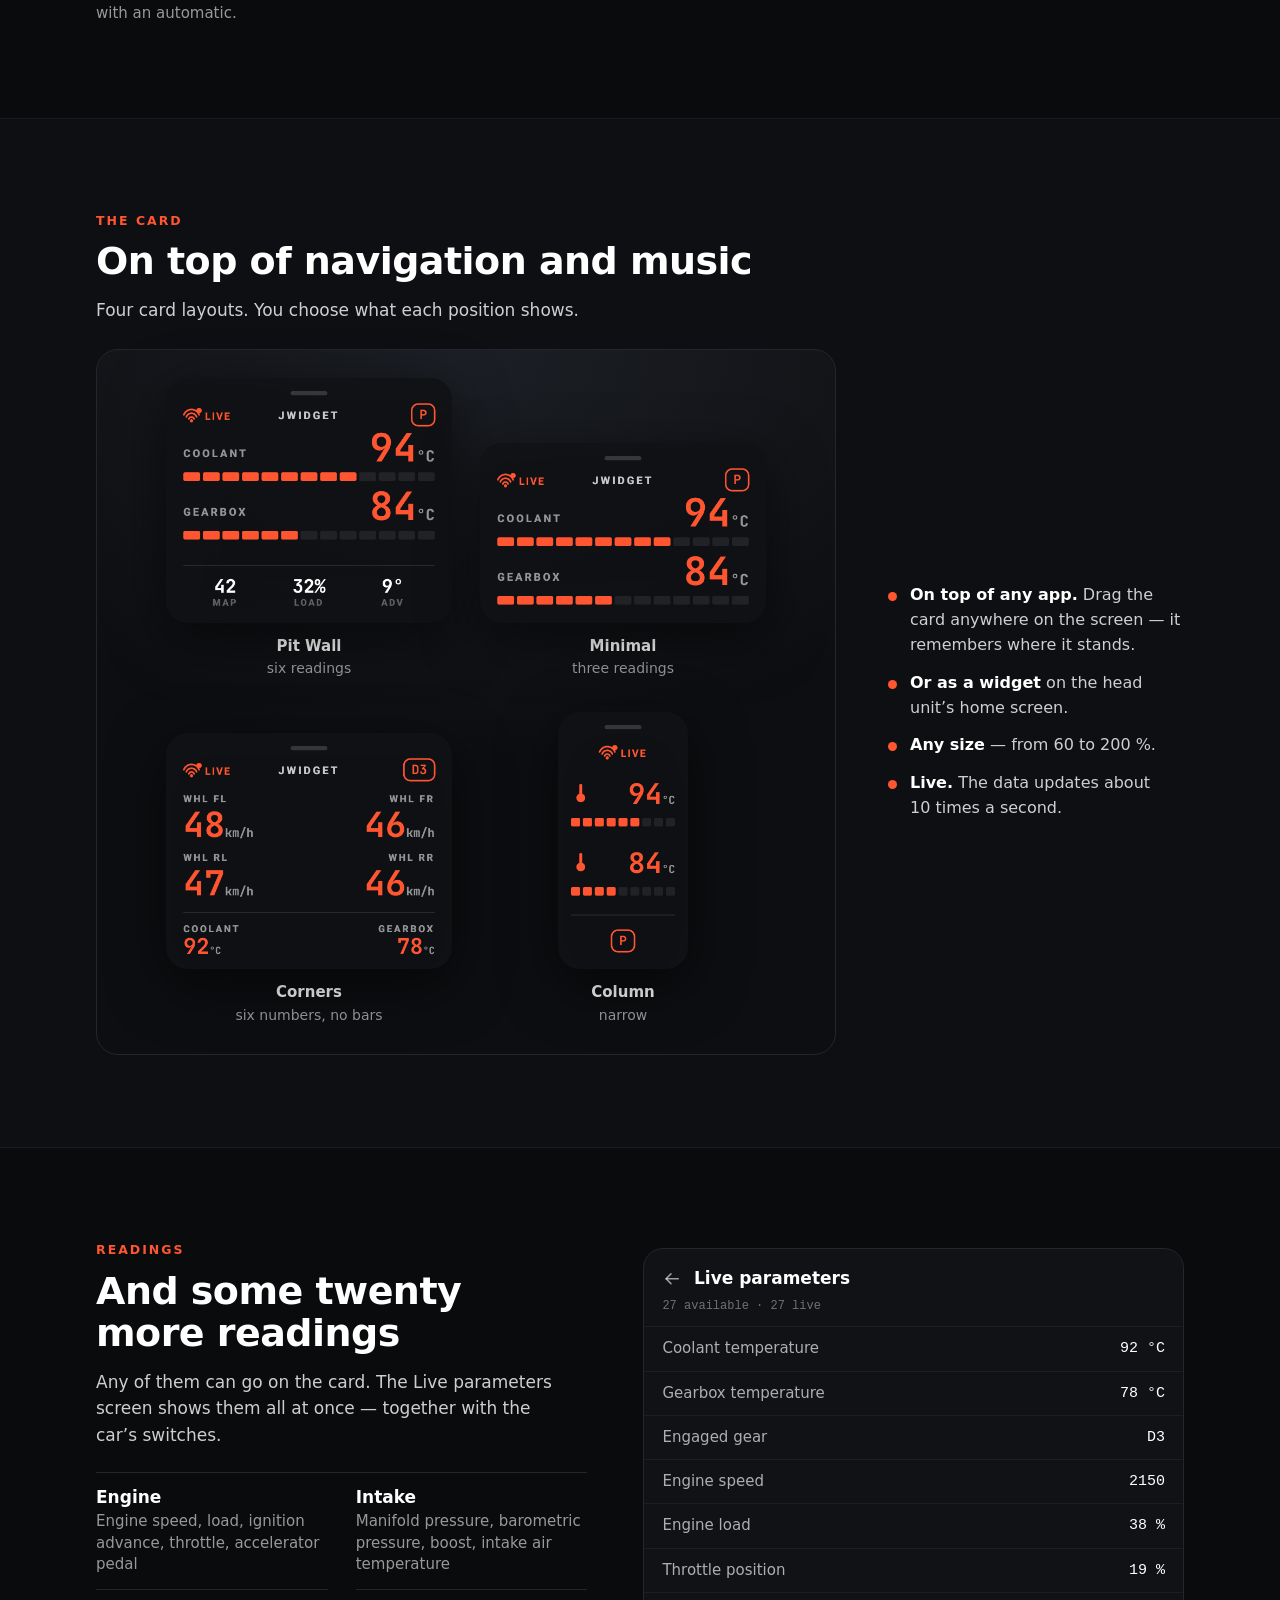
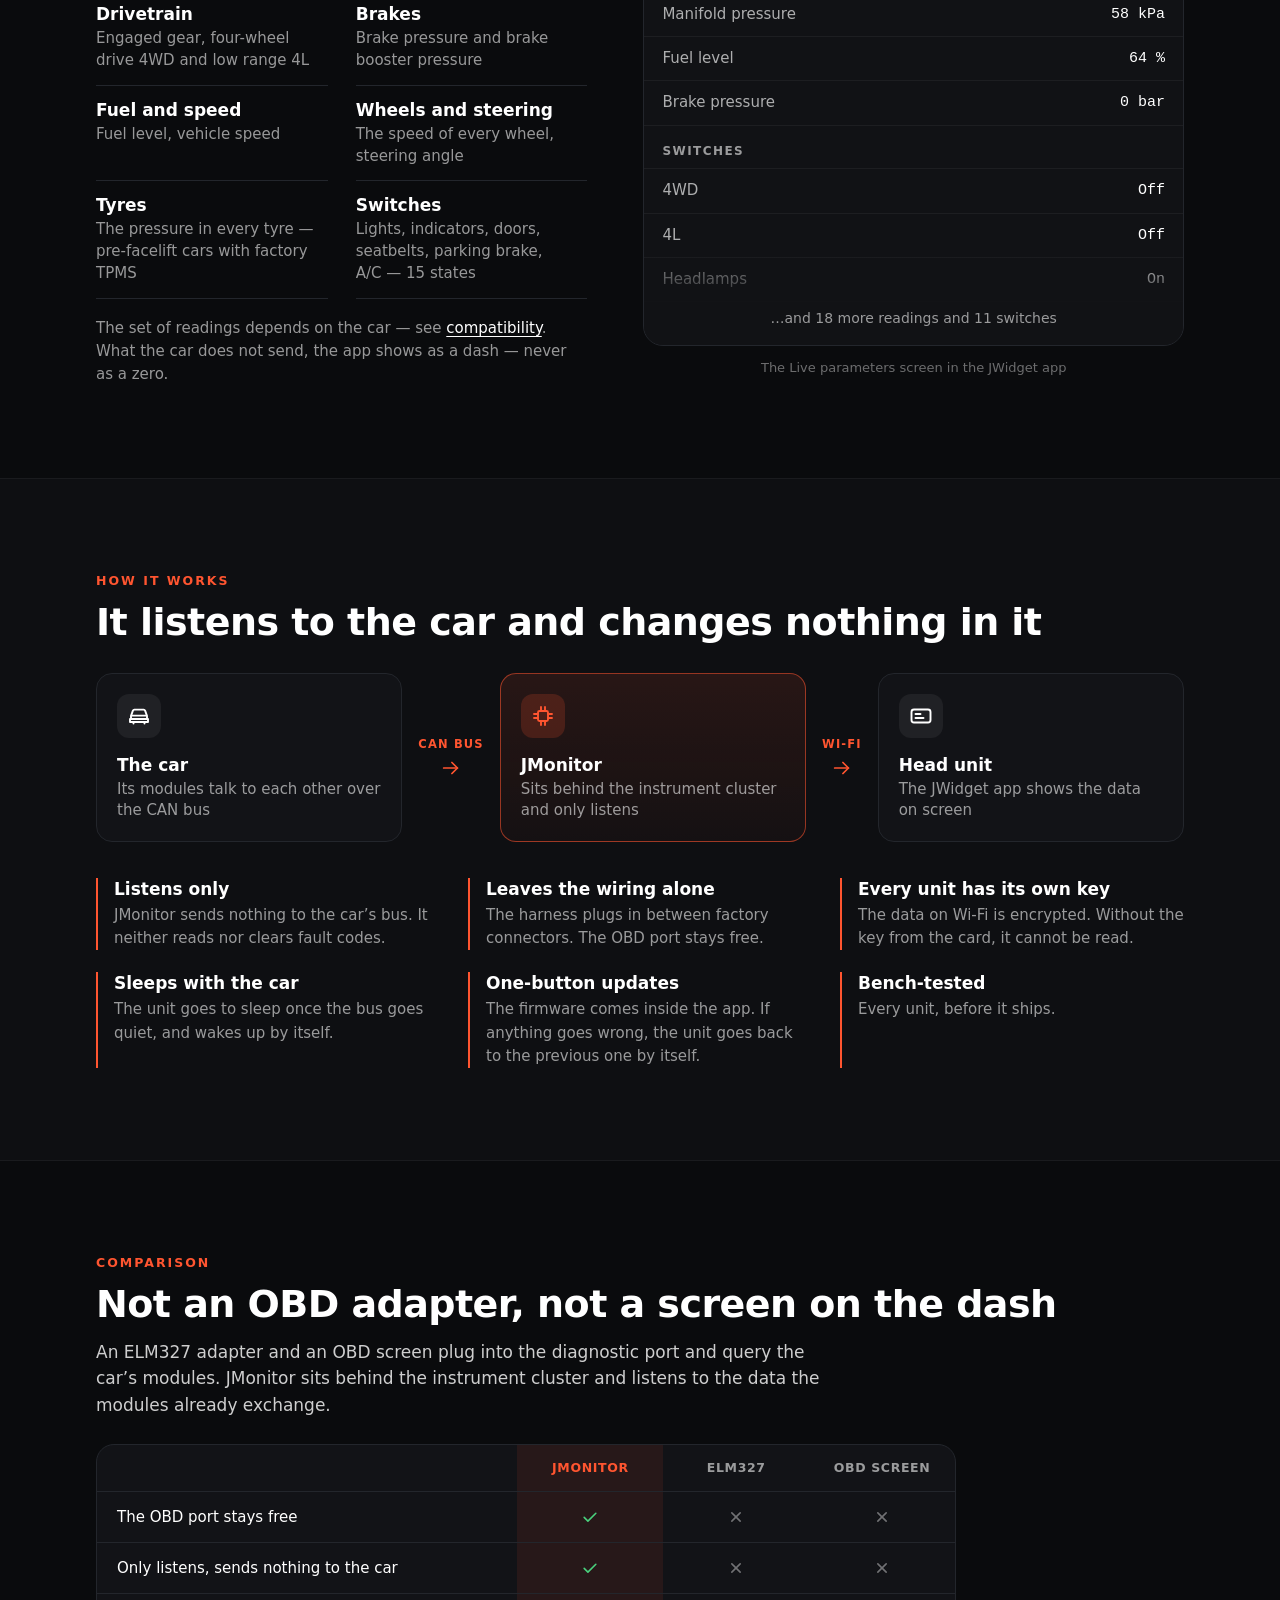
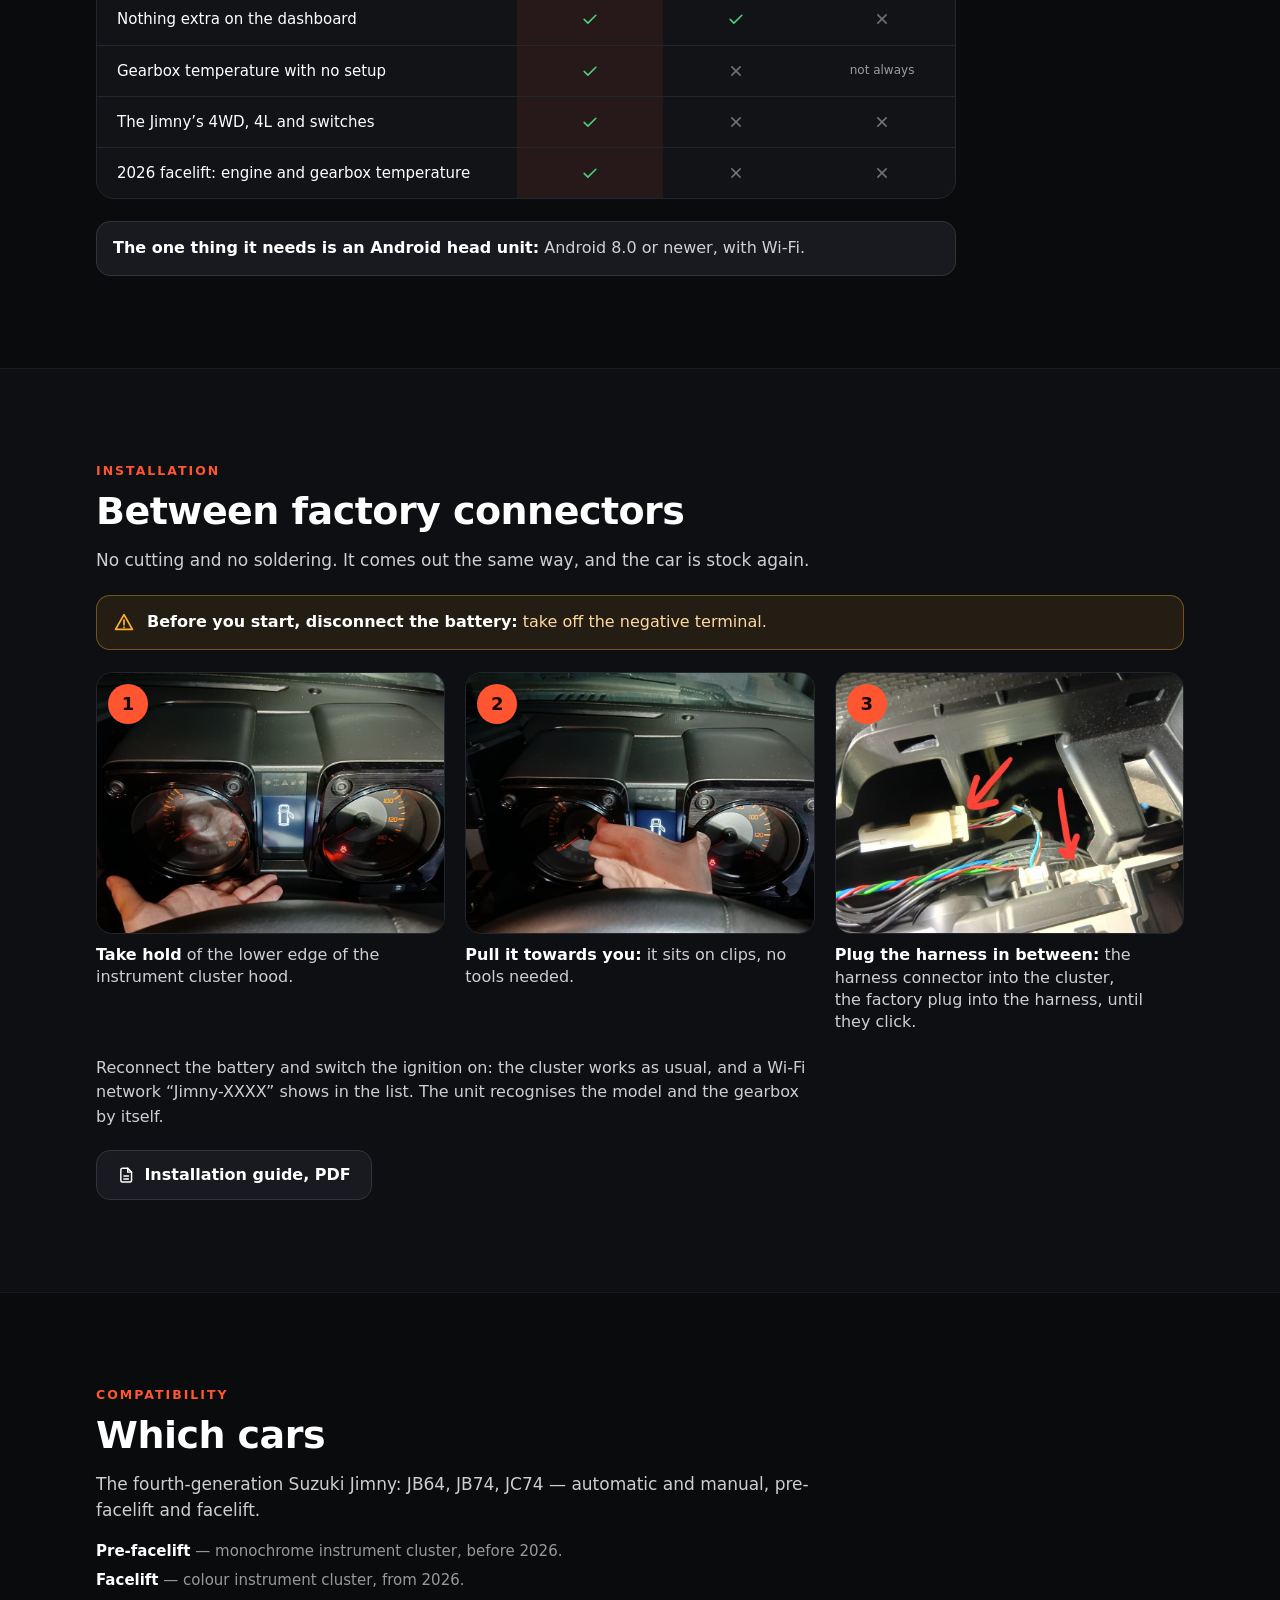
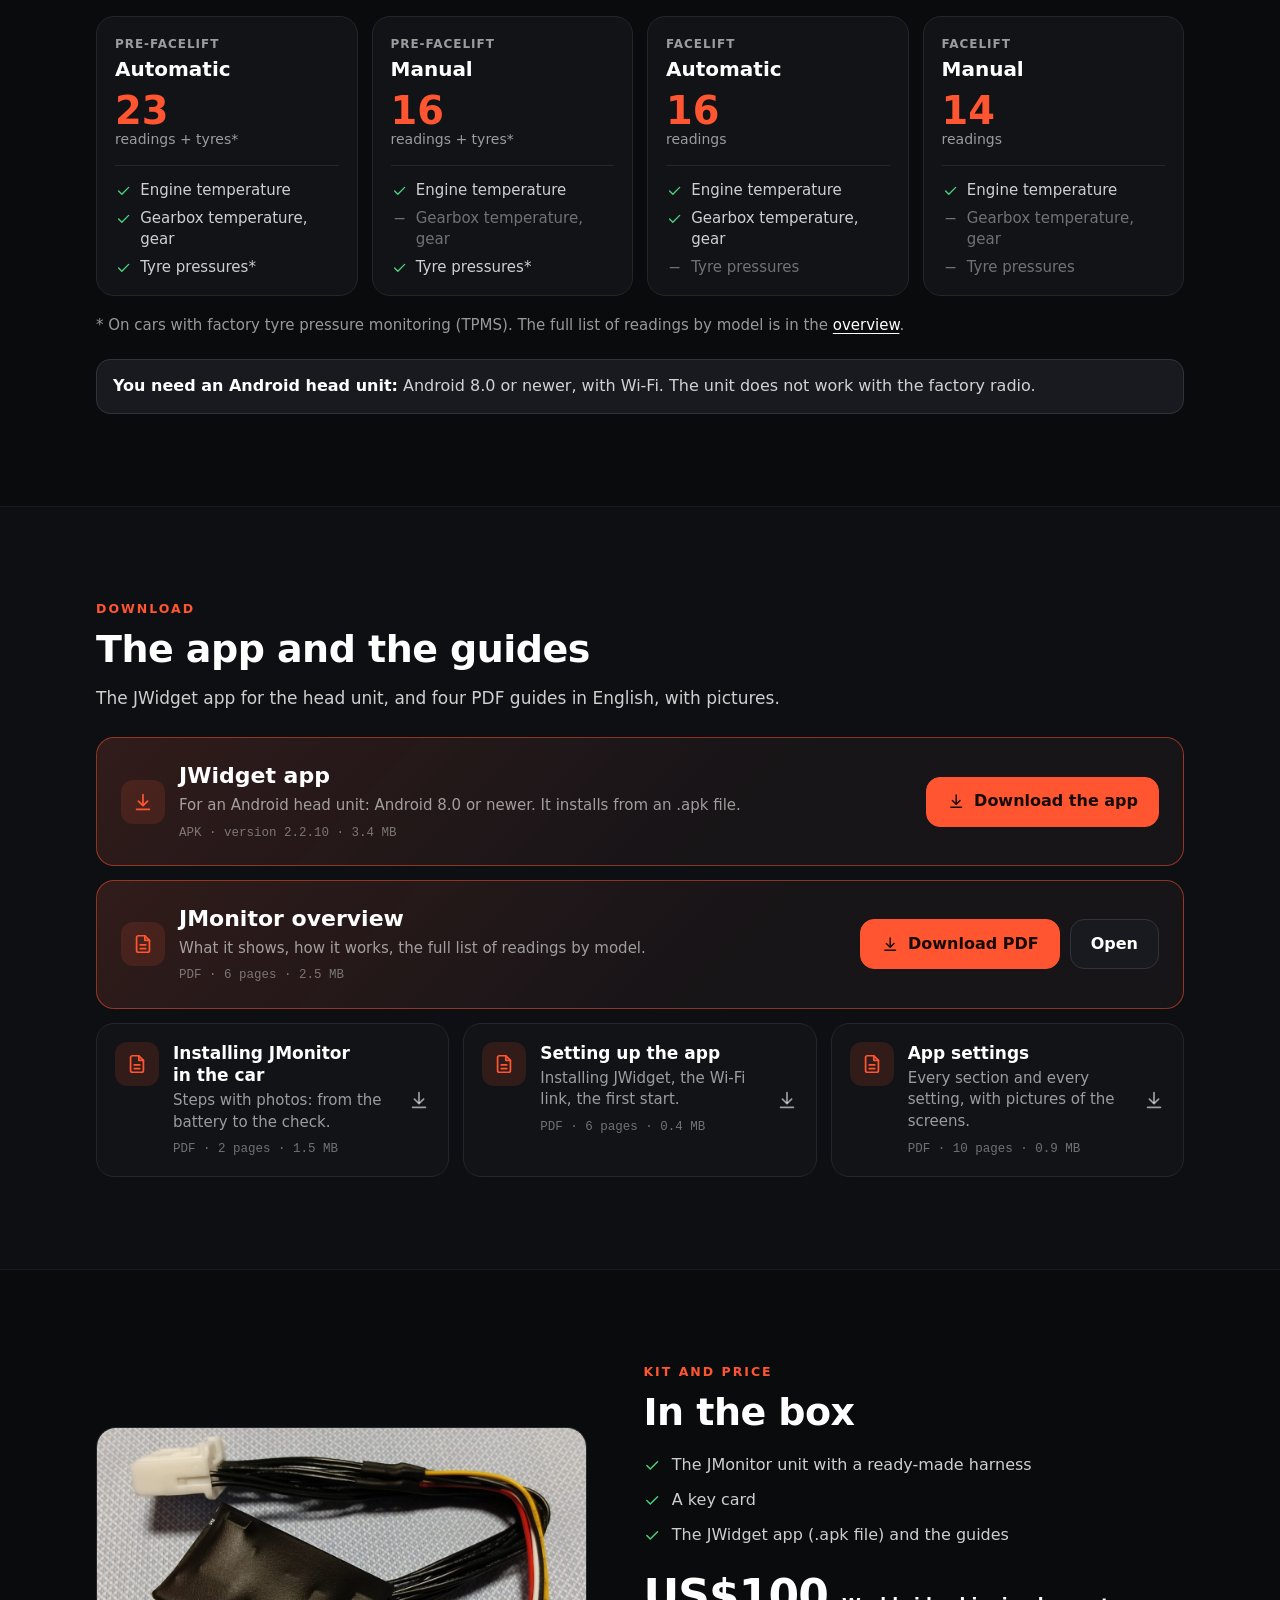
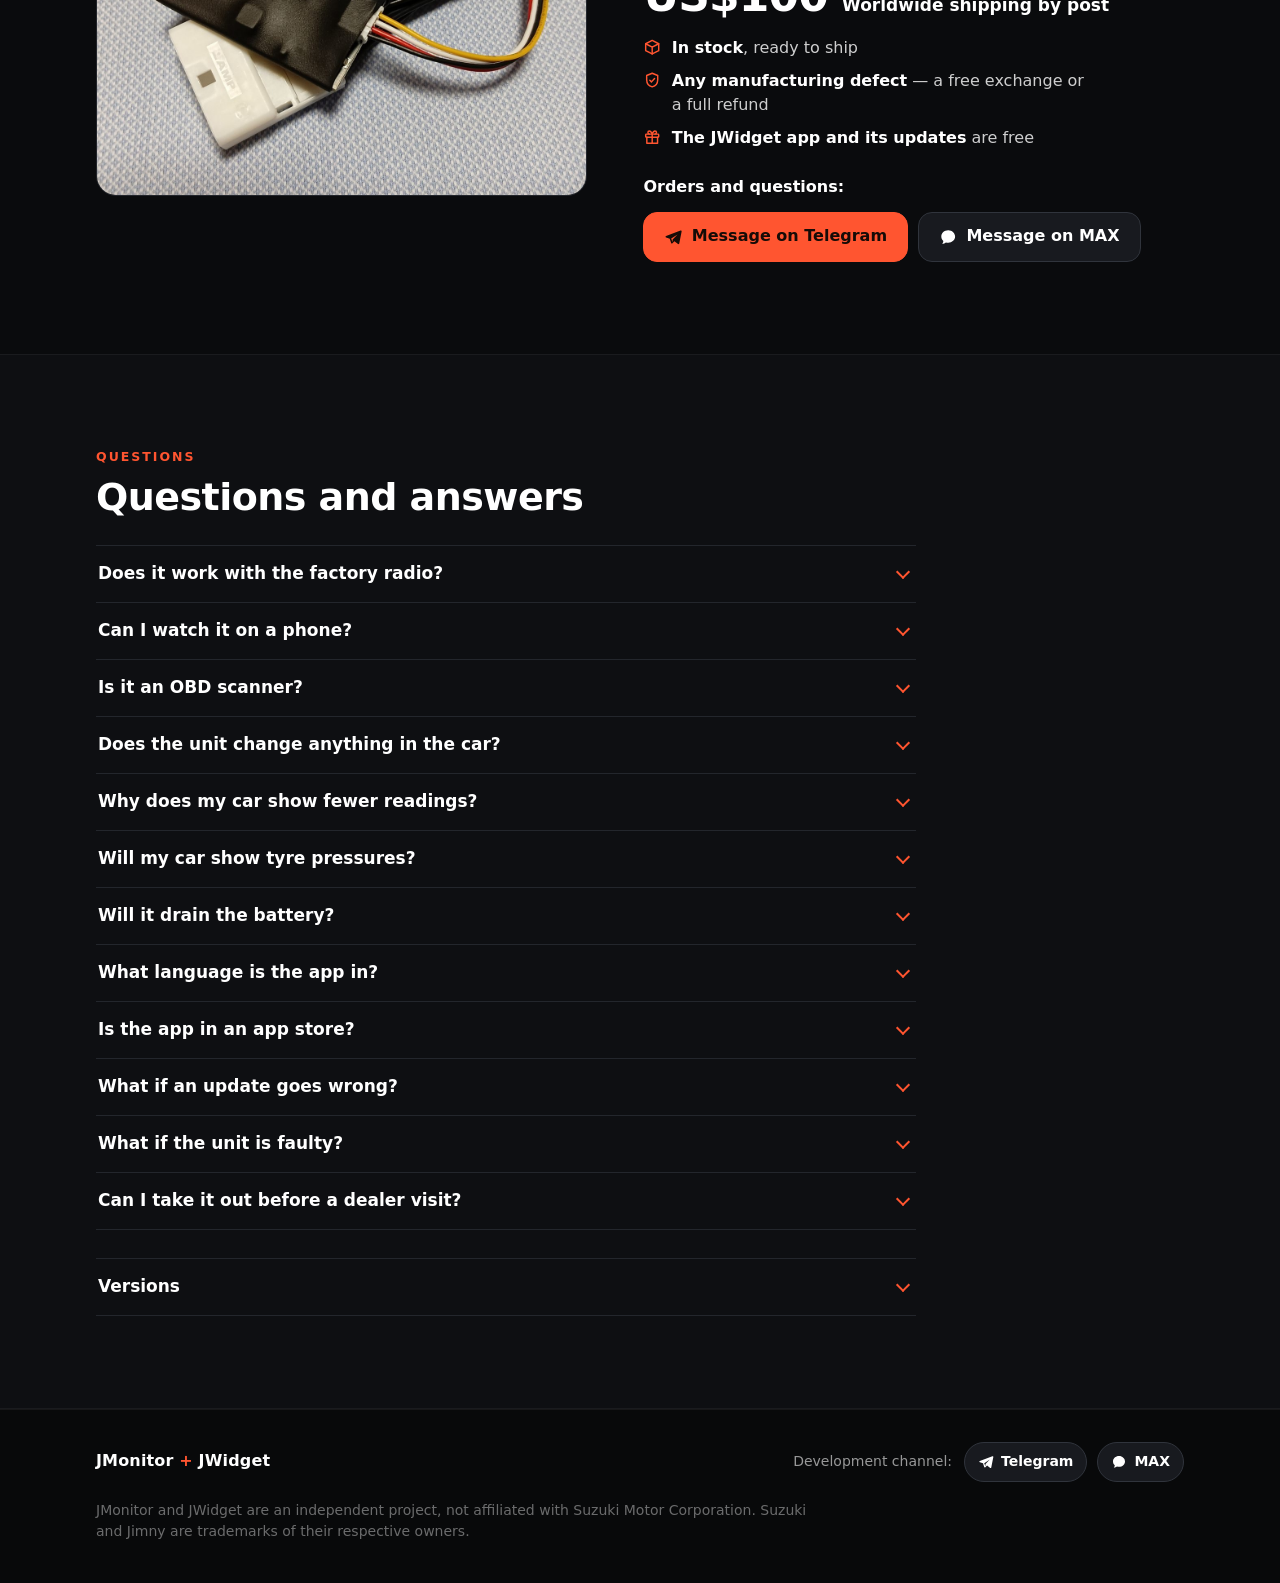
==== commit 094b432d: "Guides for app 2.2.10: four card layouts, tyres in bar Rebuilt RU + EN overview, app setup and app s" ====
--- a/en/index.html
+++ b/en/index.html
@@ -414,7 +414,7 @@
         <div class="tx">
           <h3>App settings</h3>
           <p>Every section and every setting, with pictures of&nbsp;the screens.</p>
-          <p class="meta">PDF · 9 pages · 0.9 MB</p>
+          <p class="meta">PDF · 10 pages · 0.9 MB</p>
         </div>
         <svg class="ico dl" aria-hidden="true"><use href="#i-down"/></svg>
       </a>
